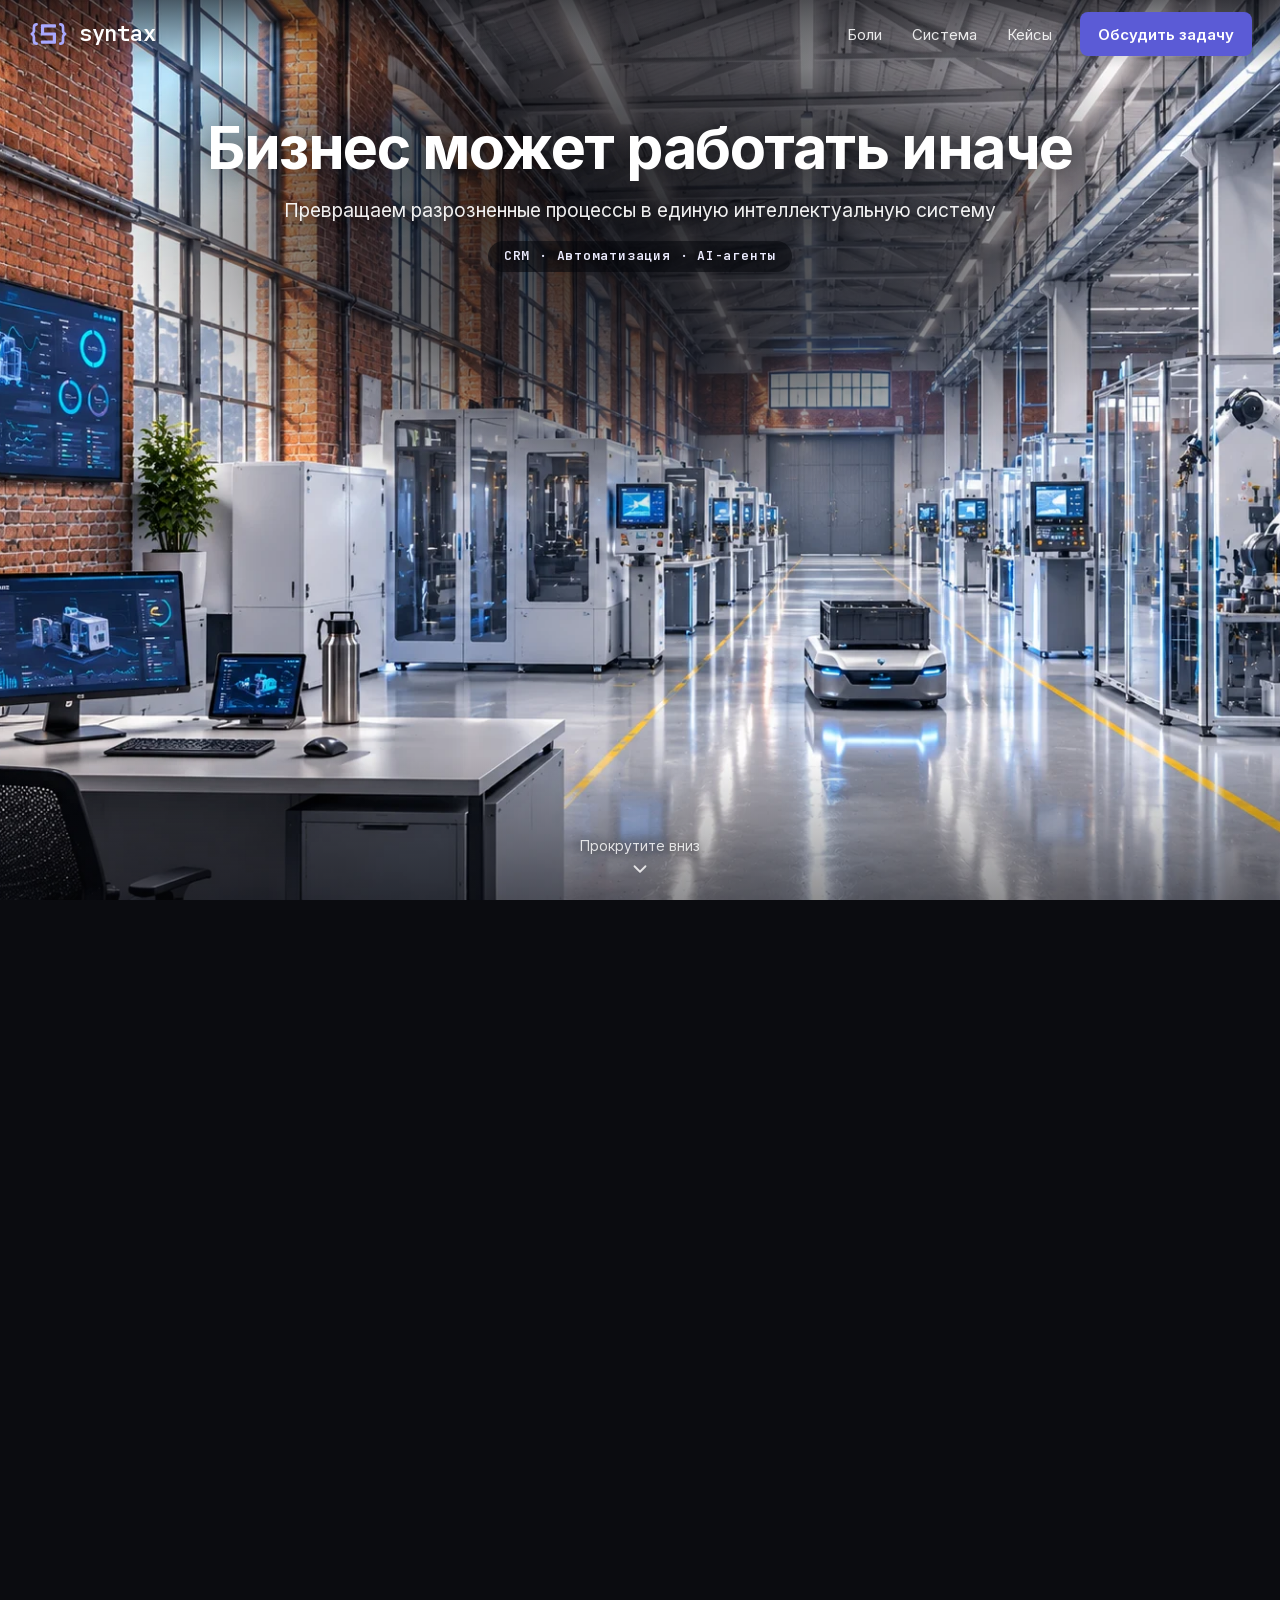
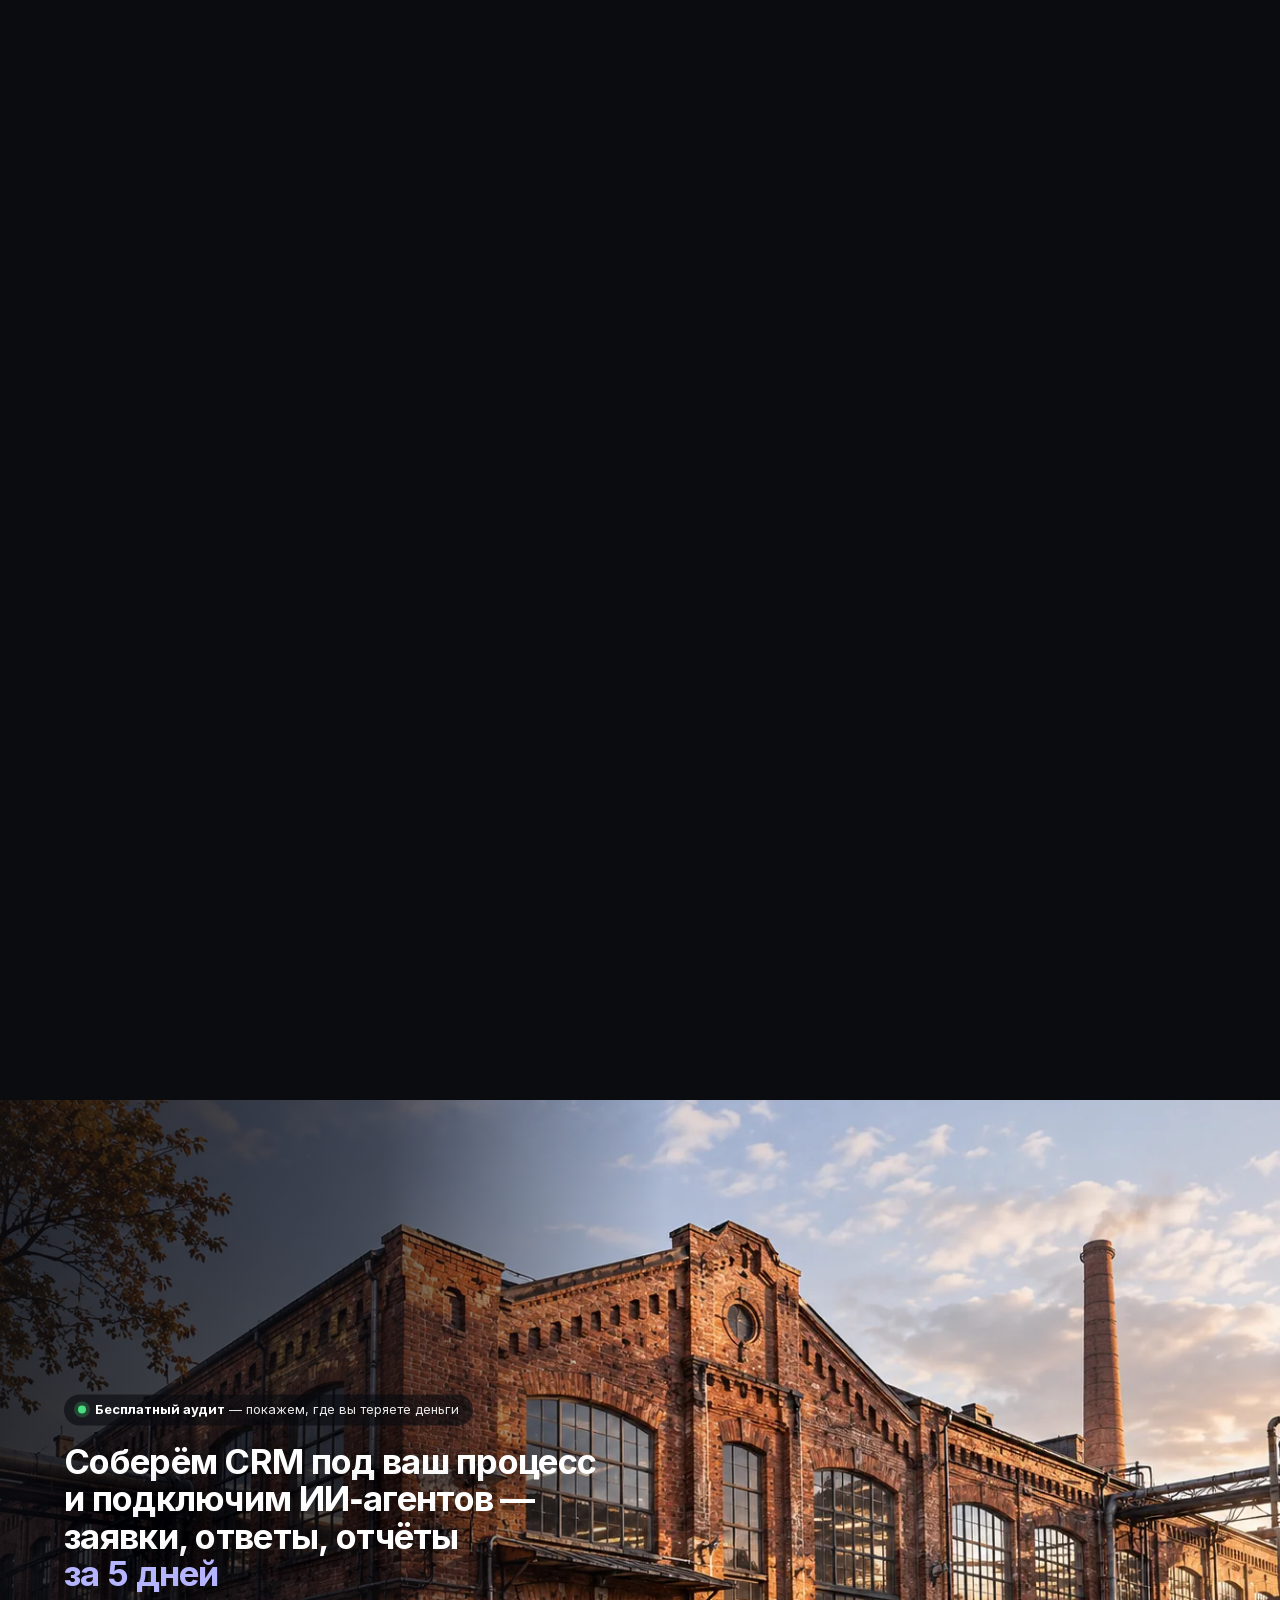
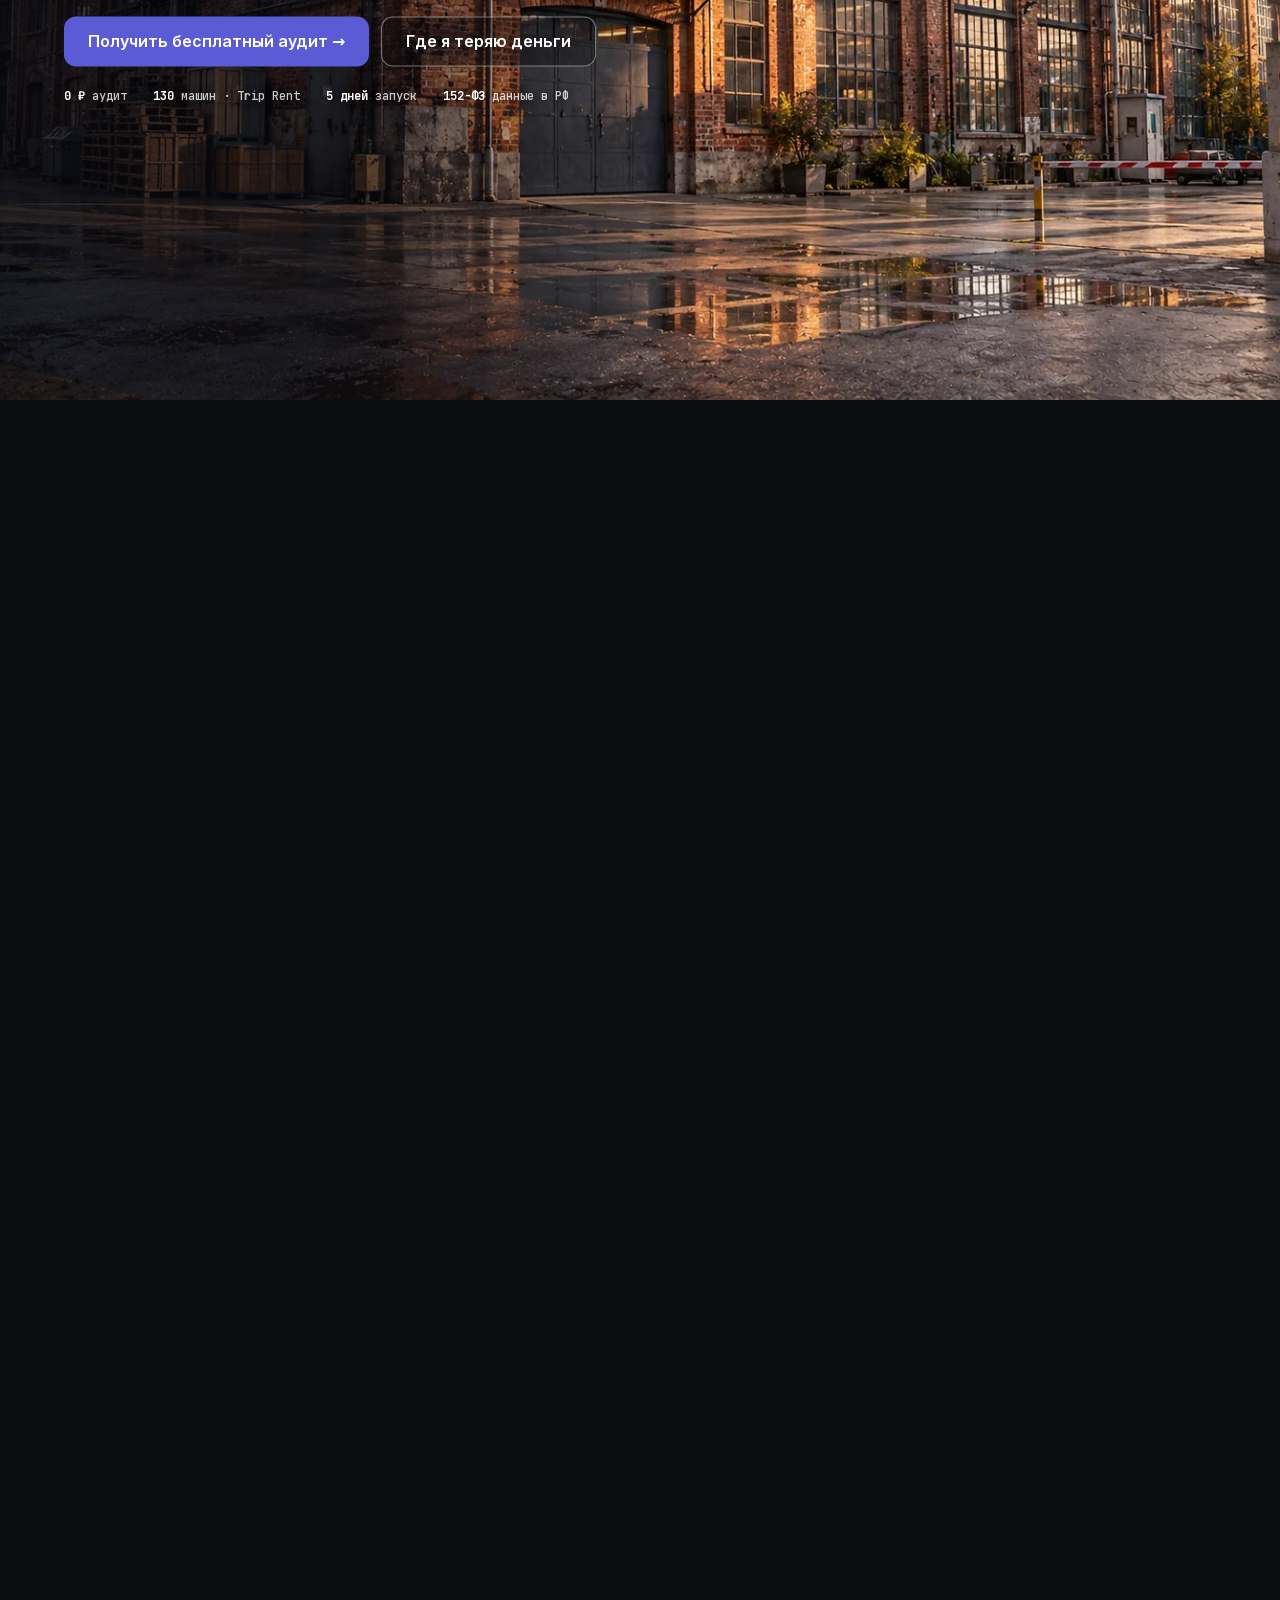
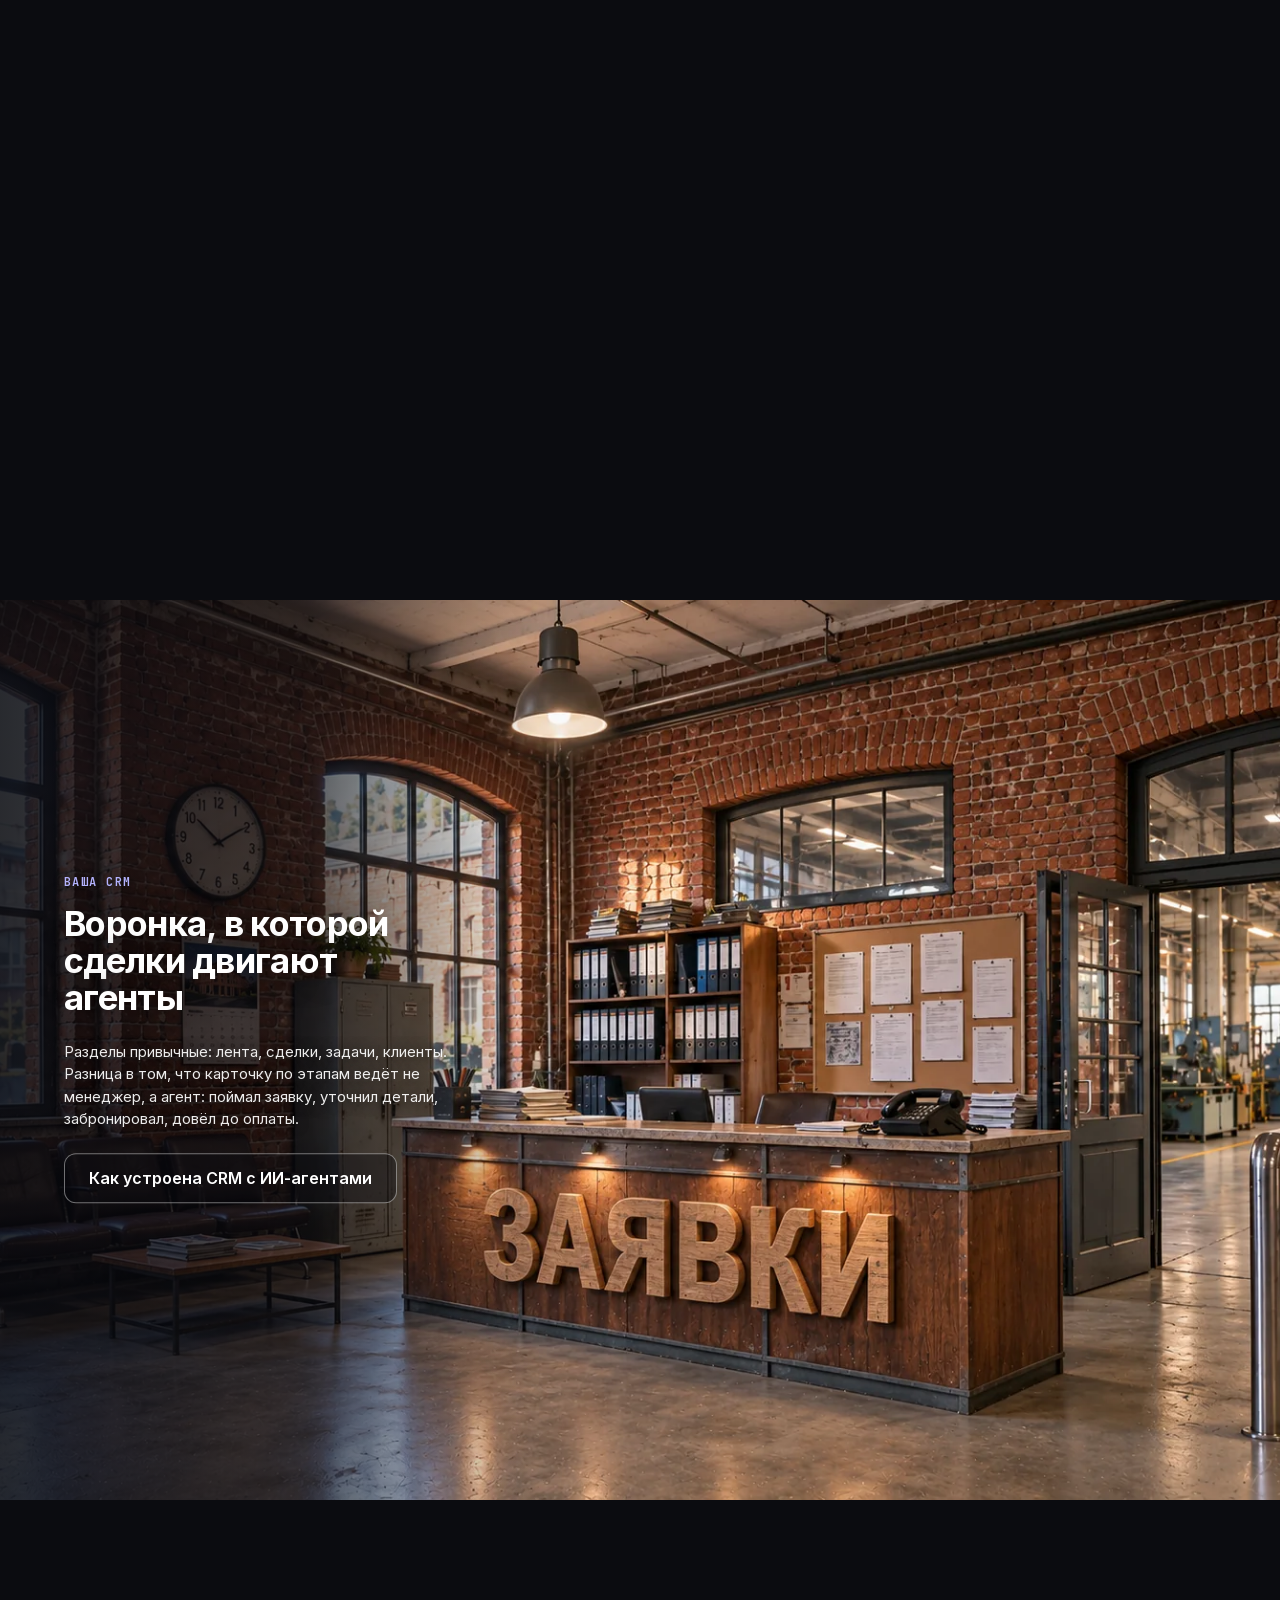
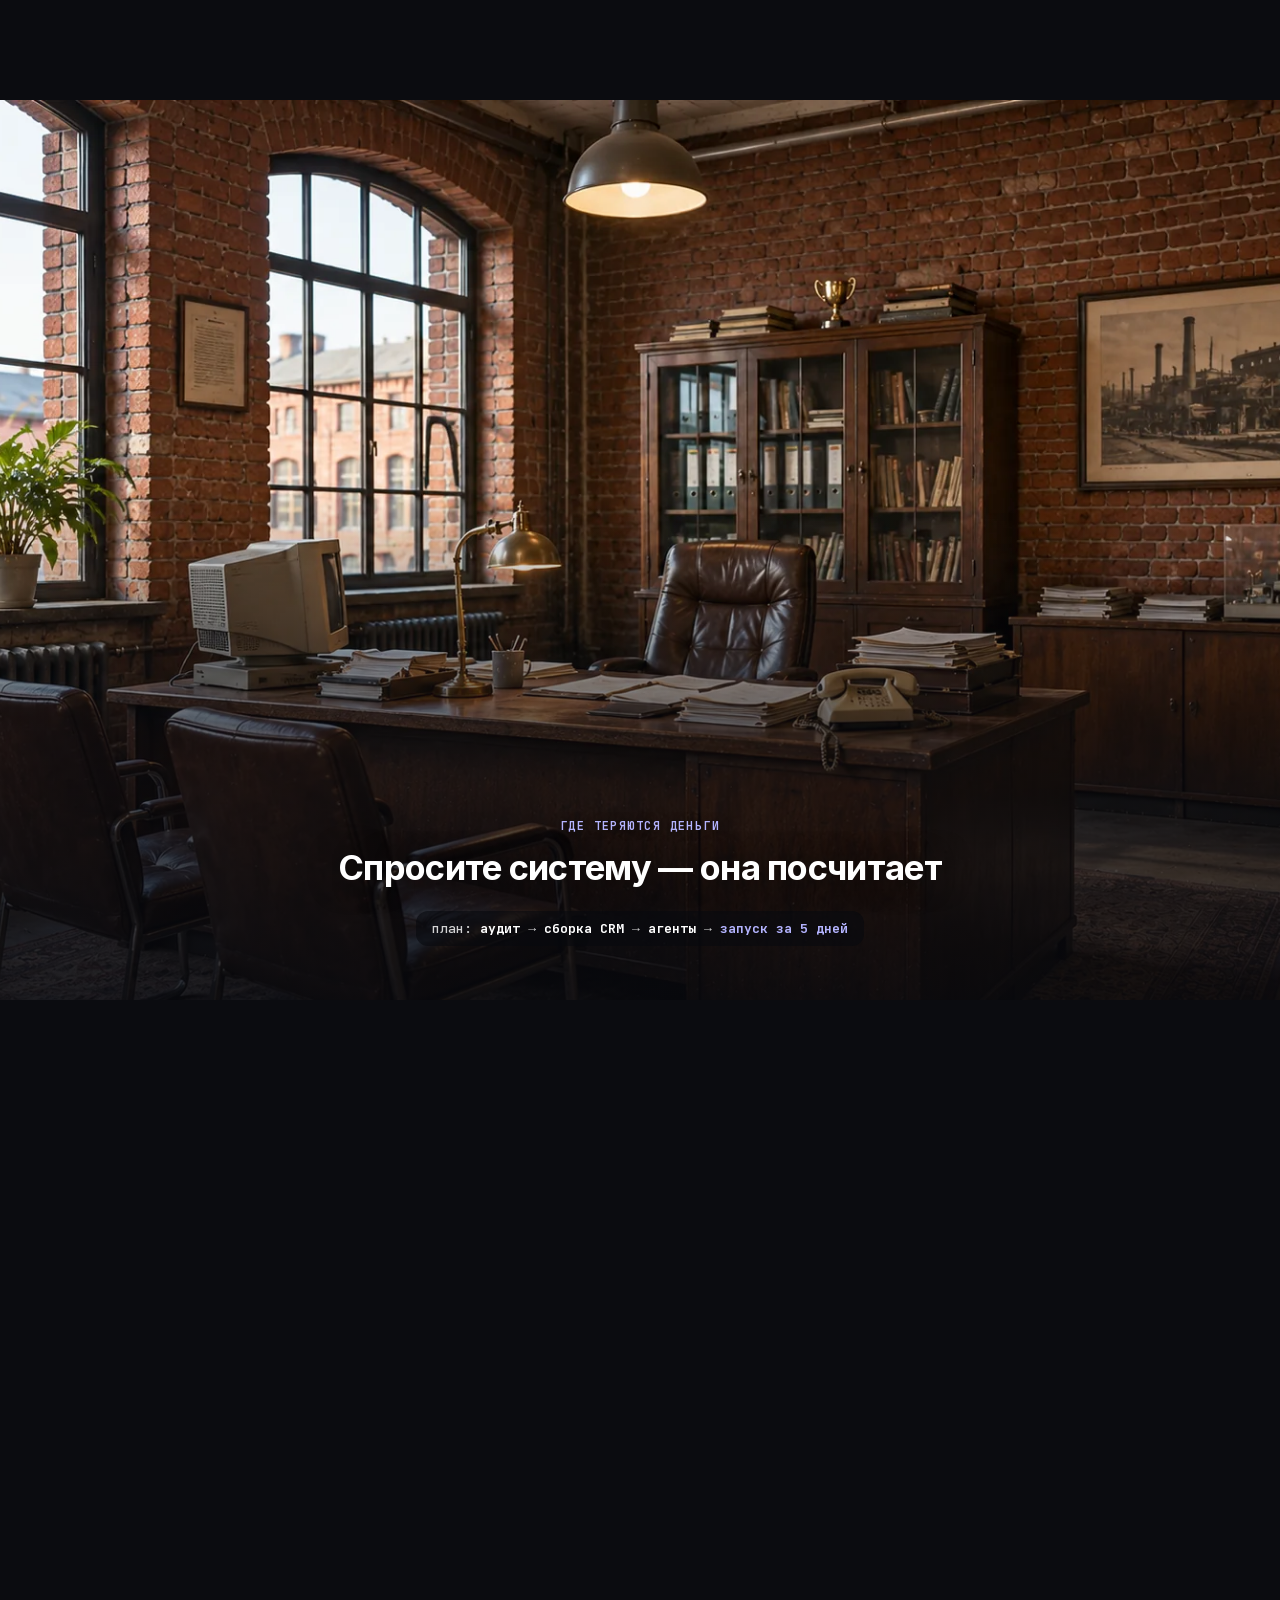
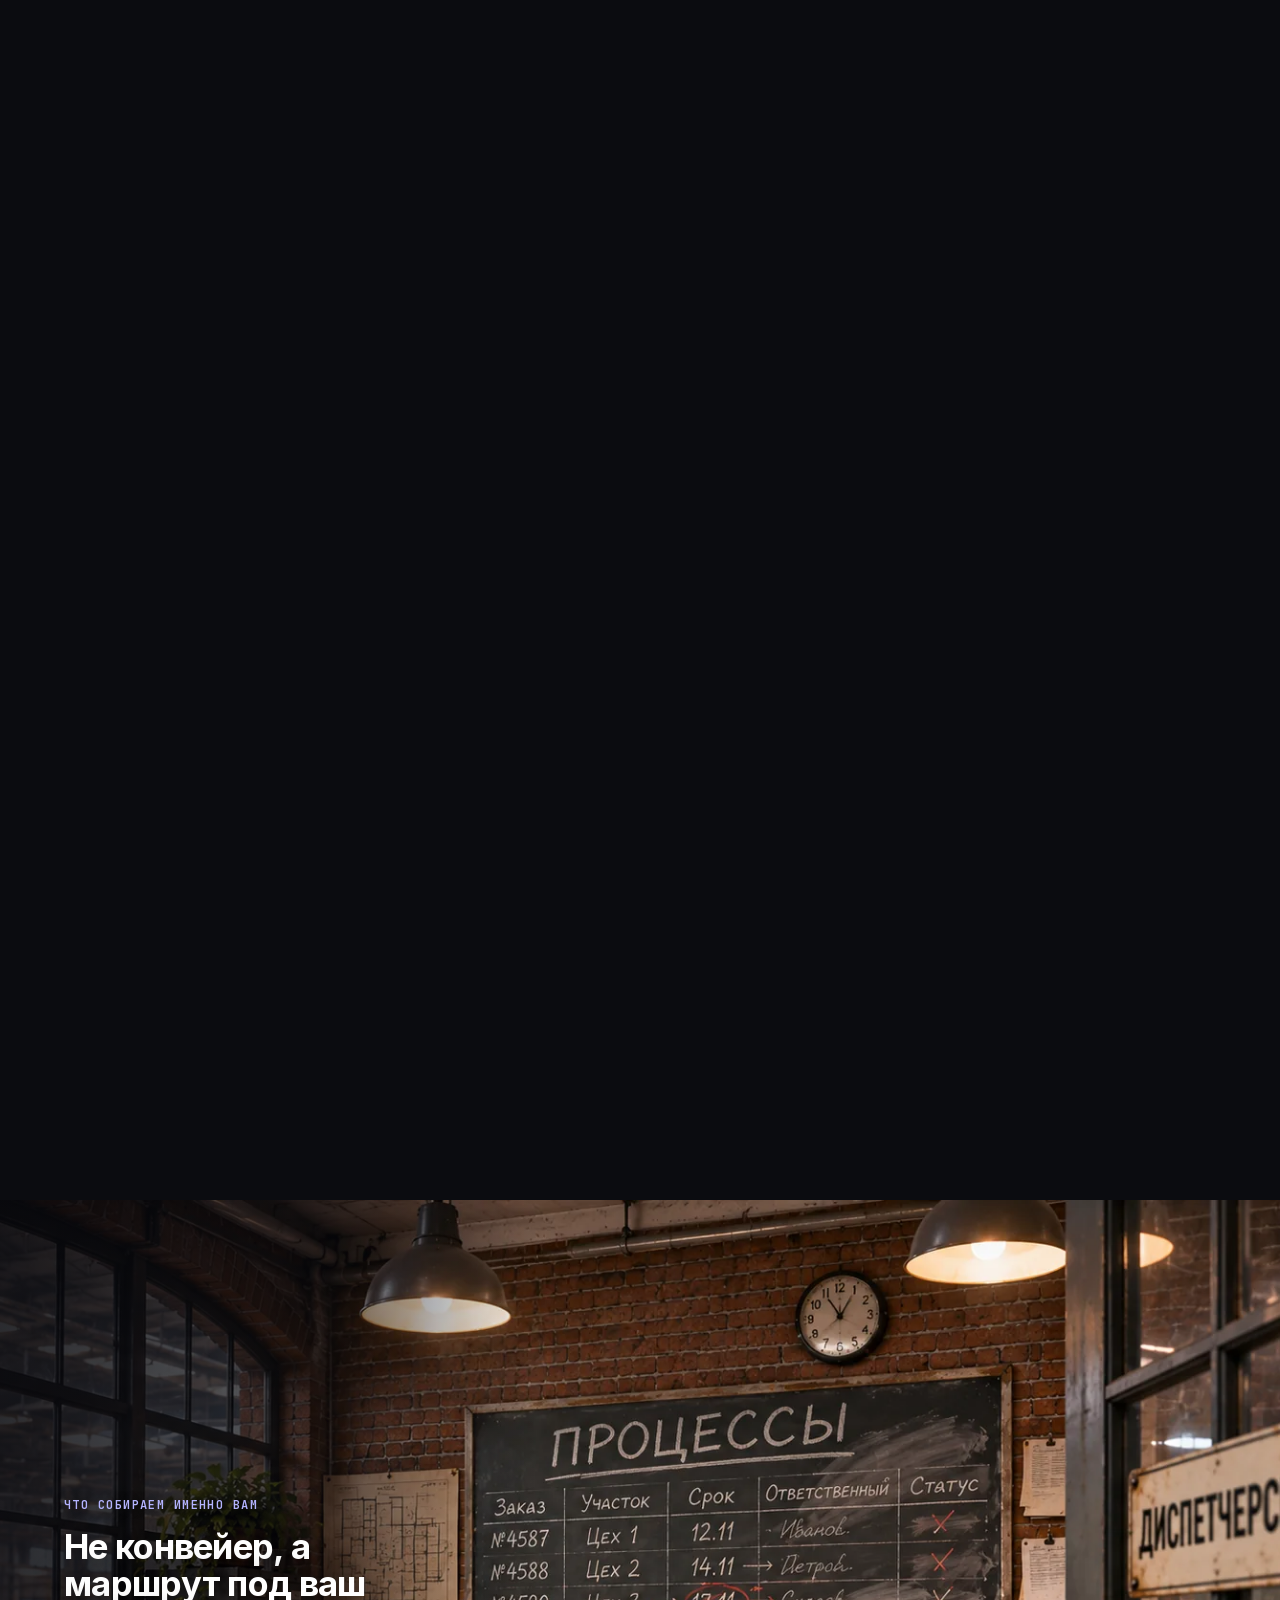
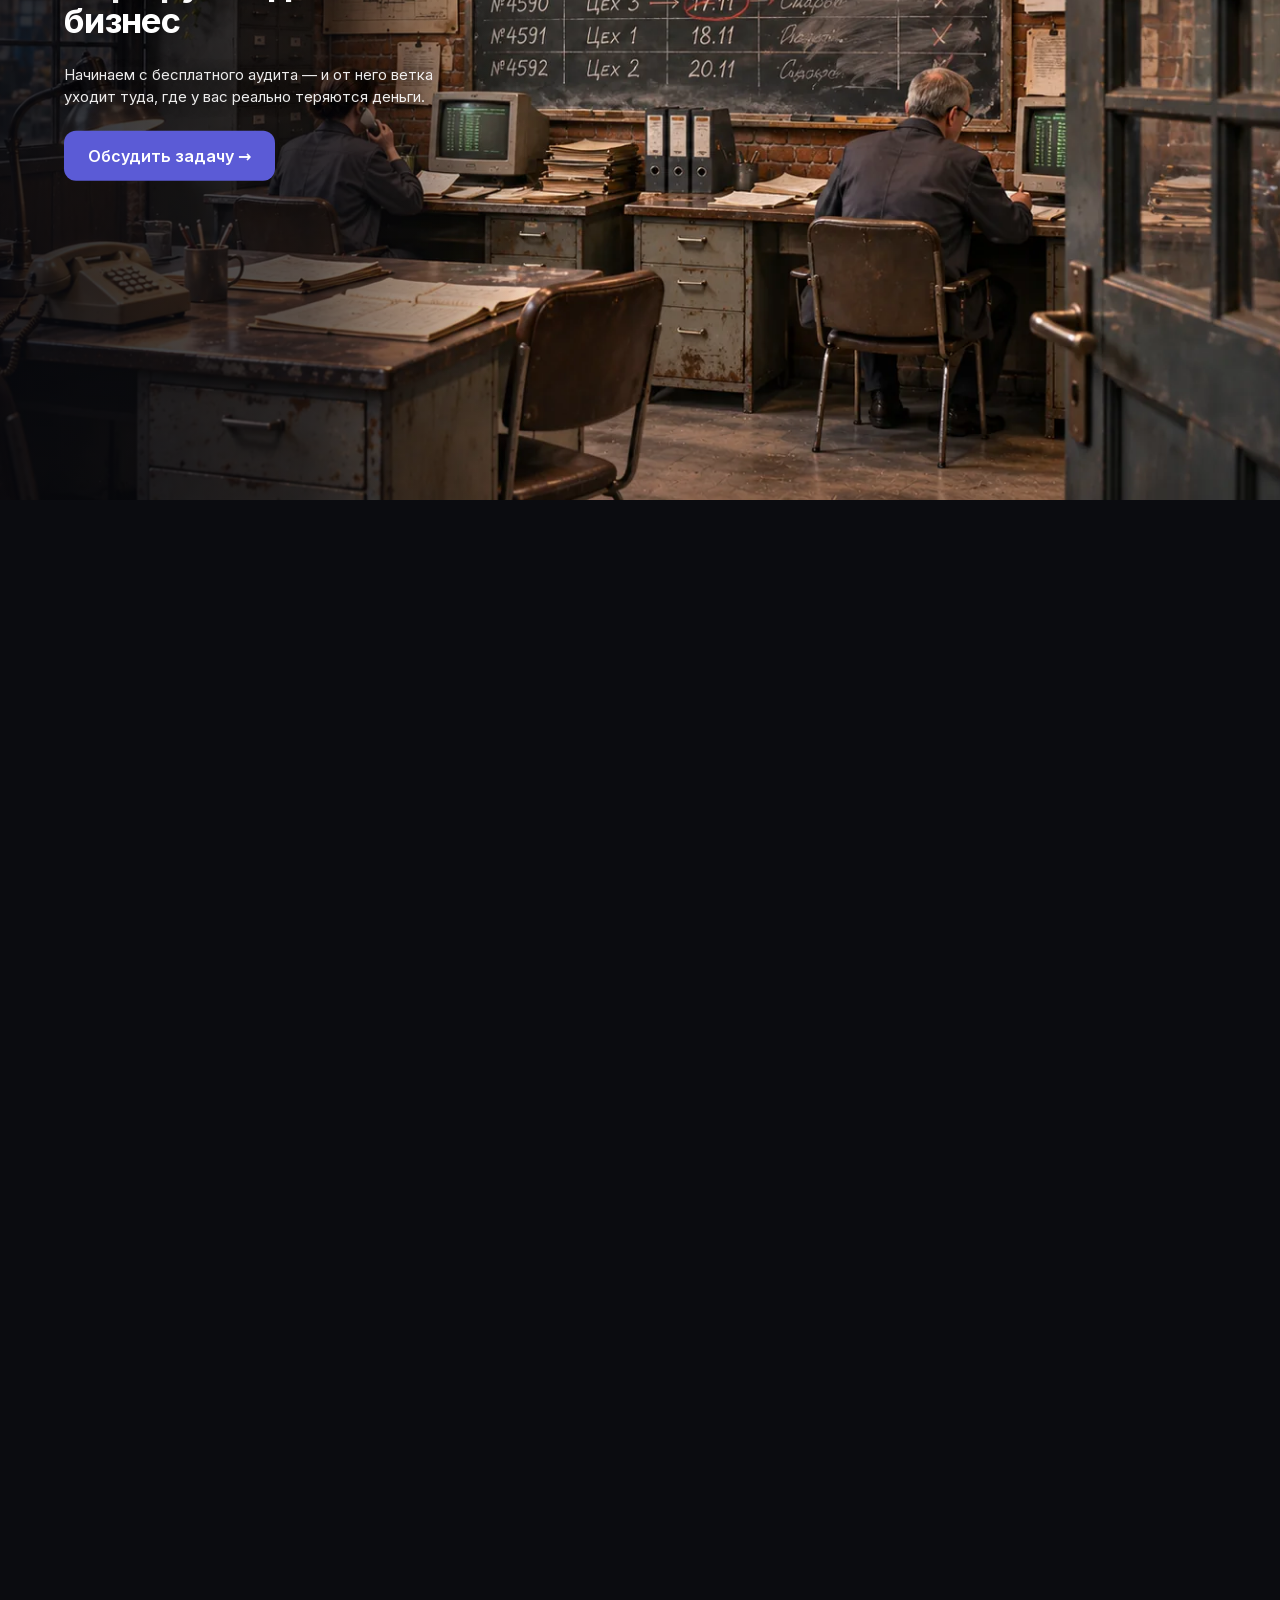
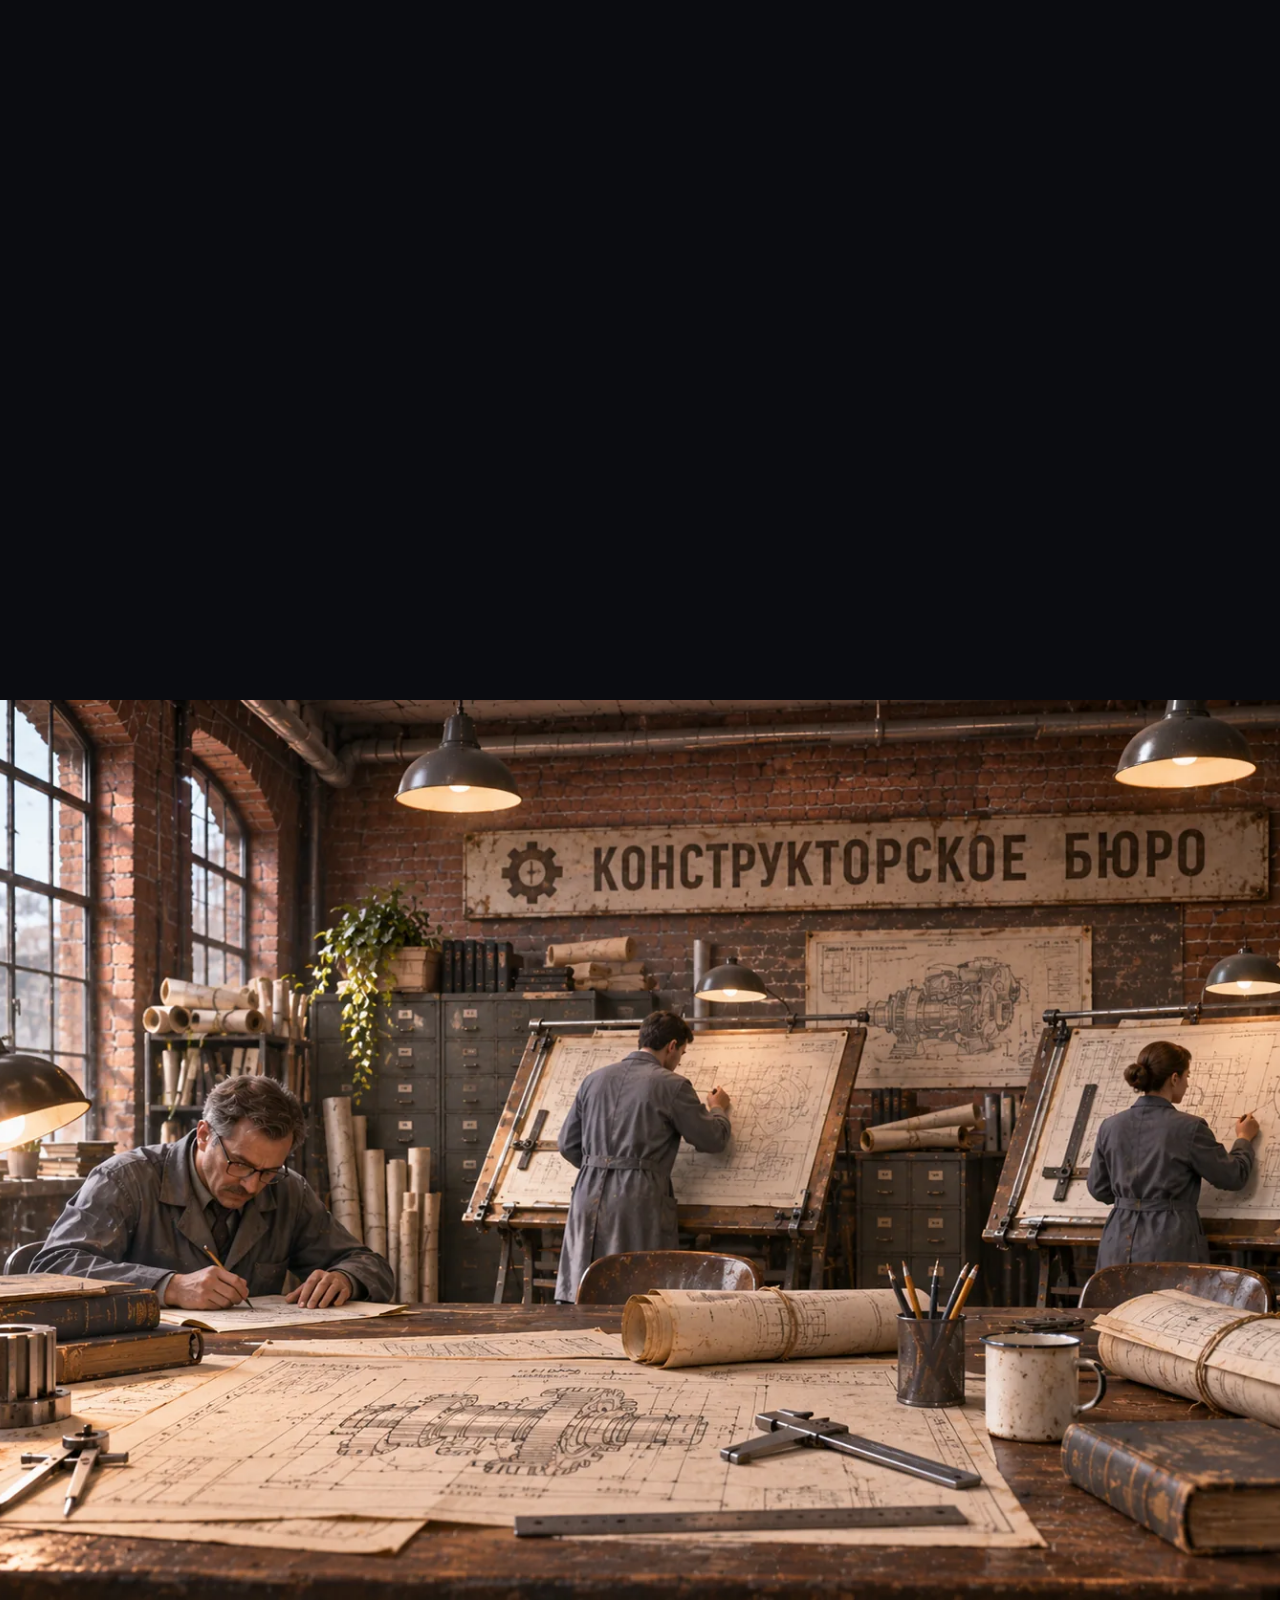
==== index.html @ 3e4dda12 "Прототип первого экрана — сборка 06.11.2026 23:48 Co-Authored-By: Claude Opus 5.5 <noreply@anthropic" ====
<!doctype html>
<html lang="ru">
<head>
<meta charset="utf-8">
<meta name="viewport" content="width=device-width, initial-scale=1">
<title>Прототип: шесть экранов фабрики — было и стало</title>
<meta name="robots" content="noindex, nofollow">
<link rel="preload" as="image" href="img/sceny/ceh/do.v1.webp" fetchpriority="high">
<link rel="stylesheet" href="css/fonts.css">
<link rel="stylesheet" href="css/scena.css?m=0611f">
</head>
<body>

<!-- Прототип первого экрана: сцена «было → стало». Локально, на сайт не выкладывается. 05.11.2026. -->
<section class="scena-sekciya" data-ekran="ceh" aria-label="Цех: было и стало">
  <div class="scena-okno">
    <img class="scena-do" src="img/sceny/ceh/do.v1.webp" width="1672" height="941" fetchpriority="high"
         alt="Старый кирпичный цех: доска с бумагами, стол мастера с журналами, станки, стеллажи с ящиками">
    <canvas class="scena-posle" aria-hidden="true"></canvas>
    <div class="scena-zatemnenie" aria-hidden="true"></div>

    <header class="scena-shapka">
      <a class="logo" href="https://syntax.help/" aria-label="syntax">
        <svg viewBox="0 0 76 52" fill="none" aria-hidden="true"><path d="M16 8 q-5 0 -5 6 l0 6 q0 4 -4 6 q4 2 4 6 l0 6 q0 6 5 6" stroke="currentColor" stroke-width="5" stroke-linecap="round" stroke-linejoin="round"/><path d="M60 8 q5 0 5 6 l0 6 q0 4 4 6 q-4 2 -4 6 l0 6 q0 6 -5 6" stroke="currentColor" stroke-width="5" stroke-linecap="round" stroke-linejoin="round"/><g fill="currentColor"><rect x="24" y="8" width="28" height="6" rx="1.6"/><rect x="24" y="12" width="6" height="15" rx="1.6"/><rect x="24" y="23" width="28" height="6" rx="1.6"/><rect x="46" y="27" width="6" height="15" rx="1.6"/><rect x="24" y="38" width="28" height="6" rx="1.6"/></g></svg>
        <span>syntax</span>
      </a>
      <nav class="menyu" aria-label="Разделы">
        <a href="https://syntax.help/#pains">Боли</a>
        <a href="https://syntax.help/#crm">Система</a>
        <a href="https://syntax.help/#cases">Кейсы</a>
        <a class="knopka" href="https://syntax.help/#lead-form">Обсудить задачу</a>
        <button type="button" id="nav-burger" aria-label="Меню" aria-expanded="false" aria-controls="nav-menu">
          <svg viewBox="0 0 24 24" fill="none" stroke="currentColor" stroke-width="2" stroke-linecap="round" aria-hidden="true"><line x1="3" y1="7" x2="21" y2="7"/><line x1="3" y1="12" x2="21" y2="12"/><line x1="3" y1="17" x2="21" y2="17"/></svg>
        </button>
      </nav>
      <div id="nav-menu" hidden>
        <a href="https://syntax.help/#pains">Боли</a>
        <a href="https://syntax.help/#crm">Система</a>
        <a href="https://syntax.help/#cases">Кейсы</a>
        <a href="https://syntax.help/faq">Вопросы и ответы</a>
      </div>
    </header>

    <div class="scena-tekst">
      <h1>Бизнес может работать иначе</h1>
      <p class="pod">Превращаем разрозненные процессы в единую интеллектуальную систему</p>
      <p class="stroka">CRM · Автоматизация · AI-агенты</p>
    </div>

    <div class="scena-kist-podskazka" aria-hidden="true">Проведите мышью по цеху</div>
    <div class="scena-prokrutka" aria-hidden="true">
      <span>Прокрутите вниз</span>
      <svg viewBox="0 0 24 24" fill="none" stroke="currentColor" stroke-width="2" stroke-linecap="round" stroke-linejoin="round"><path d="M6 9l6 6 6-6"/></svg>
    </div>
  </div>
</section>

<!-- Второй экран: фасад той же фабрики, оффер с главной syntax.help (плашка, заголовок, кнопки, цифры). 06.11.2026.
     Абзац главной «За вашим текстом — живая система…» не взят: он про анимацию консоли, её здесь нет. -->
<section class="scena-sekciya polozhenie fasad tekst-sleva" data-ekran="fasad" aria-label="Фасад: было и стало">
  <div class="scena-okno">
    <img class="scena-do" src="img/sceny/fasad/do.v1.webp" width="1672" height="941" loading="lazy" decoding="async"
         alt="Старое кирпичное здание фабрики: глухие ворота, поддоны с ящиками, шлагбаум у проходной">
    <canvas class="scena-posle" aria-hidden="true"></canvas>
    <div class="scena-zatemnenie" aria-hidden="true"></div>

    <div class="scena-tekst ofer">
      <p class="plashka"><span class="tochka" aria-hidden="true"></span><span><b>Бесплатный аудит</b> — покажем, где вы теряете деньги</span></p>
      <h2>Соберём CRM под ваш процесс и подключим ИИ‑агентов — заявки, ответы, отчёты <span class="akcent">за 5 дней</span></h2>
      <div class="knopki">
        <a class="k-glavnaya" href="https://syntax.help/#lead-form">Получить бесплатный аудит →</a>
        <a class="k-vtoraya" href="https://syntax.help/#pains">Где я теряю деньги</a>
      </div>
      <ul class="cifry">
        <li><b>0 ₽</b> аудит</li>
        <li><b>130</b> машин · Trip Rent</li>
        <li><b>5 дней</b> запуск</li>
        <li><b>152-ФЗ</b> данные в РФ</li>
      </ul>
    </div>
  </div>
</section>

<!-- Третий экран: приёмная той же фабрики — стойка «ЗАЯВКИ» → стойка syntax.help с роботом и экраном показателей. 06.11.2026.
     Текст — раздел главной «02 — Ваша CRM». Не взяты номер «02» (раздел 01 в этом прототипе идёт ниже, на экране кабинета)
     и фраза «Откройте сделку — увидите, что он думает»: она про живую CRM, которая на главной стоит ниже. -->
<section class="scena-sekciya polozhenie priyomnaya tekst-sleva" data-ekran="priyomnaya" aria-label="Приёмная: было и стало">
  <div class="scena-okno">
    <img class="scena-do" src="img/sceny/priyomnaya/do.v1.webp" width="1672" height="941" loading="lazy" decoding="async"
         alt="Приёмная в кирпичном цехе: деревянная стойка с вывеской «Заявки», доска с бумагами, стеллаж с папками, кресла, турникет">
    <canvas class="scena-posle" aria-hidden="true"></canvas>
    <div class="scena-zatemnenie" aria-hidden="true"></div>

    <div class="scena-tekst ofer">
      <p class="metka">Ваша CRM</p>
      <h2>Воронка, в которой сделки двигают агенты</h2>
      <p class="abzac">Разделы привычные: лента, сделки, задачи, клиенты. Разница в том, что карточку по этапам ведёт не менеджер, а агент: поймал заявку, уточнил детали, забронировал, довёл до оплаты.</p>
      <div class="knopki"><a class="k-vtoraya" href="https://syntax.help/crm-s-ii-agentami">Как устроена CRM с ИИ-агентами</a></div>
    </div>
  </div>
</section>

<!-- Четвёртый экран: кабинет руководителя — бумаги, дисковый телефон, монитор с лучевой трубкой → панель показателей, робот, голограмма завода. 06.11.2026.
     Текст — раздел главной «01 — Где теряются деньги»: заголовок и строка плана из его терминала.
     Не взята сумма «−113 000 ₽/нед» из итога терминала главной: из примерных болей рядом она не складывается, а без них читается как обещание. -->
<section class="scena-sekciya polozhenie kabinet tekst-snizu" data-ekran="kabinet" aria-label="Кабинет руководителя: было и стало">
  <div class="scena-okno">
    <img class="scena-do" src="img/sceny/kabinet/do.v1.webp" width="1672" height="941" loading="lazy" decoding="async"
         alt="Кабинет руководителя в кирпичном цехе: стол с бумагами, дисковый телефон, старый монитор, шкаф с папками, фотография завода">
    <canvas class="scena-posle" aria-hidden="true"></canvas>
    <div class="scena-zatemnenie" aria-hidden="true"></div>

    <div class="scena-tekst ofer">
      <p class="metka">Где теряются деньги</p>
      <h2>Спросите систему — она посчитает</h2>
      <p class="plan">план: <b>аудит</b> → <b>сборка CRM</b> → <b>агенты</b> → <b class="akcent">запуск за 5 дней</b></p>
    </div>
  </div>
</section>

<!-- Пятый экран: диспетчерская — доска «ПРОЦЕССЫ» мелом, диспетчеры за столами, мониторы с трубкой → экран процессов syntax.help, один оператор. 06.11.2026.
     Текст — раздел главной «04 — Что собираем именно вам» и кнопка формы заявки, которая на главной идёт сразу за ним.
     Не взята фраза «Каждая станция — рабочий этап, а не слайд»: она про схему маршрута, которой здесь нет. -->
<section class="scena-sekciya polozhenie dispetcherskaya tekst-sleva" data-ekran="dispetcherskaya" aria-label="Диспетчерская: было и стало">
  <div class="scena-okno">
    <img class="scena-do" src="img/sceny/dispetcherskaya/do.v1.webp" width="1672" height="941" loading="lazy" decoding="async"
         alt="Диспетчерская в кирпичном цехе: доска «Процессы» с заказами мелом, диспетчеры за столами, дисковый телефон, старые мониторы, табличка на двери">
    <canvas class="scena-posle" aria-hidden="true"></canvas>
    <div class="scena-zatemnenie" aria-hidden="true"></div>

    <div class="scena-tekst ofer">
      <p class="metka">Что собираем именно вам</p>
      <h2>Не конвейер, а маршрут под ваш бизнес</h2>
      <p class="abzac">Начинаем с бесплатного аудита — и от него ветка уходит туда, где у вас реально теряются деньги.</p>
      <div class="knopki"><a class="k-glavnaya" href="https://syntax.help/#lead-form">Обсудить задачу →</a></div>
    </div>
  </div>
</section>

<!-- Шестой экран: конструкторское бюро — кульманы, чертежи, вывеска → студия дизайна и разработки syntax.help. 06.11.2026.
     Своего текста пока нет: подходящего раздела на главной не осталось; текст и формы Александр обсуждает с ChatGPT. -->
<section class="scena-sekciya byuro" data-ekran="byuro" aria-label="Конструкторское бюро: было и стало">
  <div class="scena-okno">
    <img class="scena-do" src="img/sceny/byuro/do.v1.webp" width="1672" height="941" loading="lazy" decoding="async"
         alt="Конструкторское бюро в кирпичном цехе: кульманы с чертежами, инженеры, стол с калькой и инструментами, вывеска «Конструкторское бюро»">
    <canvas class="scena-posle" aria-hidden="true"></canvas>
  </div>
</section>

<section class="dalshe">
  <div>
    <h2>Дальше — следующие экраны</h2>
    <p>Здесь будут следующие сцены того же здания. Какая картинка на каком экране и с каким текстом — выбираем после генерации пар.</p>
  </div>
</section>

<aside class="panel" hidden aria-label="Панель сравнения">
  <div class="p-ryad"><b>Вариант</b>
    <button data-var="a" title="Кисть с ореолом, и картинка растёт сама">A</button><button data-var="b" title="Только кисть: без роста и без ореола">B</button><button data-var="c" title="Мышь ничего не делает, открывает только прокрутка">C</button>
    <button id="p-snachala" title="Наверх, всё открытое стирается, счётчики и рост — заново (R)">Сначала</button>
  </div>
  <div class="p-opis" id="p-opis"></div>
  <div id="p-a">
    <div class="p-zag">Картинка растёт сама и ореол (A)</div>
    <div class="p-ryad" title="Готовые значения для «рост длится». Нажатие сразу начинает показ сначала"><button data-zag="medlenno">медленно · 60 с</button><button data-zag="sredne">средне · 35 с</button><button data-zag="bystro">быстро · 18 с</button></div>
    <label title="Сколько секунд ждать после того, как экран встал целиком (на телефоне — когда видно 60% экрана), прежде чем картинка начнёт расти сама. Отсчёт у каждого экрана свой">рост начнётся через <input type="range" id="p-zaderzhka" min="0" max="10" step="0.5" value="5"><span id="p-zaderzhka-z"></span></label>
    <label title="Сколько секунд картинка растёт от начала до предела. «Рост начнётся через» и паузы сюда не входят">рост длится <input type="range" id="p-dlit" min="8" max="120" step="1" value="35"><span id="p-dlit-z"></span></label>
    <label title="Как рост начинается. 0% — изменения видно сразу, к концу рост замедляется. 100% — медленный старт и медленный конец, как было до 06.11">разгон <input type="range" id="p-razgon" min="0" max="100" step="10" value="0"><span id="p-razgon-z"></span></label>
    <label title="До какой точки картинка дорастает сама. Это не доля картинки — сколько картинки откроется, написано строкой ниже">предел роста <input type="range" id="p-predel" min="20" max="95" step="5" value="60"><span id="p-predel-z"></span></label>
    <div class="p-pod" id="p-predel-dolya"></div>
    <label title="Начавшийся рост не останавливается никогда. Галочка только откладывает начало: пока мышь двигается над картинкой, рост не стартует"><input type="checkbox" id="p-pauza"> не начинать рост, пока двигается мышь</label>
    <label title="Через сколько секунд после остановки мыши рост начнётся. Только до начала роста и только с галочкой выше">начать после мыши через <input type="range" id="p-vozobn" min="0.5" max="5" step="0.5" value="1.5"><span id="p-vozobn-z"></span></label>
    <label title="Пятно вокруг курсора, где «после» видно, пока курсор там. Ушёл — пятно гаснет. Число — радиус в точках картинки, рядом — в пикселях вашего экрана">ореол у курсора <input type="range" id="p-oreol" min="0" max="300" step="10" value="150"><span id="p-oreol-z"></span></label>
  </div>
  <div class="p-zag">Общее</div>
  <label title="Пока экран въезжает, кисть, ореол и прокрутка ничего не открывают — видно «до» целиком. Отсчёт — с момента, когда экран встал целиком. Только компьютер: на телефоне кисти нет, а экран не залипает">кисть и прокрутка через <input type="range" id="p-otkrytie" min="0" max="2" step="0.1" value="0.5"><span id="p-otkrytie-z"></span></label>
  <label title="Выключено: при прокрутке вверх открытое остаётся. Включено: закрывается обратно. Мазки кисти не стираются никогда"><input type="checkbox" id="p-otkat"> при прокрутке вверх закрывать открытое</label>
  <label title="Заголовки и затемнение под ними на всех экранах. Снять — посмотреть картинки чистыми"><input type="checkbox" id="p-tekst" checked> текст на экранах (T)</label>
  <label title="Где на фасаде стоит оффер с кнопками. Затемнение переезжает вместе с текстом. На телефоне текст всегда сверху">текст на фасаде <select id="p-fasad-tekst" data-tekst="fasad"><option value="sleva">слева</option><option value="sprava">справа</option><option value="sverhu">сверху</option><option value="snizu">снизу</option></select></label>
  <label title="Где в приёмной стоит текст про CRM. Затемнение переезжает вместе с текстом. На телефоне текст всегда сверху">текст в приёмной <select id="p-priyomnaya-tekst" data-tekst="priyomnaya"><option value="sleva">слева</option><option value="sprava">справа</option><option value="sverhu">сверху</option><option value="snizu">снизу</option></select></label>
  <label title="Где в кабинете стоит текст «Спросите систему». Затемнение переезжает вместе с текстом. На телефоне текст всегда сверху">текст в кабинете <select id="p-kabinet-tekst" data-tekst="kabinet"><option value="sleva">слева</option><option value="sprava">справа</option><option value="sverhu">сверху</option><option value="snizu" selected>снизу</option></select></label>
  <label title="Где в диспетчерской стоит текст с кнопкой. Затемнение переезжает вместе с текстом. На телефоне текст всегда сверху">текст в диспетчерской <select id="p-dispetcherskaya-tekst" data-tekst="dispetcherskaya"><option value="sleva">слева</option><option value="sprava">справа</option><option value="sverhu">сверху</option><option value="snizu">снизу</option></select></label>
  <label title="Надпись внизу цеха. Только в вариантах A и B и только при мыши"><input type="checkbox" id="p-podskazka"> подсказка «проведите мышью»</label>
  <label title="Кнопки становятся 1/2/3 в случайном порядке — показывать человеку, не называя вариант. Каждое включение перемешивает заново"><input type="checkbox" id="p-slepoj"> слепой режим — варианты под номерами</label>
  <div class="p-ryad"><button id="p-raskryt" hidden>Раскрыть номера</button><span id="p-rasklad"></span></div>
  <div class="p-ryad"><button id="p-migat" title="Каждые 0,6 с вся картинка меняется: до ↔ после. Видно, совпадают ли предметы по месту. Ещё нажатие — выключить">Мигание до/после</button></div>
  <div class="p-zag">Показ — экран, который сейчас на виду</div>
  <pre id="p-cifry" title="s — прокрутка (0 — начало экрана, 1 — конец). t — рост сам по себе. e — сколько открыто на самом деле: прокрутка и рост вместе"></pre>
  <button id="p-kopir" title="Строка: цифры показа по всем экранам и настройки">Скопировать итог показа</button>
  <div class="p-klav">1/2/3 — вариант · R — сначала · P — панель · T — текст. Наведите мышь на строку — появится пояснение</div>
</aside>

<script src="js/vendor/gsap.min.js"></script>
<script src="js/vendor/ScrollTrigger.min.js"></script>
<script src="js/scena/scena.js?m=0611f"></script>
<script src="js/scena/zapusk.js?m=0611f"></script>
</body>
</html>
---- css/fonts.css ----
/* Шрифты лежат рядом с сайтом, а не на fonts.gstatic.com.
   Причина — в брейне: «Ретро 21.09.2026 — вёрстку сайту рисует чужой CDN».
   Inter и JetBrains Mono вариативные: один файл на набор символов покрывает все
   начертания, поэтому face объявлен диапазоном весов, а не по одному на вес.
   Диапазон весов объявлен полным (Inter 100–900, JetBrains Mono 100–800):
   у вариативного шрифта это бесплатно, а при заужённом диапазоне браузер молча
   обрезает вес — страницы, просившие 900, получали 800 и текст был уже.
   Наборы только cyrillic, cyrillic-ext, latin, latin-ext — греческий и вьетнамский
   сайту не нужны. Собрано 21.09.2026 из fonts.googleapis.com/css2 */

/* cyrillic-ext */
@font-face {
  font-family: 'Inter';
  font-style: normal;
  font-weight: 100 900;
  font-display: swap;
  src: url('../fonts/inter-cyrillic-ext.woff2') format('woff2');
  unicode-range: U+0460-052F, U+1C80-1C8A, U+20B4, U+2DE0-2DFF, U+A640-A69F, U+FE2E-FE2F;
}

/* cyrillic */
@font-face {
  font-family: 'Inter';
  font-style: normal;
  font-weight: 100 900;
  font-display: swap;
  src: url('../fonts/inter-cyrillic.woff2') format('woff2');
  unicode-range: U+0301, U+0400-045F, U+0490-0491, U+04B0-04B1, U+2116;
}

/* latin-ext */
@font-face {
  font-family: 'Inter';
  font-style: normal;
  font-weight: 100 900;
  font-display: swap;
  src: url('../fonts/inter-latin-ext.woff2') format('woff2');
  unicode-range: U+0100-02BA, U+02BD-02C5, U+02C7-02CC, U+02CE-02D7, U+02DD-02FF, U+0304, U+0308, U+0329, U+1D00-1DBF, U+1E00-1E9F, U+1EF2-1EFF, U+2020, U+20A0-20AB, U+20AD-20C0, U+2113, U+2C60-2C7F, U+A720-A7FF;
}

/* latin */
@font-face {
  font-family: 'Inter';
  font-style: normal;
  font-weight: 100 900;
  font-display: swap;
  src: url('../fonts/inter-latin.woff2') format('woff2');
  unicode-range: U+0000-00FF, U+0131, U+0152-0153, U+02BB-02BC, U+02C6, U+02DA, U+02DC, U+0304, U+0308, U+0329, U+2000-206F, U+20AC, U+2122, U+2191, U+2193, U+2212, U+2215, U+FEFF, U+FFFD;
}

/* cyrillic-ext */
@font-face {
  font-family: 'JetBrains Mono';
  font-style: normal;
  font-weight: 100 800;
  font-display: swap;
  src: url('../fonts/jetbrains-mono-cyrillic-ext.woff2') format('woff2');
  unicode-range: U+0460-052F, U+1C80-1C8A, U+20B4, U+2DE0-2DFF, U+A640-A69F, U+FE2E-FE2F;
}

/* cyrillic */
@font-face {
  font-family: 'JetBrains Mono';
  font-style: normal;
  font-weight: 100 800;
  font-display: swap;
  src: url('../fonts/jetbrains-mono-cyrillic.woff2') format('woff2');
  unicode-range: U+0301, U+0400-045F, U+0490-0491, U+04B0-04B1, U+2116;
}

/* latin-ext */
@font-face {
  font-family: 'JetBrains Mono';
  font-style: normal;
  font-weight: 100 800;
  font-display: swap;
  src: url('../fonts/jetbrains-mono-latin-ext.woff2') format('woff2');
  unicode-range: U+0100-02BA, U+02BD-02C5, U+02C7-02CC, U+02CE-02D7, U+02DD-02FF, U+0304, U+0308, U+0329, U+1D00-1DBF, U+1E00-1E9F, U+1EF2-1EFF, U+2020, U+20A0-20AB, U+20AD-20C0, U+2113, U+2C60-2C7F, U+A720-A7FF;
}

/* latin */
@font-face {
  font-family: 'JetBrains Mono';
  font-style: normal;
  font-weight: 100 800;
  font-display: swap;
  src: url('../fonts/jetbrains-mono-latin.woff2') format('woff2');
  unicode-range: U+0000-00FF, U+0131, U+0152-0153, U+02BB-02BC, U+02C6, U+02DA, U+02DC, U+0304, U+0308, U+0329, U+2000-206F, U+20AC, U+2122, U+2191, U+2193, U+2212, U+2215, U+FEFF, U+FFFD;
}
---- css/scena.css ----
/* Сцена «было → стало» — стили прототипа. Отдельный файл: общий syntax.css (Tailwind) не трогаем. */
*,*::before,*::after{box-sizing:border-box}
html,body{margin:0;background:#0b0c10;color:#ececf2;font-family:Inter,system-ui,sans-serif;-webkit-font-smoothing:antialiased}

/* Сцена: на компьютере — 3 экрана прокрутки с залипающим окном; на телефоне — обычный экран без залипания. */
.scena-sekciya{position:relative;height:100vh;height:100svh;background:#0b0c10}
@media (hover:hover) and (pointer:fine){.scena-sekciya{height:300vh;height:300svh}}
.scena-okno{position:sticky;top:0;height:100vh;height:100svh;overflow:hidden;touch-action:pan-y}
.scena-do,.scena-posle{position:absolute;inset:0;width:100%;height:100%;display:block}
.scena-do{object-fit:cover}
.scena-posle{pointer-events:none}

/* Затемнение под текстом — одинаковое на «до» и «после», в трансформации не участвует. */
.scena-zatemnenie{position:absolute;inset:0;z-index:2;pointer-events:none;
  background:
    radial-gradient(ellipse 54% 42% at 50% 25%, rgba(8,9,14,.84), rgba(8,9,14,.62) 42%, rgba(8,9,14,0) 78%),
    linear-gradient(to top, rgba(8,9,14,.45), rgba(8,9,14,0) 16%)}

/* Шапка */
.scena-shapka{position:absolute;left:0;right:0;top:0;z-index:4;display:flex;align-items:center;justify-content:space-between;
  padding:12px 28px;background:linear-gradient(to bottom, rgba(8,9,14,.62), rgba(8,9,14,0))}
.logo{display:flex;align-items:center;gap:10px;color:#fff;text-decoration:none;min-height:44px}
.logo svg{height:28px;color:#a9a9ff}
.logo span{font:600 22px/1 "JetBrains Mono",ui-monospace,monospace;letter-spacing:-.01em}
.menyu{display:flex;align-items:center;gap:6px}
.menyu a{color:rgba(255,255,255,.88);text-decoration:none;font-size:15px;padding:0 12px;min-height:44px;display:flex;align-items:center;border-radius:8px}
.menyu a:hover{color:#fff;background:rgba(255,255,255,.08)}
.menyu a.knopka{background:#5B5BD6;color:#fff;font-weight:600;margin-left:10px;padding:0 18px}
.menyu a.knopka:hover{background:#4c4cc4}
#nav-burger{display:none;width:44px;height:44px;margin-left:8px;padding:10px;border:1px solid rgba(255,255,255,.25);border-radius:10px;background:rgba(8,9,14,.4);color:#fff;cursor:pointer}
#nav-burger svg{width:100%;height:100%}
#nav-menu{position:absolute;top:66px;right:16px;min-width:220px;padding:6px;border-radius:12px;background:rgba(14,15,22,.96);box-shadow:0 8px 32px rgba(0,0,0,.5)}
#nav-menu[hidden]{display:none}
#nav-menu a{display:flex;align-items:center;min-height:44px;padding:0 14px;color:#fff;text-decoration:none;border-radius:8px;font-size:16px}
#nav-menu a:hover{background:rgba(255,255,255,.08)}

/* Главный текст — сверху по центру, над кровлей: доска, стол, станки и торец остаются открытыми. */
.scena-tekst{position:absolute;z-index:3;left:50%;top:clamp(92px,13vh,150px);transform:translateX(-50%);
  width:min(920px,90vw);text-align:center;pointer-events:none}
.scena-tekst h1{margin:0 0 .32em;color:#fff;font-weight:700;font-size:clamp(34px,4.6vw,76px);line-height:1.04;letter-spacing:-.025em;
  text-shadow:0 2px 30px rgba(0,0,0,.55)}
.scena-tekst .pod{margin:0 auto .9em;max-width:740px;color:rgba(255,255,255,.93);font-size:clamp(17px,1.5vw,24px);line-height:1.4;
  text-shadow:0 1px 16px rgba(0,0,0,.65)}
.scena-tekst .stroka{display:inline-block;margin:0;padding:7px 16px;border-radius:999px;background:rgba(8,9,14,.58);
  color:#ececff;font:600 clamp(13px,1vw,16px)/1.3 "JetBrains Mono",ui-monospace,monospace;letter-spacing:.06em;
  text-shadow:0 1px 12px rgba(0,0,0,.7)}
.bez-teksta .scena-tekst,.bez-teksta .scena-zatemnenie{display:none}

/* Подсказки */
.scena-prokrutka{position:absolute;z-index:3;left:50%;bottom:20px;transform:translateX(-50%);display:flex;flex-direction:column;align-items:center;gap:4px;
  color:rgba(255,255,255,.82);font-size:14px;pointer-events:none;transition:opacity .4s;text-shadow:0 1px 10px rgba(0,0,0,.7)}
.scena-prokrutka svg{width:22px;height:22px;animation:vniz 1.8s ease-in-out infinite}
.scena-prokrutka.skryta{opacity:0}
@keyframes vniz{0%,100%{transform:translateY(0)}50%{transform:translateY(5px)}}
.scena-kist-podskazka{display:none;position:absolute;z-index:3;left:50%;bottom:76px;transform:translateX(-50%);padding:9px 16px;border-radius:999px;
  background:rgba(8,9,14,.62);color:#fff;font-size:14px;pointer-events:none}
.s-podskazkoj.s-kistyu.posle-gotovo .scena-kist-podskazka{display:block}
@media (prefers-reduced-motion:reduce){.scena-prokrutka svg{animation:none}}

/* Телефон */
@media (max-width:767px){
  .scena-shapka{padding:10px 16px}
  .menyu a:not(.knopka){display:none}
  #nav-burger{display:block}
  .menyu a.knopka{margin-left:0;padding:0 14px;font-size:14px}
  .logo span{font-size:19px}
  .logo svg{height:24px}
  .scena-tekst{top:84px;width:calc(100vw - 32px)}
  .scena-tekst h1{font-size:clamp(30px,8.6vw,40px)}
  .scena-tekst .pod{font-size:16px}
  .scena-zatemnenie{background:
    linear-gradient(to bottom, rgba(8,9,14,.74) 0%, rgba(8,9,14,.55) 32%, rgba(8,9,14,0) 58%),
    linear-gradient(to top, rgba(8,9,14,.45), rgba(8,9,14,0) 16%)}
}

/* Экраны с текстом сбоку (фасад, приёмная, кабинет — класс polozhenie). Положение текста выбирается на панели: слева / справа / сверху / снизу.
   Затемнение переезжает вместе с текстом; кнопки кликаются, остальной текст пропускает кисть. */
.polozhenie .scena-tekst.ofer{left:auto;right:auto;top:auto;bottom:auto;transform:none;width:min(700px,42vw);text-align:left}
.ofer .plashka{display:inline-flex;align-items:center;gap:9px;margin:0 0 18px;padding:7px 14px;border-radius:999px;background:rgba(8,9,14,.6);
  color:rgba(255,255,255,.9);font-size:clamp(13px,.95vw,15px);line-height:1.3;text-shadow:none}
.ofer .plashka b{color:#fff}
.ofer .tochka{flex:none;width:8px;height:8px;border-radius:50%;background:#4ade80;box-shadow:0 0 0 4px rgba(74,222,128,.22)}
.ofer h2{margin:0 0 .7em;color:#fff;font-weight:700;font-size:clamp(28px,2.7vw,48px);line-height:1.08;letter-spacing:-.02em;text-shadow:0 2px 30px rgba(0,0,0,.6)}
.ofer .akcent{color:#b4b4ff;white-space:nowrap}
.ofer .knopki{display:flex;flex-wrap:wrap;gap:12px;margin:0 0 22px}
.ofer .knopki a{pointer-events:auto;display:inline-flex;align-items:center;min-height:50px;padding:0 24px;border-radius:12px;
  font-weight:600;font-size:16px;text-decoration:none;transition:background .2s,border-color .2s}
.ofer .k-glavnaya{background:#5B5BD6;color:#fff}
.ofer .k-glavnaya:hover{background:#4c4cc4}
.ofer .k-vtoraya{color:#fff;border:1px solid rgba(255,255,255,.42);background:rgba(8,9,14,.38)}
.ofer .k-vtoraya:hover{border-color:rgba(255,255,255,.75)}
.ofer .knopki a:focus-visible{outline:2px solid #fff;outline-offset:3px}
.ofer .cifry{display:flex;flex-wrap:wrap;gap:8px 26px;margin:0;padding:0;list-style:none;
  font:500 clamp(12px,.85vw,14px)/1.4 "JetBrains Mono",ui-monospace,monospace;color:rgba(255,255,255,.78);text-shadow:0 1px 10px rgba(0,0,0,.7)}
.ofer .cifry b{color:#fff;font-weight:700}

.polozhenie.tekst-sleva .scena-tekst.ofer{left:clamp(24px,5vw,96px);top:50%;transform:translateY(-50%)}
.polozhenie.tekst-sprava .scena-tekst.ofer{right:clamp(24px,5vw,96px);top:50%;transform:translateY(-50%)}
.polozhenie.tekst-sverhu .scena-tekst.ofer{left:50%;top:clamp(40px,8vh,96px);transform:translateX(-50%);width:min(940px,88vw);text-align:center}
.polozhenie.tekst-snizu .scena-tekst.ofer{left:50%;bottom:clamp(28px,6vh,64px);transform:translateX(-50%);width:min(1040px,90vw);text-align:center}
.polozhenie.tekst-sverhu .ofer .knopki,.polozhenie.tekst-snizu .ofer .knopki,
.polozhenie.tekst-sverhu .ofer .cifry,.polozhenie.tekst-snizu .ofer .cifry{justify-content:center}

.polozhenie.tekst-sleva .scena-zatemnenie{background:linear-gradient(to right, rgba(8,9,14,.84) 0%, rgba(8,9,14,.62) 30%, rgba(8,9,14,0) 52%)}
.polozhenie.tekst-sprava .scena-zatemnenie{background:linear-gradient(to left, rgba(8,9,14,.84) 0%, rgba(8,9,14,.62) 30%, rgba(8,9,14,0) 52%)}
.polozhenie.tekst-sverhu .scena-zatemnenie{background:radial-gradient(ellipse 58% 48% at 50% 24%, rgba(8,9,14,.84), rgba(8,9,14,.6) 45%, rgba(8,9,14,0) 80%)}
.polozhenie.tekst-snizu .scena-zatemnenie{background:linear-gradient(to top, rgba(8,9,14,.86) 0%, rgba(8,9,14,.62) 30%, rgba(8,9,14,0) 56%)}

@media (max-width:767px){
  .scena-sekciya.polozhenie .scena-tekst.ofer{left:16px;right:16px;top:20px;bottom:auto;transform:none;width:auto;text-align:left}
  .scena-sekciya.polozhenie .ofer .knopki,.scena-sekciya.polozhenie .ofer .cifry{justify-content:flex-start}
  .ofer h2{font-size:clamp(24px,7vw,32px)}
  .ofer .plashka{margin-bottom:12px}
  .ofer .knopki{gap:8px;margin-bottom:14px}
  .ofer .knopki a{min-height:46px;padding:0 16px;font-size:15px}
  .ofer .cifry{gap:4px 16px;font-size:12px}
  .scena-sekciya.polozhenie .scena-zatemnenie{background:
    linear-gradient(to bottom, rgba(8,9,14,.8) 0%, rgba(8,9,14,.62) 42%, rgba(8,9,14,0) 70%)}
}

/* Приёмная, кабинет, диспетчерская (06.11): середина картинки — стойка, робот, экраны, поэтому текст уже, а затемнение короче, чем на фасаде. */
.priyomnaya .scena-tekst.ofer,.kabinet .scena-tekst.ofer,.dispetcherskaya .scena-tekst.ofer{width:min(560px,31vw)}
.ofer .metka{margin:0 0 14px;color:#b4b4ff;font:600 clamp(12px,.9vw,14px)/1.3 "JetBrains Mono",ui-monospace,monospace;letter-spacing:.12em;
  text-transform:uppercase;text-shadow:0 1px 10px rgba(0,0,0,.75)}
.ofer .abzac{margin:0 0 22px;color:rgba(255,255,255,.92);font-size:clamp(15px,1.1vw,19px);line-height:1.5;text-shadow:0 1px 14px rgba(0,0,0,.75)}
.ofer .plan{display:inline-block;margin:0;padding:8px 16px;border-radius:12px;background:rgba(8,9,14,.6);color:rgba(255,255,255,.82);
  font:500 clamp(13px,.95vw,16px)/1.5 "JetBrains Mono",ui-monospace,monospace}
.ofer .plan b{color:#fff;font-weight:700}
.ofer .plan .akcent{color:#b4b4ff}
.priyomnaya.tekst-sleva .scena-zatemnenie,.kabinet.tekst-sleva .scena-zatemnenie,.dispetcherskaya.tekst-sleva .scena-zatemnenie{background:linear-gradient(to right, rgba(8,9,14,.86) 0%, rgba(8,9,14,.66) 24%, rgba(8,9,14,0) 42%)}
.priyomnaya.tekst-sprava .scena-zatemnenie,.kabinet.tekst-sprava .scena-zatemnenie,.dispetcherskaya.tekst-sprava .scena-zatemnenie{background:linear-gradient(to left, rgba(8,9,14,.86) 0%, rgba(8,9,14,.66) 24%, rgba(8,9,14,0) 42%)}
@media (max-width:767px){
  .ofer .abzac{font-size:15px;margin-bottom:14px}
  .ofer .plan{font-size:12px;padding:6px 12px}
}

/* Следующий экран — заглушка, чтобы было куда прокручивать */
.dalshe{min-height:100vh;padding:96px 24px;background:#0b0c10}
.dalshe div{max-width:760px;margin:0 auto}
.dalshe h2{font-size:clamp(26px,3vw,40px);margin:0 0 .5em;color:#fff}
.dalshe p{font-size:18px;line-height:1.55;color:#b9b9c6;margin:0 0 1em}

/* Панель сравнения (P) */
.panel{position:fixed;top:76px;right:16px;z-index:50;width:344px;max-height:calc(100vh - 96px);overflow:auto;padding:14px;border-radius:12px;
  background:rgba(14,15,22,.94);color:#e7e7ee;font-size:13px;line-height:1.4;box-shadow:0 8px 40px rgba(0,0,0,.5)}
.panel[hidden]{display:none}
.panel button{font:inherit;color:#fff;background:#2a2b38;border:1px solid #3b3c4c;border-radius:7px;padding:6px 10px;cursor:pointer;min-height:32px}
.panel button.on{background:#5B5BD6;border-color:#5B5BD6}
.panel label{display:flex;align-items:center;gap:8px;margin:6px 0}
.panel input[type=range]{flex:1;min-width:0}
.p-ryad{display:flex;flex-wrap:wrap;align-items:center;gap:6px;margin:6px 0}
.p-zag{margin:12px 0 4px;color:#a9a9ff;font-weight:600}
.p-opis{color:#b9b9c6;margin:4px 0 6px}
.panel pre{margin:6px 0;white-space:pre-wrap;font:12px/1.45 "JetBrains Mono",ui-monospace,monospace;color:#cfd0dc;background:#0c0d13;border-radius:7px;padding:8px}
.p-klav{margin-top:8px;color:#8b8c9c;font-size:12px}
.p-pod{margin:-2px 0 8px;color:#8b8c9c;font-size:12px;line-height:1.35}
.panel select{font:inherit;color:#fff;background:#2a2b38;border:1px solid #3b3c4c;border-radius:7px;padding:4px 6px;min-height:30px}
.panel label[title],.panel .p-ryad[title]{cursor:help}
.panel label span{white-space:nowrap}
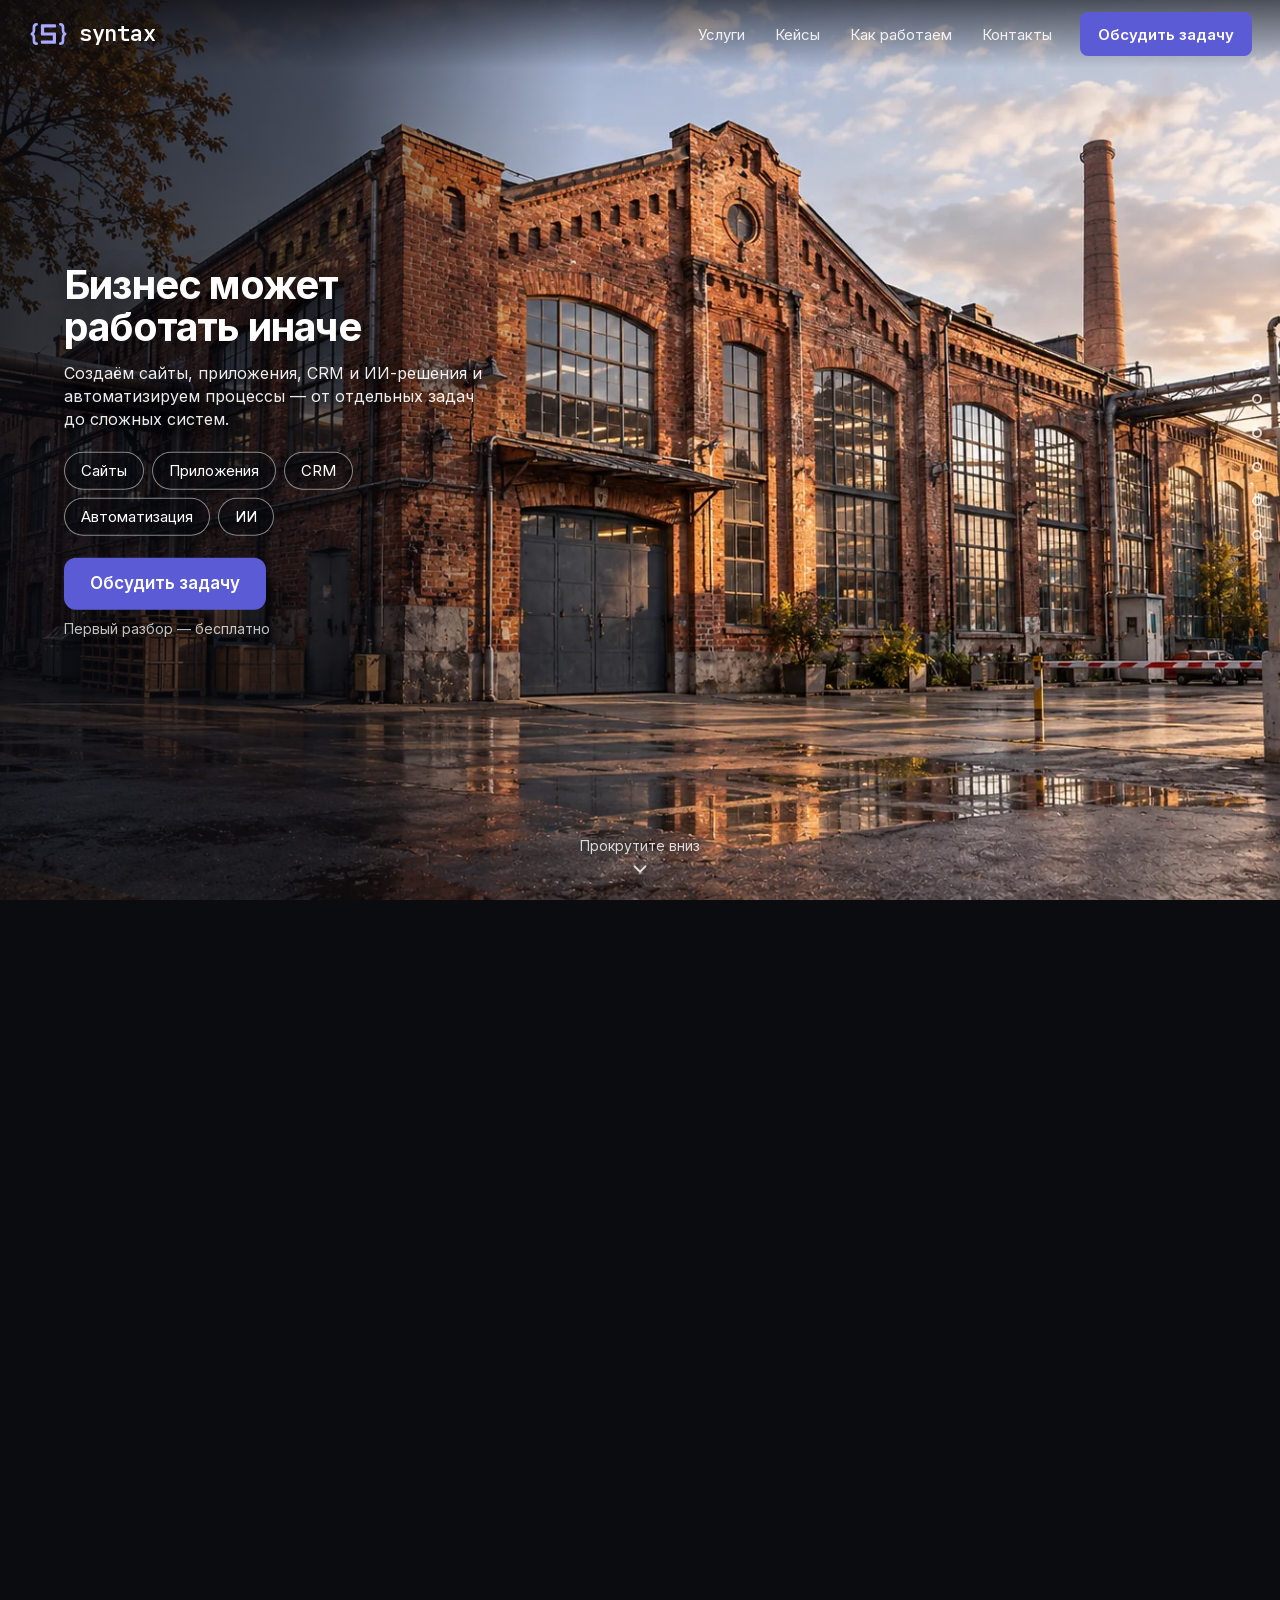
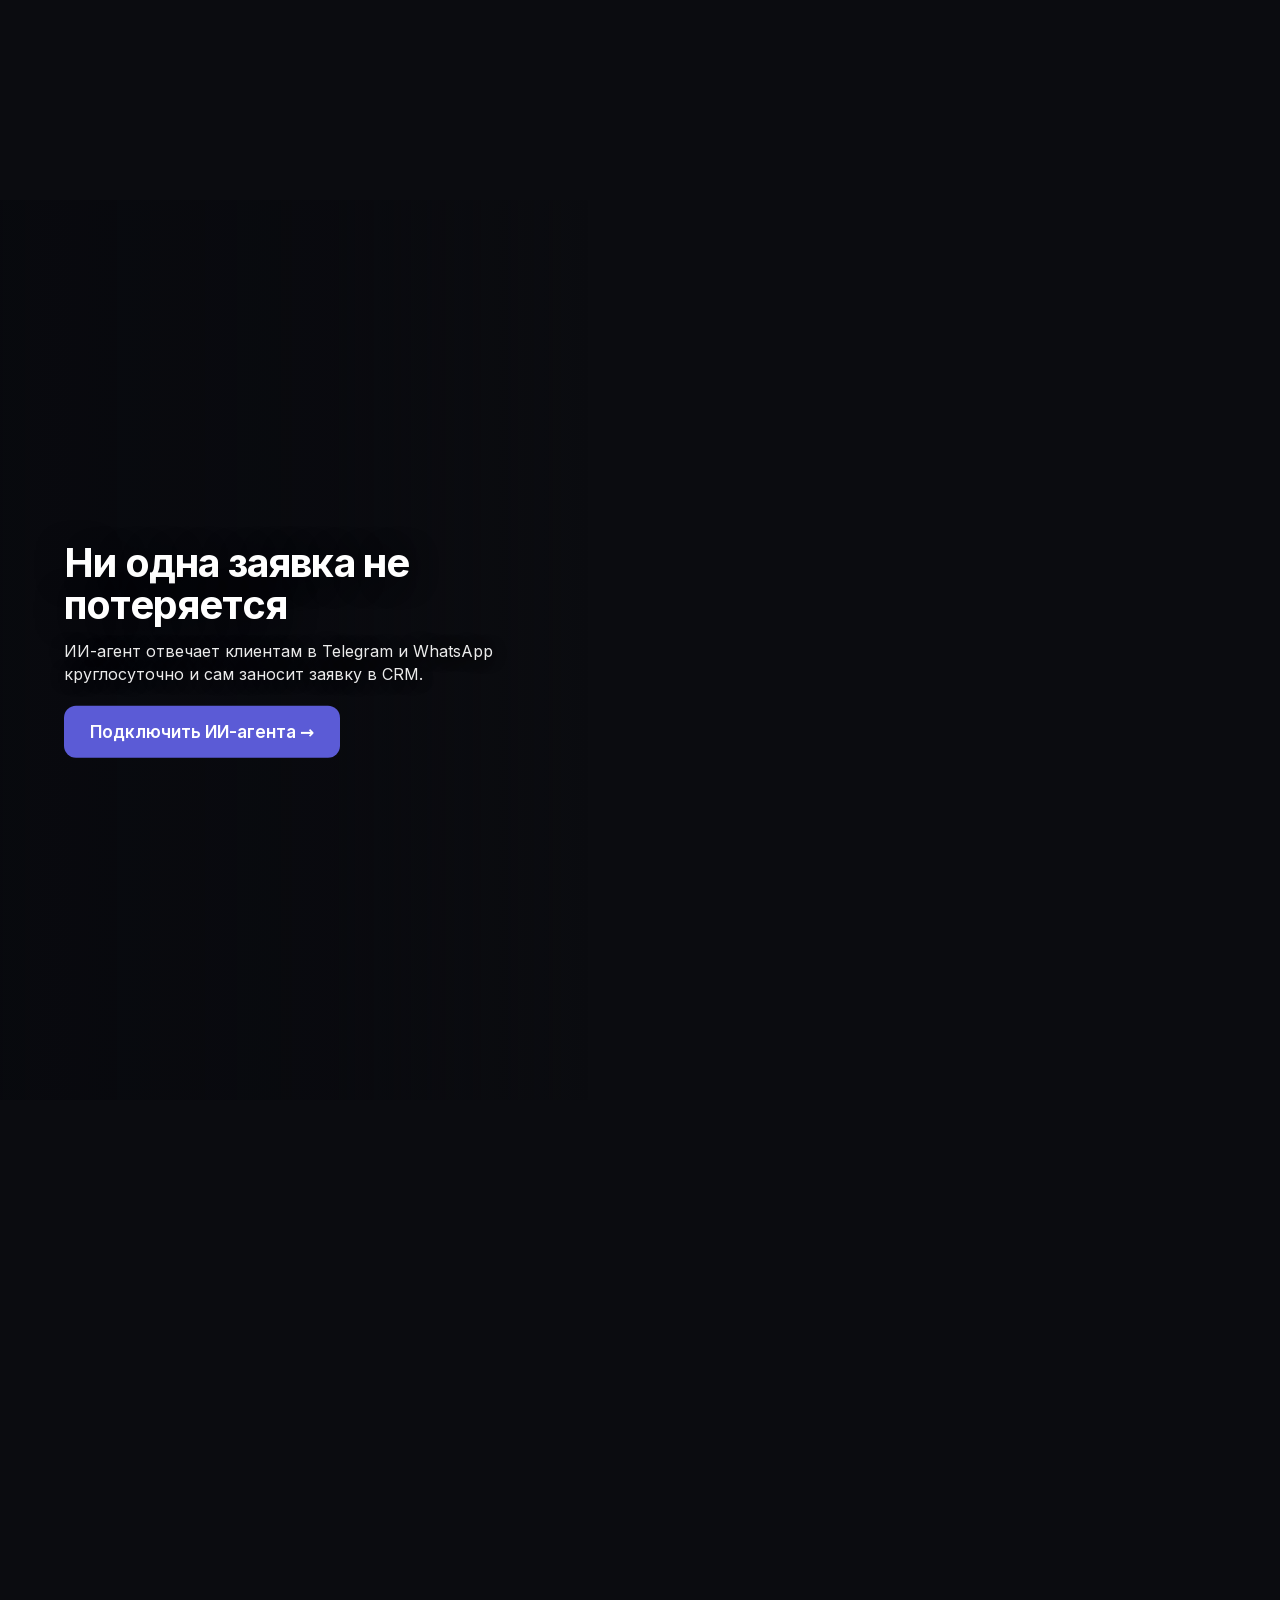
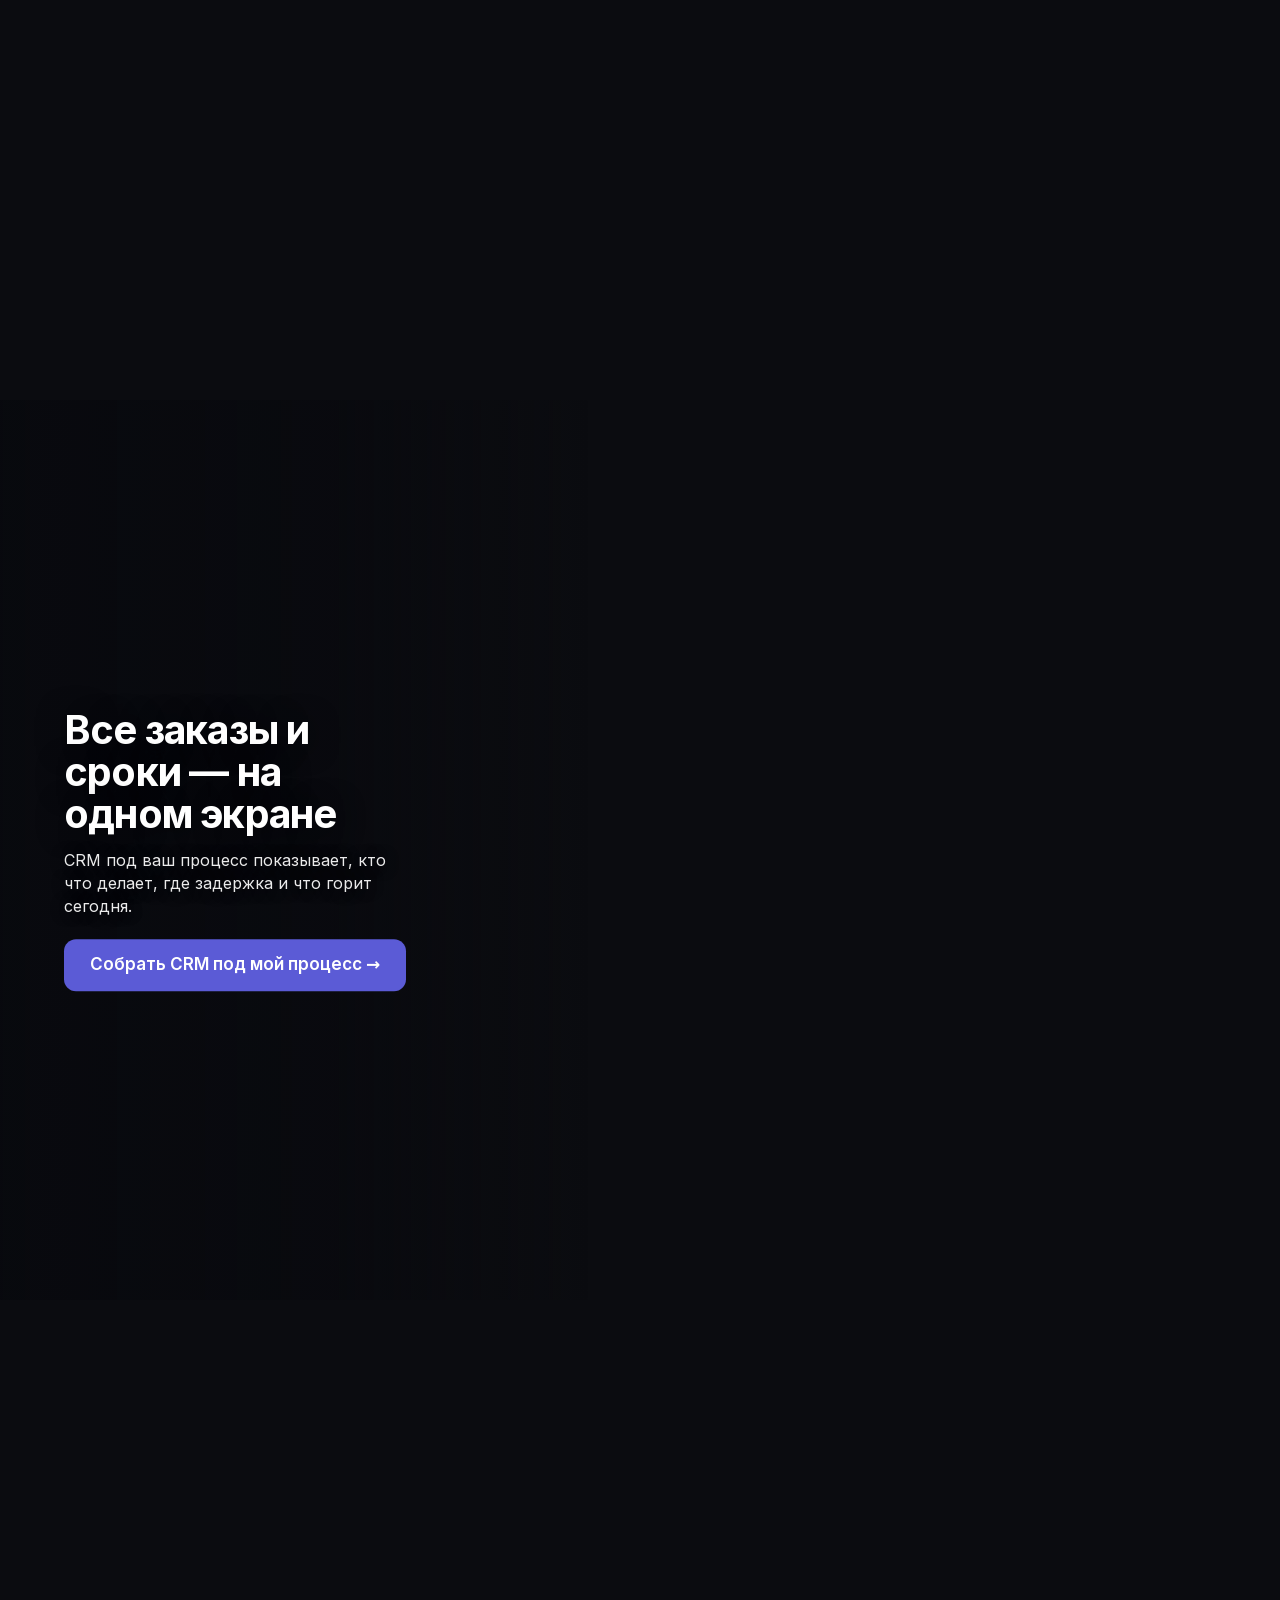
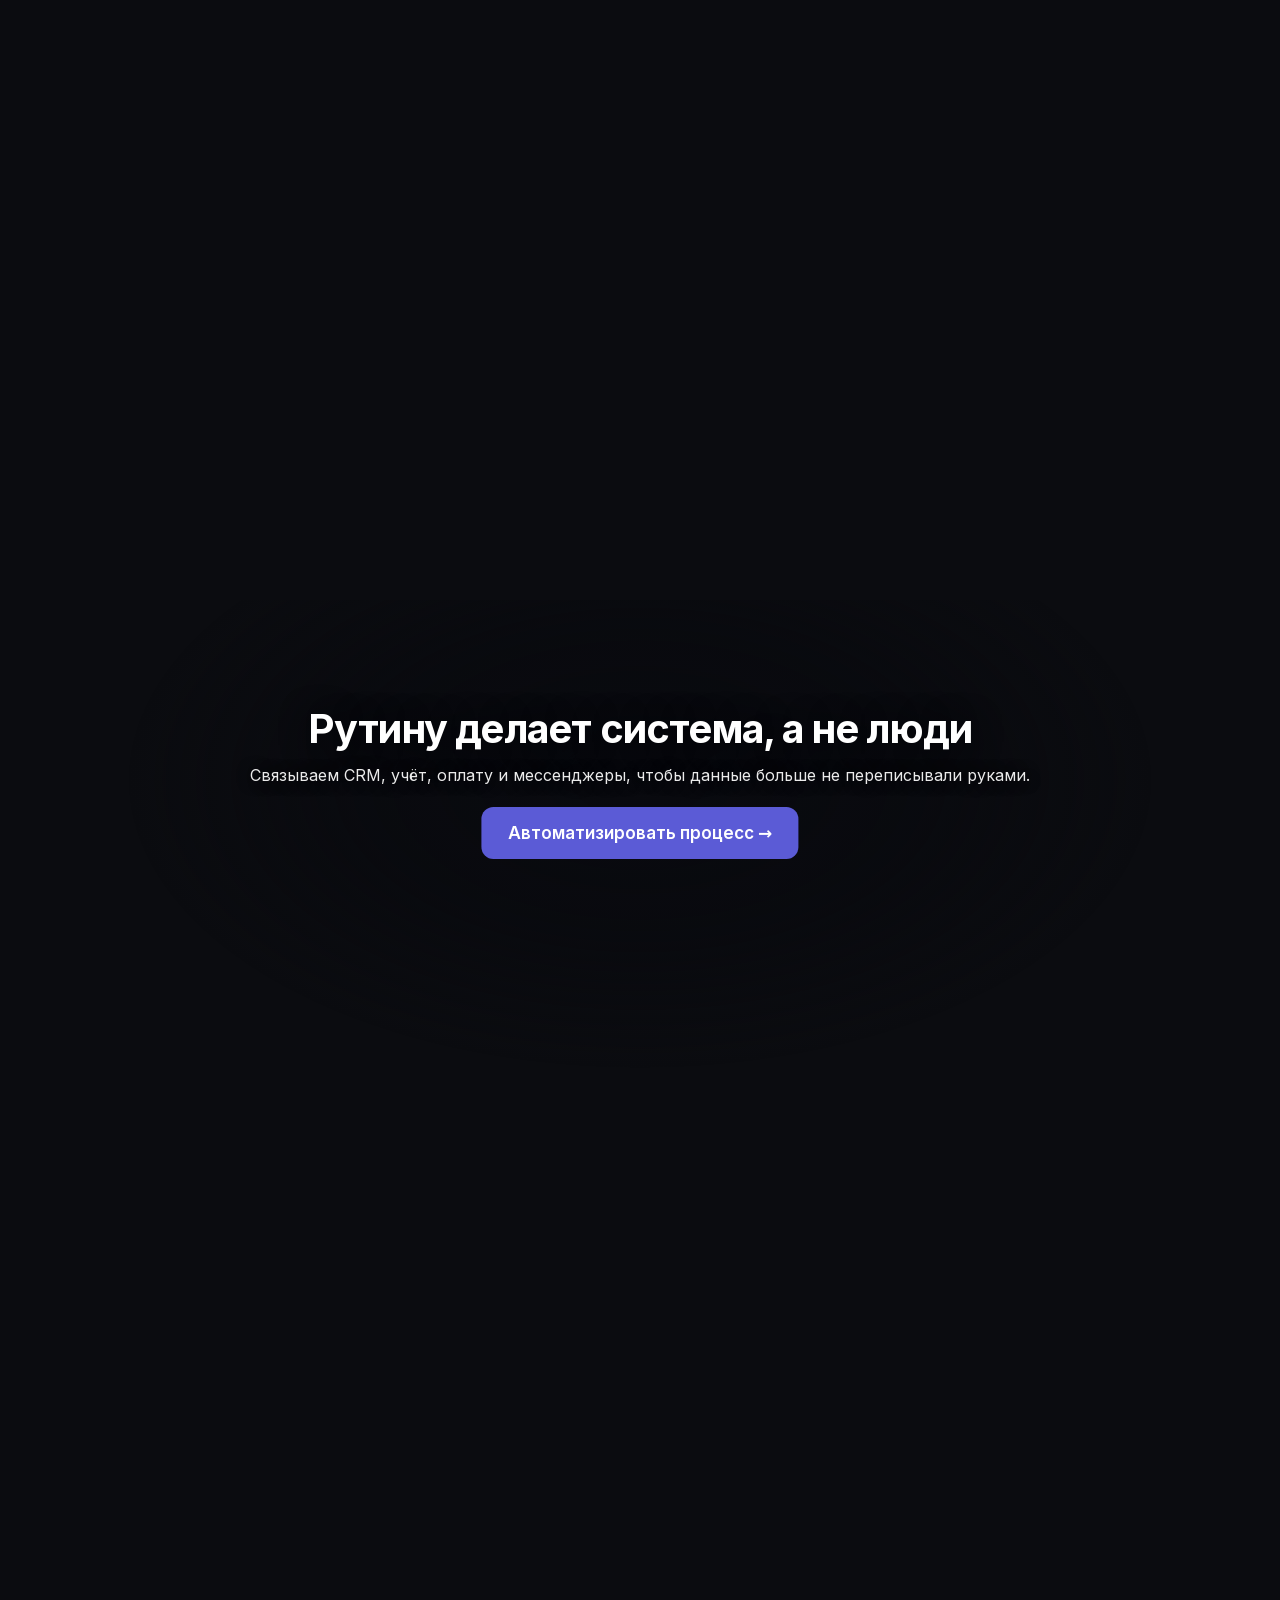
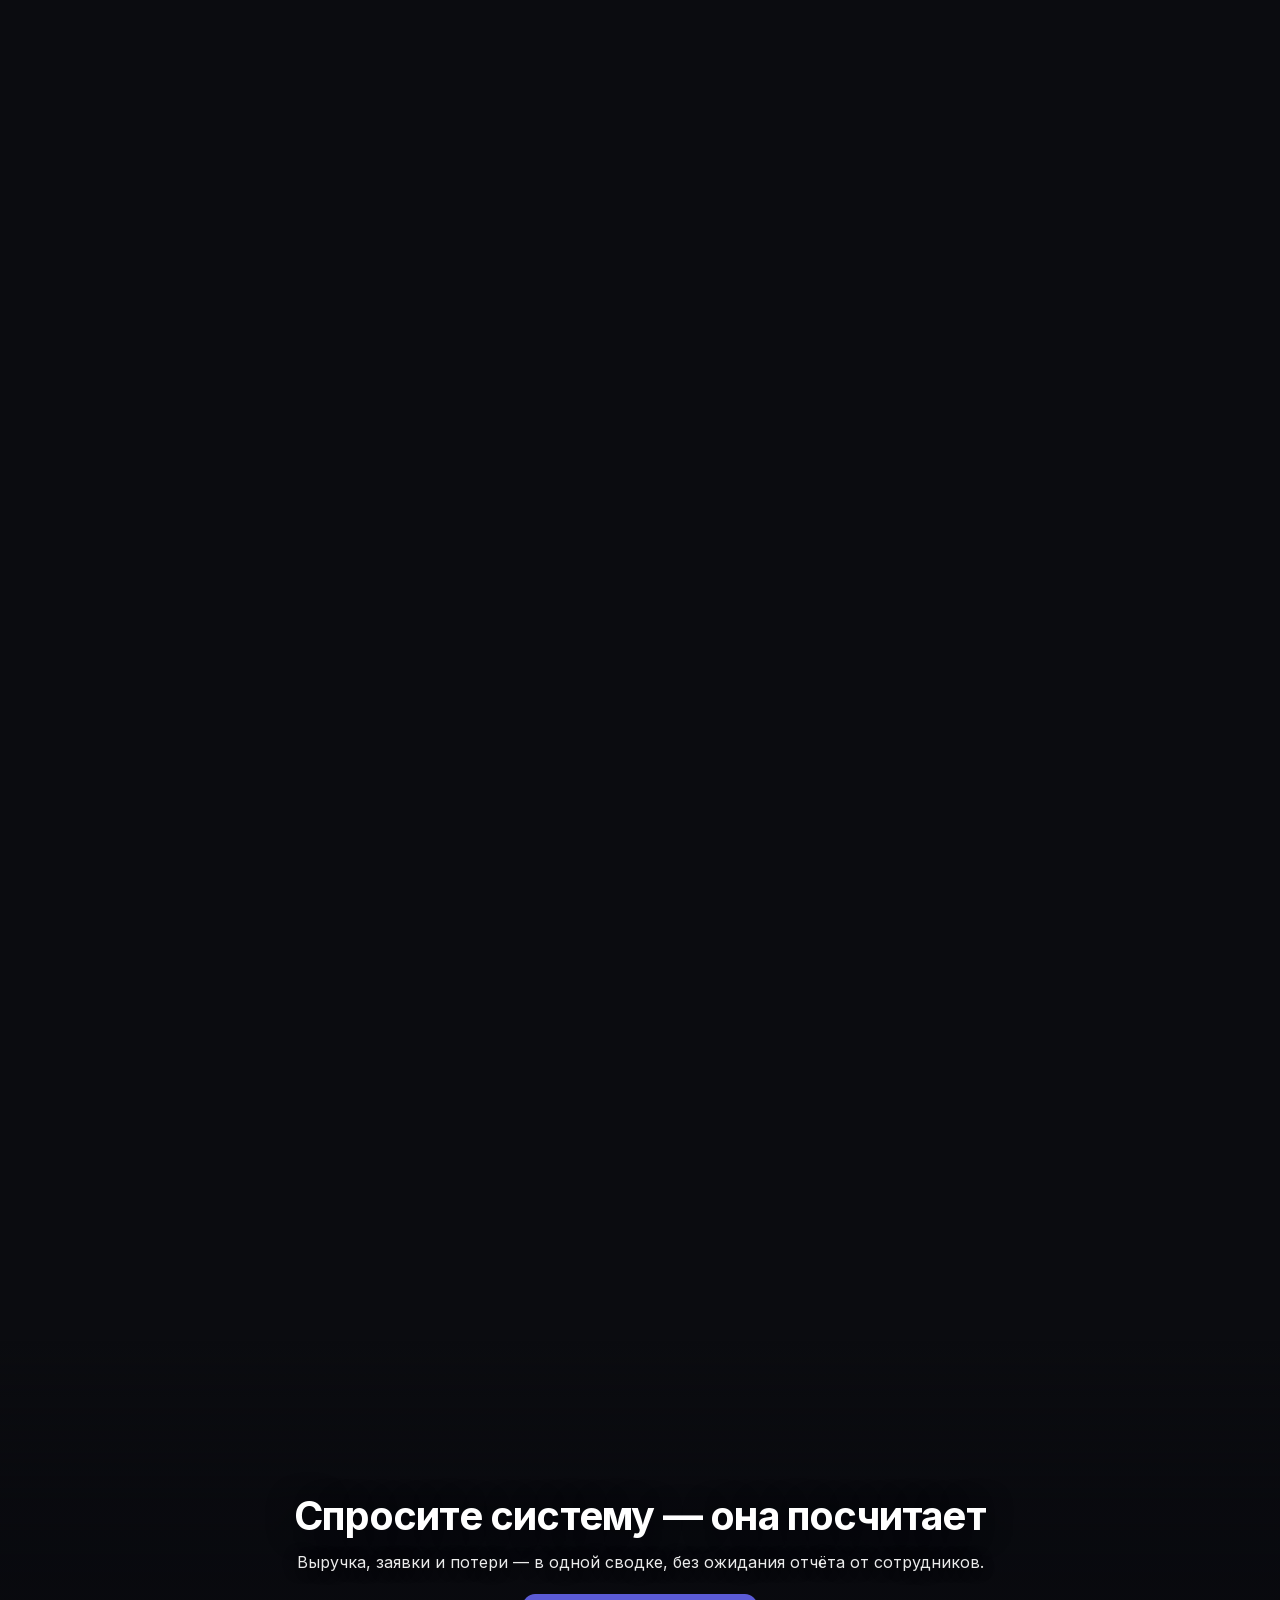
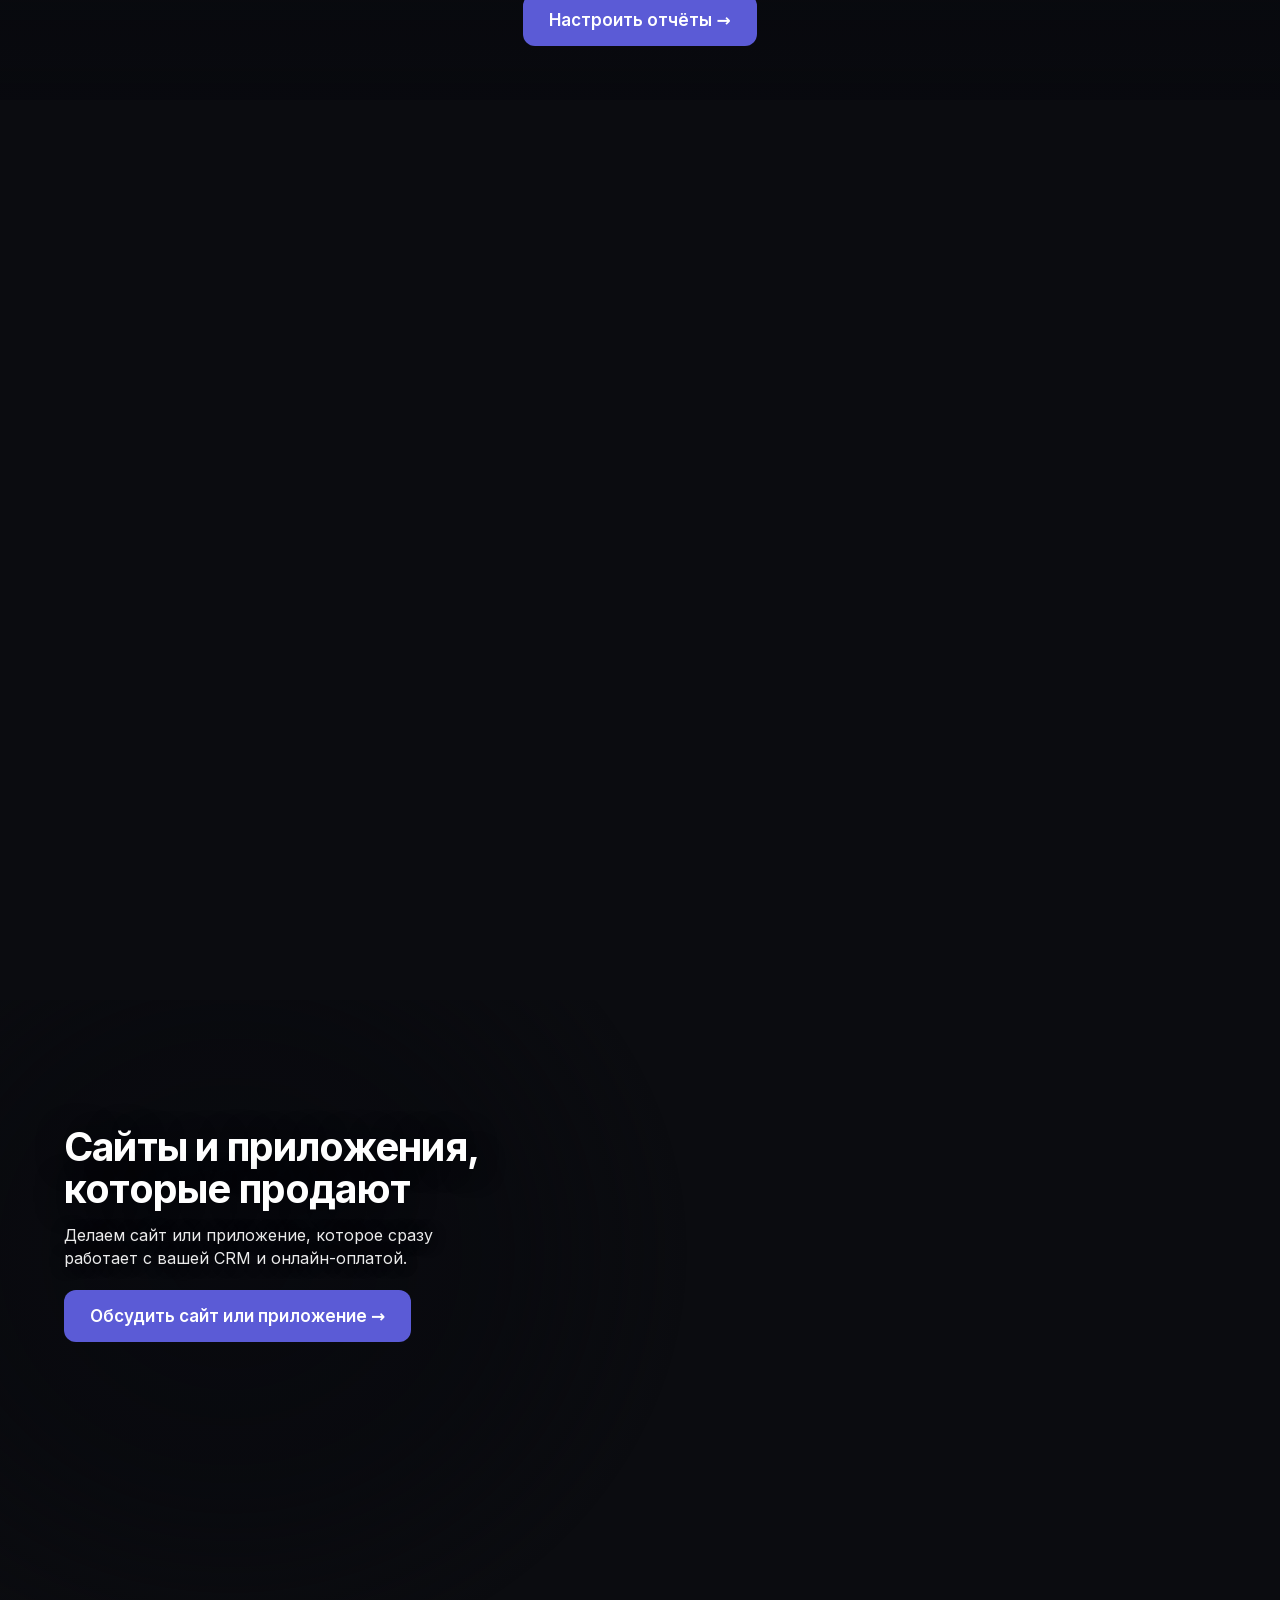
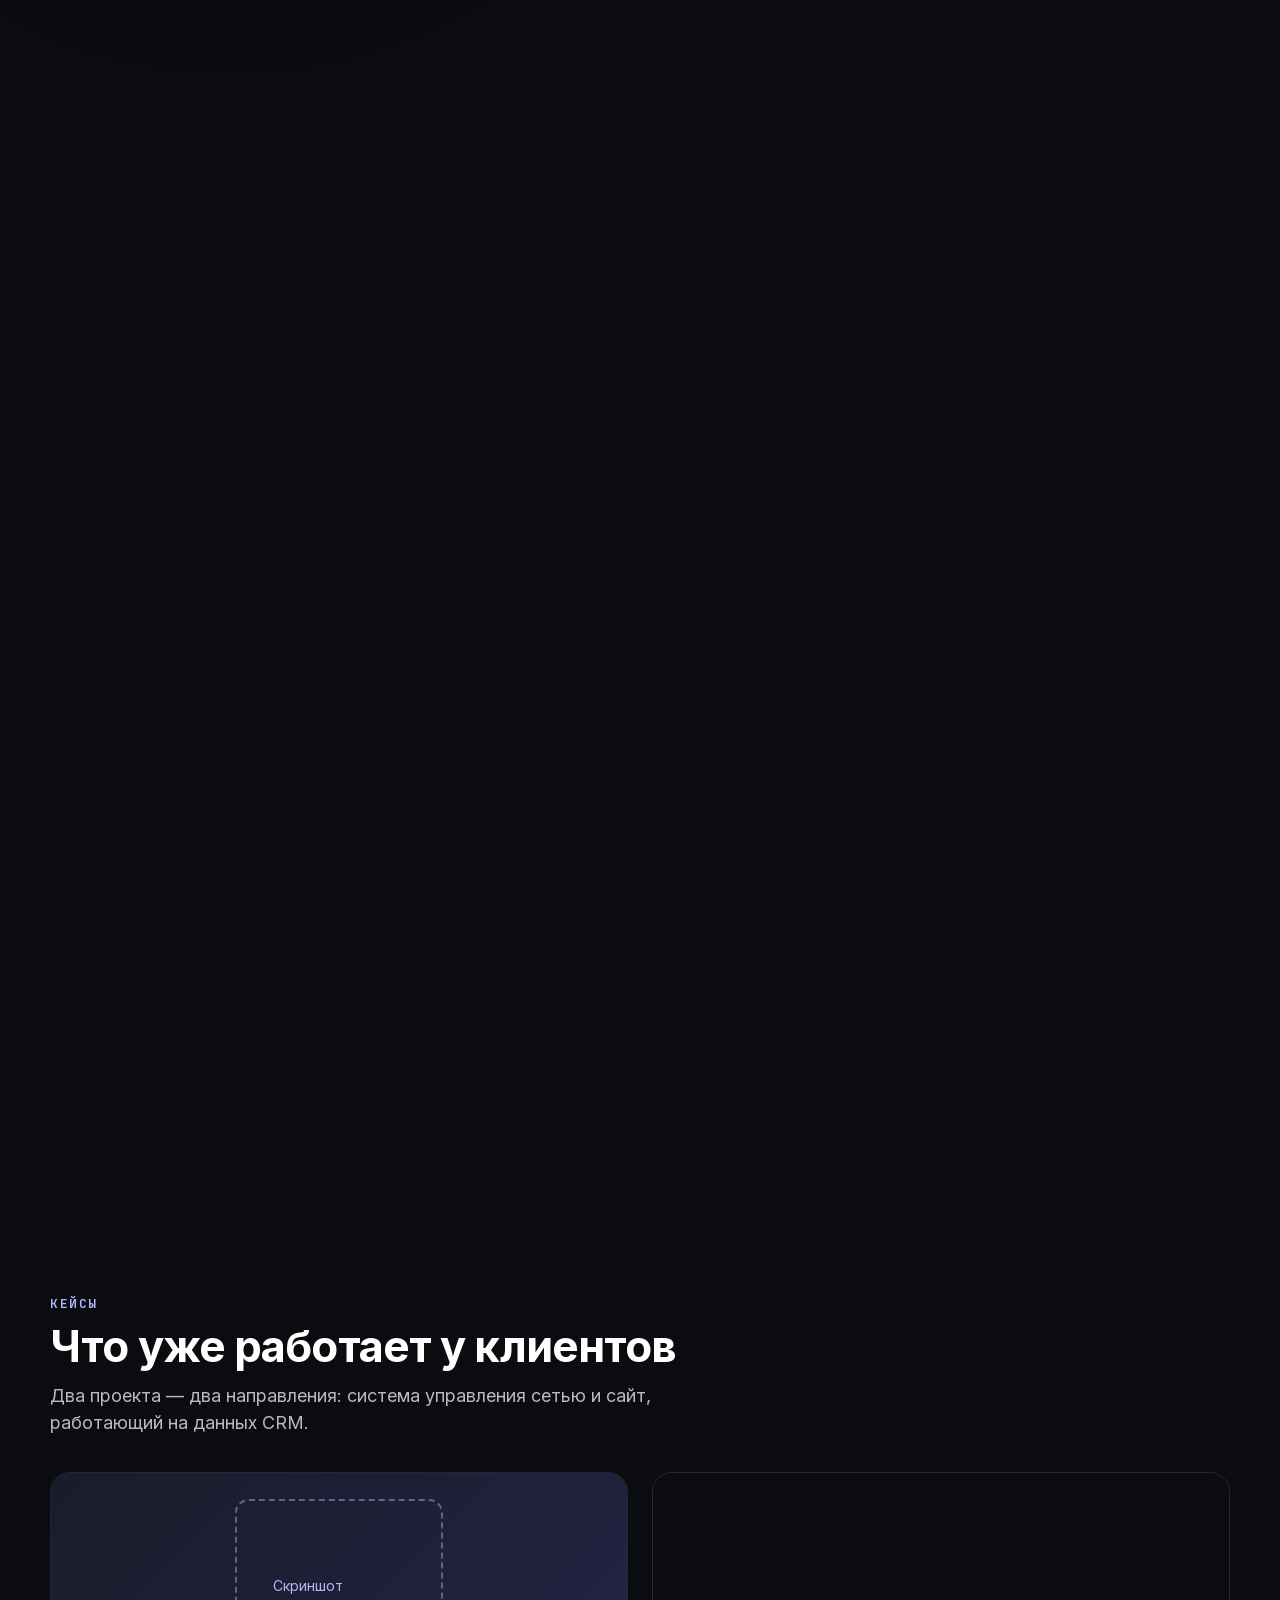
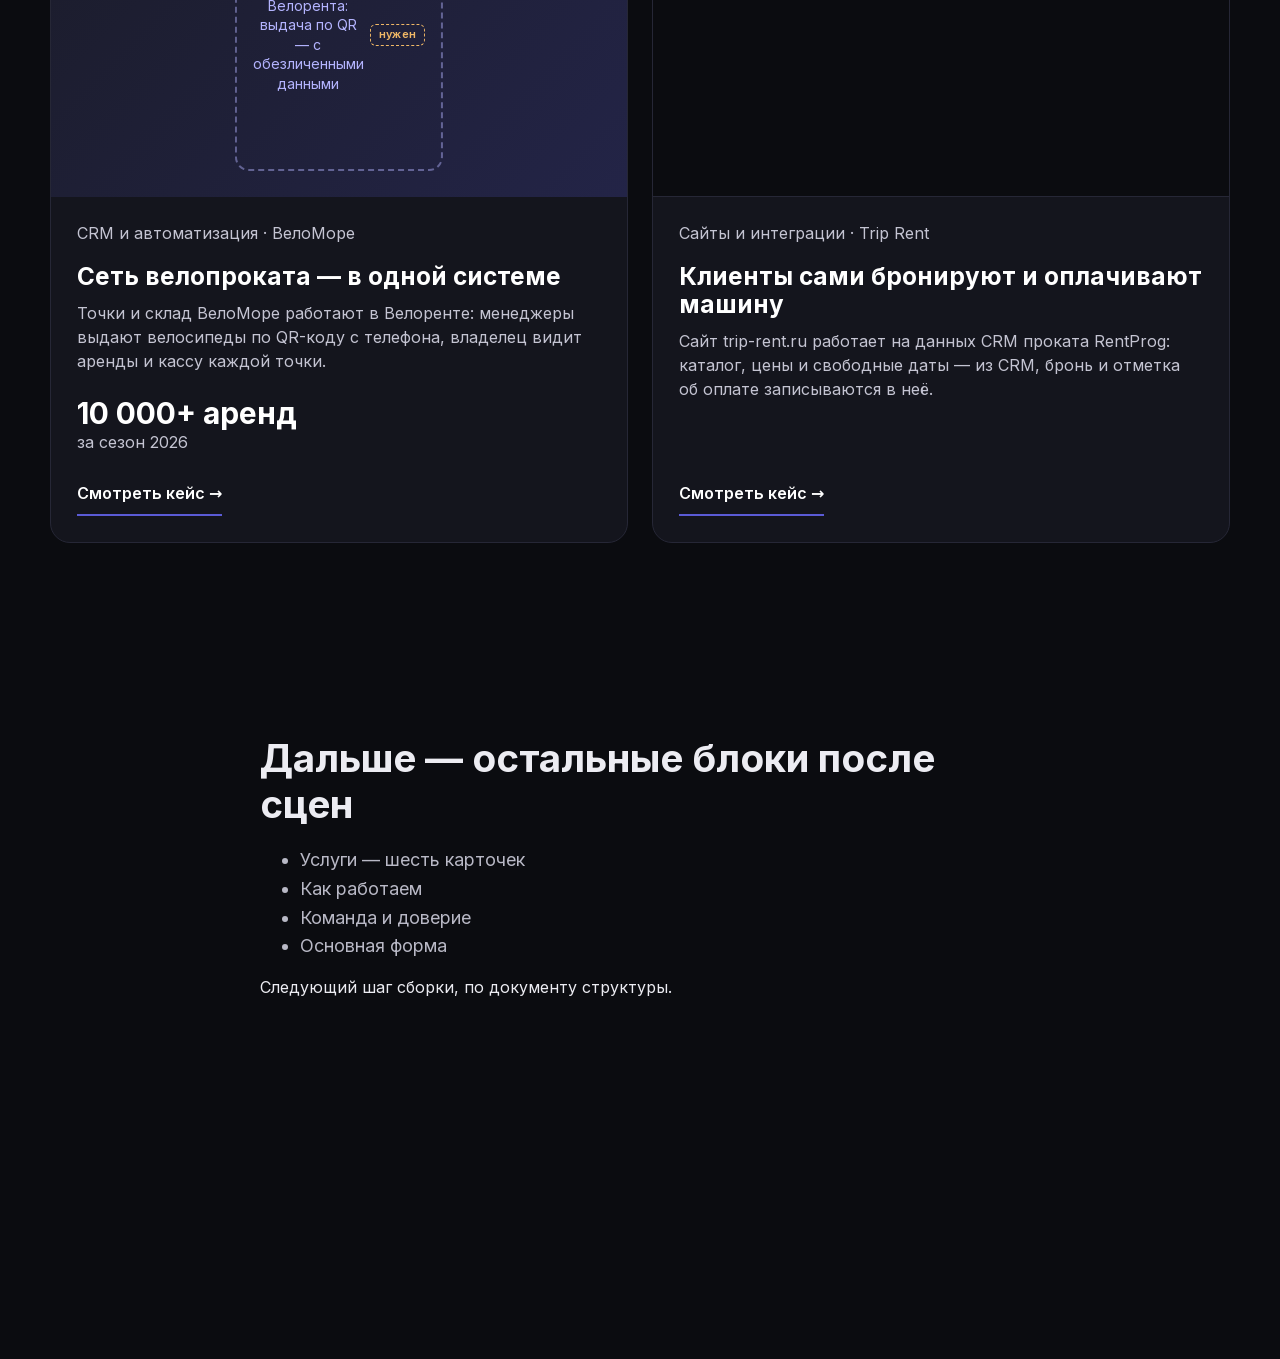
==== commit 50e55f85: "Прототип нового сайта — сборка 07.11.2026 01:05 Co-Authored-By: Claude Opus 5.5 <noreply@anthropic.c" ====
--- a/index.html
+++ b/index.html
@@ -2,52 +2,72 @@
 <html lang="ru">
 <head>
 <meta charset="utf-8">
-<meta name="viewport" content="width=device-width, initial-scale=1">
-<title>Прототип: шесть экранов фабрики — было и стало</title>
+<meta name="viewport" content="width=device-width, initial-scale=1, viewport-fit=cover">
+<title>Прототип v2: новая структура сайта SYNTAX</title>
 <meta name="robots" content="noindex, nofollow">
-<link rel="preload" as="image" href="img/sceny/ceh/do.v1.webp" fetchpriority="high">
+<link rel="preload" as="image" href="img/sceny/fasad/do.v1.webp" media="(orientation: landscape)" fetchpriority="high">
+<link rel="preload" as="image" href="img/sceny/fasad/mobil-do.v1.webp" media="(orientation: portrait)" fetchpriority="high">
 <link rel="stylesheet" href="css/fonts.css">
-<link rel="stylesheet" href="css/scena.css?m=0611f">
+<link rel="stylesheet" href="css/scena.css?m=0711a">
+<link rel="stylesheet" href="css/scena-v2.css?m=0711c">
+<link rel="stylesheet" href="css/kejsy-v2.css?m=0711f">
 </head>
 <body>
 
-<!-- Прототип первого экрана: сцена «было → стало». Локально, на сайт не выкладывается. 05.11.2026. -->
-<section class="scena-sekciya" data-ekran="ceh" aria-label="Цех: было и стало">
-  <div class="scena-okno">
-    <img class="scena-do" src="img/sceny/ceh/do.v1.webp" width="1672" height="941" fetchpriority="high"
-         alt="Старый кирпичный цех: доска с бумагами, стол мастера с журналами, станки, стеллажи с ящиками">
-    <canvas class="scena-posle" aria-hidden="true"></canvas>
-    <div class="scena-zatemnenie" aria-hidden="true"></div>
-
-    <header class="scena-shapka">
-      <a class="logo" href="https://syntax.help/" aria-label="syntax">
+<header class="scena-shapka v2-shapka">
+  <a class="logo" href="https://syntax.help/" aria-label="syntax">
         <svg viewBox="0 0 76 52" fill="none" aria-hidden="true"><path d="M16 8 q-5 0 -5 6 l0 6 q0 4 -4 6 q4 2 4 6 l0 6 q0 6 5 6" stroke="currentColor" stroke-width="5" stroke-linecap="round" stroke-linejoin="round"/><path d="M60 8 q5 0 5 6 l0 6 q0 4 4 6 q-4 2 -4 6 l0 6 q0 6 -5 6" stroke="currentColor" stroke-width="5" stroke-linecap="round" stroke-linejoin="round"/><g fill="currentColor"><rect x="24" y="8" width="28" height="6" rx="1.6"/><rect x="24" y="12" width="6" height="15" rx="1.6"/><rect x="24" y="23" width="28" height="6" rx="1.6"/><rect x="46" y="27" width="6" height="15" rx="1.6"/><rect x="24" y="38" width="28" height="6" rx="1.6"/></g></svg>
         <span>syntax</span>
       </a>
-      <nav class="menyu" aria-label="Разделы">
-        <a href="https://syntax.help/#pains">Боли</a>
-        <a href="https://syntax.help/#crm">Система</a>
-        <a href="https://syntax.help/#cases">Кейсы</a>
-        <a class="knopka" href="https://syntax.help/#lead-form">Обсудить задачу</a>
-        <button type="button" id="nav-burger" aria-label="Меню" aria-expanded="false" aria-controls="nav-menu">
-          <svg viewBox="0 0 24 24" fill="none" stroke="currentColor" stroke-width="2" stroke-linecap="round" aria-hidden="true"><line x1="3" y1="7" x2="21" y2="7"/><line x1="3" y1="12" x2="21" y2="12"/><line x1="3" y1="17" x2="21" y2="17"/></svg>
-        </button>
-      </nav>
-      <div id="nav-menu" hidden>
-        <a href="https://syntax.help/#pains">Боли</a>
-        <a href="https://syntax.help/#crm">Система</a>
-        <a href="https://syntax.help/#cases">Кейсы</a>
-        <a href="https://syntax.help/faq">Вопросы и ответы</a>
-      </div>
-    </header>
-
-    <div class="scena-tekst">
+  <nav class="menyu" aria-label="Разделы">
+    <a href="#dalshe">Услуги</a>
+    <a href="#kejsy">Кейсы</a>
+    <a href="https://syntax.help/kak-rabotaet">Как работаем</a>
+    <a href="#dalshe">Контакты</a>
+    <a class="knopka" href="#" data-usluga="audit">Обсудить задачу</a>
+    <button type="button" id="nav-burger" aria-label="Меню" aria-expanded="false" aria-controls="nav-menu">
+      <svg viewBox="0 0 24 24" fill="none" stroke="currentColor" stroke-width="2" stroke-linecap="round" aria-hidden="true"><line x1="3" y1="7" x2="21" y2="7"/><line x1="3" y1="12" x2="21" y2="12"/><line x1="3" y1="17" x2="21" y2="17"/></svg>
+    </button>
+  </nav>
+  <div id="nav-menu" hidden>
+    <a href="#dalshe">Услуги</a>
+    <a href="#kejsy">Кейсы</a>
+    <a href="https://syntax.help/kak-rabotaet">Как работаем</a>
+    <a href="#dalshe">Контакты</a>
+  </div>
+</header>
+
+<nav class="v2-tochki" aria-label="Сцены">
+  <a href="#scena-fasad" data-k="fasad"><span>Фасад</span><i></i></a>
+  <a href="#scena-priyomnaya" data-k="priyomnaya"><span>Приёмная</span><i></i></a>
+  <a href="#scena-dispetcherskaya" data-k="dispetcherskaya"><span>Диспетчерская</span><i></i></a>
+  <a href="#scena-ceh" data-k="ceh"><span>Цех</span><i></i></a>
+  <a href="#scena-kabinet" data-k="kabinet"><span>Кабинет руководителя</span><i></i></a>
+  <a href="#scena-byuro" data-k="byuro"><span>Конструкторское бюро</span><i></i></a>
+</nav>
+
+<section class="scena-sekciya v2 fasad t-sleva" id="scena-fasad" data-ekran="fasad" aria-label="Фасад: было и стало">
+  <div class="scena-okno">
+    <picture>
+      <source media="(orientation: portrait)" srcset="img/sceny/fasad/mobil-do.v1.webp" width="941" height="1672">
+      <img class="scena-do" src="img/sceny/fasad/do.v1.webp" width="1672" height="941" fetchpriority="high"
+           alt="Старое кирпичное здание фабрики: глухие ворота, поддоны с ящиками, шлагбаум у проходной">
+    </picture>
+    <canvas class="scena-posle" aria-hidden="true"></canvas>
+    <div class="scena-zatemnenie" aria-hidden="true"></div>
+    <div class="v2-tekst">
       <h1>Бизнес может работать иначе</h1>
-      <p class="pod">Превращаем разрозненные процессы в единую интеллектуальную систему</p>
-      <p class="stroka">CRM · Автоматизация · AI-агенты</p>
-    </div>
-
-    <div class="scena-kist-podskazka" aria-hidden="true">Проведите мышью по цеху</div>
+      <p class="v2-pod">Создаём сайты, приложения, CRM и ИИ-решения и автоматизируем процессы — от отдельных задач до сложных систем.</p>
+      <ul class="v2-napr" aria-label="Направления">
+        <li><a href="#scena-byuro">Сайты</a></li>
+        <li><a href="#scena-byuro">Приложения</a></li>
+        <li><a href="#scena-dispetcherskaya">CRM</a></li>
+        <li><a href="#scena-ceh">Автоматизация</a></li>
+        <li><a href="#scena-priyomnaya">ИИ</a></li>
+      </ul>
+      <button type="button" class="v2-knopka" data-usluga="audit">Обсудить задачу</button>
+      <p class="v2-mel">Первый разбор — бесплатно</p>
+    </div>
     <div class="scena-prokrutka" aria-hidden="true">
       <span>Прокрутите вниз</span>
       <svg viewBox="0 0 24 24" fill="none" stroke="currentColor" stroke-width="2" stroke-linecap="round" stroke-linejoin="round"><path d="M6 9l6 6 6-6"/></svg>
@@ -55,104 +75,145 @@
   </div>
 </section>
 
-<!-- Второй экран: фасад той же фабрики, оффер с главной syntax.help (плашка, заголовок, кнопки, цифры). 06.11.2026.
-     Абзац главной «За вашим текстом — живая система…» не взят: он про анимацию консоли, её здесь нет. -->
-<section class="scena-sekciya polozhenie fasad tekst-sleva" data-ekran="fasad" aria-label="Фасад: было и стало">
-  <div class="scena-okno">
-    <img class="scena-do" src="img/sceny/fasad/do.v1.webp" width="1672" height="941" loading="lazy" decoding="async"
-         alt="Старое кирпичное здание фабрики: глухие ворота, поддоны с ящиками, шлагбаум у проходной">
-    <canvas class="scena-posle" aria-hidden="true"></canvas>
-    <div class="scena-zatemnenie" aria-hidden="true"></div>
-
-    <div class="scena-tekst ofer">
-      <p class="plashka"><span class="tochka" aria-hidden="true"></span><span><b>Бесплатный аудит</b> — покажем, где вы теряете деньги</span></p>
-      <h2>Соберём CRM под ваш процесс и подключим ИИ‑агентов — заявки, ответы, отчёты <span class="akcent">за 5 дней</span></h2>
-      <div class="knopki">
-        <a class="k-glavnaya" href="https://syntax.help/#lead-form">Получить бесплатный аудит →</a>
-        <a class="k-vtoraya" href="https://syntax.help/#pains">Где я теряю деньги</a>
-      </div>
-      <ul class="cifry">
-        <li><b>0 ₽</b> аудит</li>
-        <li><b>130</b> машин · Trip Rent</li>
-        <li><b>5 дней</b> запуск</li>
-        <li><b>152-ФЗ</b> данные в РФ</li>
-      </ul>
-    </div>
-  </div>
-</section>
-
-<!-- Третий экран: приёмная той же фабрики — стойка «ЗАЯВКИ» → стойка syntax.help с роботом и экраном показателей. 06.11.2026.
-     Текст — раздел главной «02 — Ваша CRM». Не взяты номер «02» (раздел 01 в этом прототипе идёт ниже, на экране кабинета)
-     и фраза «Откройте сделку — увидите, что он думает»: она про живую CRM, которая на главной стоит ниже. -->
-<section class="scena-sekciya polozhenie priyomnaya tekst-sleva" data-ekran="priyomnaya" aria-label="Приёмная: было и стало">
-  <div class="scena-okno">
-    <img class="scena-do" src="img/sceny/priyomnaya/do.v1.webp" width="1672" height="941" loading="lazy" decoding="async"
-         alt="Приёмная в кирпичном цехе: деревянная стойка с вывеской «Заявки», доска с бумагами, стеллаж с папками, кресла, турникет">
-    <canvas class="scena-posle" aria-hidden="true"></canvas>
-    <div class="scena-zatemnenie" aria-hidden="true"></div>
-
-    <div class="scena-tekst ofer">
-      <p class="metka">Ваша CRM</p>
-      <h2>Воронка, в которой сделки двигают агенты</h2>
-      <p class="abzac">Разделы привычные: лента, сделки, задачи, клиенты. Разница в том, что карточку по этапам ведёт не менеджер, а агент: поймал заявку, уточнил детали, забронировал, довёл до оплаты.</p>
-      <div class="knopki"><a class="k-vtoraya" href="https://syntax.help/crm-s-ii-agentami">Как устроена CRM с ИИ-агентами</a></div>
-    </div>
-  </div>
-</section>
-
-<!-- Четвёртый экран: кабинет руководителя — бумаги, дисковый телефон, монитор с лучевой трубкой → панель показателей, робот, голограмма завода. 06.11.2026.
-     Текст — раздел главной «01 — Где теряются деньги»: заголовок и строка плана из его терминала.
-     Не взята сумма «−113 000 ₽/нед» из итога терминала главной: из примерных болей рядом она не складывается, а без них читается как обещание. -->
-<section class="scena-sekciya polozhenie kabinet tekst-snizu" data-ekran="kabinet" aria-label="Кабинет руководителя: было и стало">
-  <div class="scena-okno">
-    <img class="scena-do" src="img/sceny/kabinet/do.v1.webp" width="1672" height="941" loading="lazy" decoding="async"
-         alt="Кабинет руководителя в кирпичном цехе: стол с бумагами, дисковый телефон, старый монитор, шкаф с папками, фотография завода">
-    <canvas class="scena-posle" aria-hidden="true"></canvas>
-    <div class="scena-zatemnenie" aria-hidden="true"></div>
-
-    <div class="scena-tekst ofer">
-      <p class="metka">Где теряются деньги</p>
+<section class="scena-sekciya v2 priyomnaya t-sleva" id="scena-priyomnaya" data-ekran="priyomnaya" aria-label="Приёмная: было и стало">
+  <div class="scena-okno">
+    <picture>
+      <source media="(orientation: portrait)" srcset="img/sceny/priyomnaya/mobil-do.v1.webp" width="941" height="1672">
+      <img class="scena-do" src="img/sceny/priyomnaya/do.v1.webp" width="1672" height="941" loading="lazy" decoding="async" alt="Приёмная в кирпичном цехе: деревянная стойка с вывеской «Заявки», доска с бумагами, стеллаж с папками, кресла, турникет">
+    </picture>
+    <canvas class="scena-posle" aria-hidden="true"></canvas>
+    <div class="scena-zatemnenie" aria-hidden="true"></div>
+    <div class="v2-tekst">
+      <h2>Ни одна заявка не потеряется</h2>
+      <p class="v2-pod">ИИ-агент отвечает клиентам в Telegram и WhatsApp круглосуточно и сам заносит заявку в CRM.</p>
+      <button type="button" class="v2-knopka" data-usluga="agent">Подключить ИИ-агента →</button>
+    </div>
+  </div>
+</section>
+<section class="scena-sekciya v2 dispetcherskaya t-sleva uzko" id="scena-dispetcherskaya" data-ekran="dispetcherskaya" aria-label="Диспетчерская: было и стало">
+  <div class="scena-okno">
+    <picture>
+      <source media="(orientation: portrait)" srcset="img/sceny/dispetcherskaya/mobil-do.v1.webp" width="941" height="1672">
+      <img class="scena-do" src="img/sceny/dispetcherskaya/do.v1.webp" width="1672" height="941" loading="lazy" decoding="async" alt="Диспетчерская в кирпичном цехе: доска «Процессы» с заказами мелом, диспетчеры за столами, дисковый телефон, старые мониторы, табличка на двери">
+    </picture>
+    <canvas class="scena-posle" aria-hidden="true"></canvas>
+    <div class="scena-zatemnenie" aria-hidden="true"></div>
+    <div class="v2-tekst">
+      <h2>Все заказы и сроки — на одном экране</h2>
+      <p class="v2-pod">CRM под ваш процесс показывает, кто что делает, где задержка и что горит сегодня.</p>
+      <button type="button" class="v2-knopka" data-usluga="crm">Собрать CRM под мой процесс →</button>
+    </div>
+  </div>
+</section>
+<section class="scena-sekciya v2 ceh t-sverhu" id="scena-ceh" data-ekran="ceh" aria-label="Цех: было и стало">
+  <div class="scena-okno">
+    <picture>
+      <source media="(orientation: portrait)" srcset="img/sceny/ceh/mobil-do.v1.webp" width="941" height="1672">
+      <img class="scena-do" src="img/sceny/ceh/do.v1.webp" width="1672" height="941" loading="lazy" decoding="async" alt="Старый кирпичный цех: доска с бумагами, стол мастера с журналами, станки, стеллажи с ящиками">
+    </picture>
+    <canvas class="scena-posle" aria-hidden="true"></canvas>
+    <div class="scena-zatemnenie" aria-hidden="true"></div>
+    <div class="v2-tekst">
+      <h2>Рутину делает система, а не люди</h2>
+      <p class="v2-pod">Связываем CRM, учёт, оплату и мессенджеры, чтобы данные больше не переписывали руками.</p>
+      <button type="button" class="v2-knopka" data-usluga="avtomat">Автоматизировать процесс →</button>
+    </div>
+  </div>
+</section>
+<section class="scena-sekciya v2 kabinet t-snizu" id="scena-kabinet" data-ekran="kabinet" aria-label="Кабинет руководителя: было и стало">
+  <div class="scena-okno">
+    <picture>
+      <source media="(orientation: portrait)" srcset="img/sceny/kabinet/mobil-do.v1.webp" width="941" height="1672">
+      <img class="scena-do" src="img/sceny/kabinet/do.v1.webp" width="1672" height="941" loading="lazy" decoding="async" alt="Кабинет руководителя в кирпичном цехе: стол с бумагами, дисковый телефон, старый монитор, шкаф с папками, фотография завода">
+    </picture>
+    <canvas class="scena-posle" aria-hidden="true"></canvas>
+    <div class="scena-zatemnenie" aria-hidden="true"></div>
+    <div class="v2-tekst">
       <h2>Спросите систему — она посчитает</h2>
-      <p class="plan">план: <b>аудит</b> → <b>сборка CRM</b> → <b>агенты</b> → <b class="akcent">запуск за 5 дней</b></p>
-    </div>
-  </div>
-</section>
-
-<!-- Пятый экран: диспетчерская — доска «ПРОЦЕССЫ» мелом, диспетчеры за столами, мониторы с трубкой → экран процессов syntax.help, один оператор. 06.11.2026.
-     Текст — раздел главной «04 — Что собираем именно вам» и кнопка формы заявки, которая на главной идёт сразу за ним.
-     Не взята фраза «Каждая станция — рабочий этап, а не слайд»: она про схему маршрута, которой здесь нет. -->
-<section class="scena-sekciya polozhenie dispetcherskaya tekst-sleva" data-ekran="dispetcherskaya" aria-label="Диспетчерская: было и стало">
-  <div class="scena-okno">
-    <img class="scena-do" src="img/sceny/dispetcherskaya/do.v1.webp" width="1672" height="941" loading="lazy" decoding="async"
-         alt="Диспетчерская в кирпичном цехе: доска «Процессы» с заказами мелом, диспетчеры за столами, дисковый телефон, старые мониторы, табличка на двери">
-    <canvas class="scena-posle" aria-hidden="true"></canvas>
-    <div class="scena-zatemnenie" aria-hidden="true"></div>
-
-    <div class="scena-tekst ofer">
-      <p class="metka">Что собираем именно вам</p>
-      <h2>Не конвейер, а маршрут под ваш бизнес</h2>
-      <p class="abzac">Начинаем с бесплатного аудита — и от него ветка уходит туда, где у вас реально теряются деньги.</p>
-      <div class="knopki"><a class="k-glavnaya" href="https://syntax.help/#lead-form">Обсудить задачу →</a></div>
-    </div>
-  </div>
-</section>
-
-<!-- Шестой экран: конструкторское бюро — кульманы, чертежи, вывеска → студия дизайна и разработки syntax.help. 06.11.2026.
-     Своего текста пока нет: подходящего раздела на главной не осталось; текст и формы Александр обсуждает с ChatGPT. -->
-<section class="scena-sekciya byuro" data-ekran="byuro" aria-label="Конструкторское бюро: было и стало">
-  <div class="scena-okno">
-    <img class="scena-do" src="img/sceny/byuro/do.v1.webp" width="1672" height="941" loading="lazy" decoding="async"
-         alt="Конструкторское бюро в кирпичном цехе: кульманы с чертежами, инженеры, стол с калькой и инструментами, вывеска «Конструкторское бюро»">
-    <canvas class="scena-posle" aria-hidden="true"></canvas>
-  </div>
-</section>
-
-<section class="dalshe">
+      <p class="v2-pod">Выручка, заявки и потери — в одной сводке, без ожидания отчёта от сотрудников.</p>
+      <button type="button" class="v2-knopka" data-usluga="analitika">Настроить отчёты →</button>
+    </div>
+  </div>
+</section>
+<section class="scena-sekciya v2 byuro t-sleva-verh" id="scena-byuro" data-ekran="byuro" aria-label="Конструкторское бюро: было и стало">
+  <div class="scena-okno">
+    <picture>
+      <source media="(orientation: portrait)" srcset="img/sceny/byuro/mobil-do.v1.webp" width="941" height="1672">
+      <img class="scena-do" src="img/sceny/byuro/do.v1.webp" width="1672" height="941" loading="lazy" decoding="async" alt="Конструкторское бюро в кирпичном цехе: кульманы с чертежами, инженеры, стол с калькой и инструментами, вывеска «Конструкторское бюро»">
+    </picture>
+    <canvas class="scena-posle" aria-hidden="true"></canvas>
+    <div class="scena-zatemnenie" aria-hidden="true"></div>
+    <div class="v2-tekst">
+      <h2>Сайты и приложения, которые продают</h2>
+      <p class="v2-pod">Делаем сайт или приложение, которое сразу работает с вашей CRM и онлайн-оплатой.</p>
+      <button type="button" class="v2-knopka" data-usluga="sayt">Обсудить сайт или приложение →</button>
+    </div>
+  </div>
+</section>
+
+<section class="k2" id="kejsy" aria-labelledby="kejsy-z">
+  <div class="k2-in">
+    <p class="k2-metka">Кейсы</p>
+    <h2 id="kejsy-z">Что уже работает у клиентов</h2>
+    <p class="k2-pod">Два проекта — два направления: система управления сетью и сайт, работающий на данных CRM.</p>
+    <div class="k2-karty">
+      <article class="k2-karta">
+        <div class="k2-kartinka"><div class="k2-ramka tel">Скриншот Велорента: выдача по QR — с обезличенными данными <span class="soglasovat">нужен</span></div></div>
+        <div class="k2-telo">
+          <p class="k2-napr">CRM и автоматизация · ВелоМоре</p>
+          <h3>Сеть велопроката — в одной системе</h3>
+          <p>Точки и склад ВелоМоре работают в Велоренте: менеджеры выдают велосипеды по QR-коду с телефона, владелец видит аренды и кассу каждой точки.</p>
+          <p class="k2-cifra"><b>10 000+ аренд</b>за сезон 2026</p>
+          <a class="k2-ssylka" href="kejs-velomore.html">Смотреть кейс →</a>
+        </div>
+      </article>
+      <article class="k2-karta">
+        <div class="k2-kartinka"><img class="k2-snimok" src="img/kejsy-v2/trip-rent-mashina.jpg" alt="Страница машины на trip-rent.ru: фото, выбор дат, места получения и стоимость" loading="lazy" width="2560" height="1440"></div>
+        <div class="k2-telo">
+          <p class="k2-napr">Сайты и интеграции · Trip Rent</p>
+          <h3>Клиенты сами бронируют и оплачивают машину</h3>
+          <p>Сайт trip-rent.ru работает на данных CRM проката RentProg: каталог, цены и свободные даты — из CRM, бронь и отметка об оплате записываются в неё.</p>
+          <a class="k2-ssylka" href="kejs-trip-rent.html">Смотреть кейс →</a>
+        </div>
+      </article>
+    </div>
+  </div>
+</section>
+
+<section class="v2-dalshe" id="dalshe">
   <div>
-    <h2>Дальше — следующие экраны</h2>
-    <p>Здесь будут следующие сцены того же здания. Какая картинка на каком экране и с каким текстом — выбираем после генерации пар.</p>
-  </div>
-</section>
+    <h2>Дальше — остальные блоки после сцен</h2>
+    <ul><li>Услуги — шесть карточек</li><li>Как работаем</li><li>Команда и доверие</li><li>Основная форма</li></ul>
+    <p>Следующий шаг сборки, по документу структуры.</p>
+  </div>
+</section>
+
+<div class="v2-forma-fon" hidden>
+  <form class="v2-forma" role="dialog" aria-modal="true" aria-labelledby="v2-forma-z" novalidate>
+    <button type="button" class="v2-zakryt" aria-label="Закрыть">×</button>
+    <div class="v2-polya">
+      <p class="z" id="v2-forma-z">Обсудим задачу</p>
+      <p class="u" id="v2-forma-u">Услуга выбрана по кнопке — можно поменять</p>
+      <label>Ваше имя<input name="name" required autocomplete="name"></label>
+      <label>Telegram или телефон<input name="contact" required autocomplete="tel"></label>
+      <label>Что нужно<select name="usluga" id="v2-usluga">
+        <option value="audit">Не знаю, с чего начать — нужен аудит</option>
+        <option value="agent">ИИ-агент: заявки и ответы клиентам</option>
+        <option value="crm">CRM под процесс</option>
+        <option value="avtomat">Автоматизация и интеграции</option>
+        <option value="analitika">Аналитика и отчёты</option>
+        <option value="sayt">Сайт или приложение</option>
+      </select></label>
+      <input type="hidden" name="scena" id="v2-scena">
+      <button type="submit" class="v2-knopka">Отправить заявку</button>
+      <p class="m">152-ФЗ · данные не передаём третьим лицам · <a href="https://t.me/syntax_ai_agency" target="_blank" rel="noopener">или напишите в Telegram →</a></p>
+    </div>
+    <div class="v2-spasibo" hidden>
+      <p class="z">Спасибо! Заявка отправлена</p>
+      <p class="m">Это прототип: заявка никуда не ушла.</p>
+    </div>
+  </form>
+</div>
 
 <aside class="panel" hidden aria-label="Панель сравнения">
   <div class="p-ryad"><b>Вариант</b>
@@ -176,10 +237,6 @@
   <label title="Пока экран въезжает, кисть, ореол и прокрутка ничего не открывают — видно «до» целиком. Отсчёт — с момента, когда экран встал целиком. Только компьютер: на телефоне кисти нет, а экран не залипает">кисть и прокрутка через <input type="range" id="p-otkrytie" min="0" max="2" step="0.1" value="0.5"><span id="p-otkrytie-z"></span></label>
   <label title="Выключено: при прокрутке вверх открытое остаётся. Включено: закрывается обратно. Мазки кисти не стираются никогда"><input type="checkbox" id="p-otkat"> при прокрутке вверх закрывать открытое</label>
   <label title="Заголовки и затемнение под ними на всех экранах. Снять — посмотреть картинки чистыми"><input type="checkbox" id="p-tekst" checked> текст на экранах (T)</label>
-  <label title="Где на фасаде стоит оффер с кнопками. Затемнение переезжает вместе с текстом. На телефоне текст всегда сверху">текст на фасаде <select id="p-fasad-tekst" data-tekst="fasad"><option value="sleva">слева</option><option value="sprava">справа</option><option value="sverhu">сверху</option><option value="snizu">снизу</option></select></label>
-  <label title="Где в приёмной стоит текст про CRM. Затемнение переезжает вместе с текстом. На телефоне текст всегда сверху">текст в приёмной <select id="p-priyomnaya-tekst" data-tekst="priyomnaya"><option value="sleva">слева</option><option value="sprava">справа</option><option value="sverhu">сверху</option><option value="snizu">снизу</option></select></label>
-  <label title="Где в кабинете стоит текст «Спросите систему». Затемнение переезжает вместе с текстом. На телефоне текст всегда сверху">текст в кабинете <select id="p-kabinet-tekst" data-tekst="kabinet"><option value="sleva">слева</option><option value="sprava">справа</option><option value="sverhu">сверху</option><option value="snizu" selected>снизу</option></select></label>
-  <label title="Где в диспетчерской стоит текст с кнопкой. Затемнение переезжает вместе с текстом. На телефоне текст всегда сверху">текст в диспетчерской <select id="p-dispetcherskaya-tekst" data-tekst="dispetcherskaya"><option value="sleva">слева</option><option value="sprava">справа</option><option value="sverhu">сверху</option><option value="snizu">снизу</option></select></label>
   <label title="Надпись внизу цеха. Только в вариантах A и B и только при мыши"><input type="checkbox" id="p-podskazka"> подсказка «проведите мышью»</label>
   <label title="Кнопки становятся 1/2/3 в случайном порядке — показывать человеку, не называя вариант. Каждое включение перемешивает заново"><input type="checkbox" id="p-slepoj"> слепой режим — варианты под номерами</label>
   <div class="p-ryad"><button id="p-raskryt" hidden>Раскрыть номера</button><span id="p-rasklad"></span></div>
@@ -192,7 +249,8 @@
 
 <script src="js/vendor/gsap.min.js"></script>
 <script src="js/vendor/ScrollTrigger.min.js"></script>
-<script src="js/scena/scena.js?m=0611f"></script>
-<script src="js/scena/zapusk.js?m=0611f"></script>
+<script src="js/scena/scena.js?m=0711a"></script>
+<script src="js/scena/zapusk-v2.js?m=0711d"></script>
+<script src="js/scena/v2-dop.js?m=0711a"></script>
 </body>
 </html>
--- a/css/scena-v2.css
+++ b/css/scena-v2.css
@@ -0,0 +1,89 @@
+/* Прототип v2 — новая структура (документ sayt-syntax-struktura-06-11.html, принят 06.11). Поверх scena.css, его не меняет.
+   Сцена: заголовок, одно предложение, одна кнопка. Компьютер — место текста у каждой сцены своё; телефон — всё внизу. 07.11.2026. */
+html{scroll-behavior:smooth}
+@media (prefers-reduced-motion:reduce){html{scroll-behavior:auto}}
+
+/* Сцена залипает: компьютер — на одну высоту окна (решение 2); телефон — на полторы (07.11: «сначала менялась картинка,
+   потом двигалась до следующего экрана, останавливалась — небольшой скролл без смены и опять смена») */
+.scena-sekciya.v2{height:250vh;height:250svh}
+@media (hover:hover) and (pointer:fine){.scena-sekciya.v2{height:200vh;height:200svh}}
+
+/* Шапка держится сверху на всех сценах */
+.scena-shapka.v2-shapka{position:fixed;z-index:30}
+
+/* Точки-переходы к сценам (решение 2) */
+.v2-tochki{position:fixed;right:18px;top:50%;transform:translateY(-50%);z-index:25;display:flex;flex-direction:column;gap:6px}
+.v2-tochki a{display:flex;align-items:center;justify-content:flex-end;gap:10px;min-height:28px;color:#fff;text-decoration:none;font-size:13px}
+.v2-tochki a span{opacity:0;transition:opacity .2s;background:rgba(8,9,14,.7);padding:3px 8px;border-radius:6px}
+.v2-tochki a:hover span,.v2-tochki a:focus-visible span{opacity:1}
+.v2-tochki a i{width:10px;height:10px;border-radius:50%;border:2px solid rgba(255,255,255,.8);background:transparent;flex:none}
+.v2-tochki a.on i{background:#fff}
+
+/* Текст сцены */
+.v2-tekst{position:absolute;z-index:3;width:min(560px,34vw);pointer-events:none;color:#fff}
+.v2-tekst h1,.v2-tekst h2{margin:0 0 .35em;font-weight:700;font-size:clamp(30px,3.1vw,56px);line-height:1.06;letter-spacing:-.02em;text-shadow:0 2px 28px rgba(0,0,0,.6)}
+.v2-tekst .v2-pod{margin:0 0 20px;color:rgba(255,255,255,.92);font-size:clamp(16px,1.2vw,20px);line-height:1.45;text-shadow:0 1px 14px rgba(0,0,0,.75)}
+.v2-knopka{pointer-events:auto;display:inline-flex;align-items:center;min-height:52px;padding:0 26px;border:0;border-radius:12px;background:#5B5BD6;color:#fff;
+  font:600 17px/1 Inter,system-ui,sans-serif;cursor:pointer;transition:background .2s}
+.v2-knopka:hover{background:#4c4cc4}
+.v2-knopka:focus-visible,.v2-napr a:focus-visible{outline:2px solid #fff;outline-offset:3px}
+.v2-mel{margin:10px 0 0;color:rgba(255,255,255,.75);font-size:14px;text-shadow:0 1px 10px rgba(0,0,0,.8)}
+.v2-napr{display:flex;flex-wrap:wrap;gap:8px;margin:0 0 22px;padding:0;list-style:none}
+.v2-napr a{pointer-events:auto;display:inline-flex;align-items:center;min-height:38px;padding:0 16px;border:1px solid rgba(255,255,255,.5);border-radius:999px;
+  background:rgba(8,9,14,.45);color:#fff;text-decoration:none;font-size:15px;transition:border-color .2s,background .2s}
+.v2-napr a:hover{border-color:#fff;background:rgba(91,91,214,.5)}
+
+/* Места текста на компьютере и затемнение под ним */
+.v2.t-sleva .v2-tekst{left:clamp(24px,5vw,96px);top:50%;transform:translateY(-50%)}
+.v2.t-sleva-verh .v2-tekst{left:clamp(24px,5vw,96px);top:clamp(96px,14vh,150px)}
+.v2.t-sverhu .v2-tekst{left:50%;top:clamp(90px,12vh,140px);transform:translateX(-50%);width:min(820px,64vw);text-align:center}
+.v2.t-snizu .v2-tekst{left:50%;bottom:clamp(28px,6vh,64px);transform:translateX(-50%);width:min(900px,70vw);text-align:center}
+.v2.uzko .v2-tekst{width:min(500px,27vw)}
+.v2.t-sleva .scena-zatemnenie{background:linear-gradient(to right, rgba(8,9,14,.84) 0%, rgba(8,9,14,.6) 26%, rgba(8,9,14,0) 46%)}
+.v2.t-sleva-verh .scena-zatemnenie{background:radial-gradient(ellipse 42% 55% at 18% 28%, rgba(8,9,14,.82), rgba(8,9,14,.55) 50%, rgba(8,9,14,0) 85%)}
+.v2.t-sverhu .scena-zatemnenie{background:radial-gradient(ellipse 50% 40% at 50% 20%, rgba(8,9,14,.82), rgba(8,9,14,.55) 45%, rgba(8,9,14,0) 80%)}
+.v2.t-snizu .scena-zatemnenie{background:linear-gradient(to top, rgba(8,9,14,.86) 0%, rgba(8,9,14,.6) 22%, rgba(8,9,14,0) 40%)}
+
+/* Телефон: всё внизу — заголовок и кнопка во всю ширину; пояснение скрыто. На фасаде ещё направления (листаются вбок) */
+@media (max-width:767px){
+  .v2-tochki{display:none}
+  .v2 .v2-tekst,.v2.t-sleva .v2-tekst,.v2.t-sleva-verh .v2-tekst,.v2.t-sverhu .v2-tekst,.v2.t-snizu .v2-tekst,.v2.uzko .v2-tekst{
+    left:16px;right:16px;top:auto;bottom:calc(18px + env(safe-area-inset-bottom));transform:none;width:auto;text-align:left}
+  .v2-tekst h1,.v2-tekst h2{font-size:clamp(28px,8vw,36px)}
+  .v2-tekst .v2-pod{display:none}
+  .v2-knopka{display:flex;justify-content:center;width:100%;min-height:52px}
+  .v2-mel{text-align:center}
+  .v2-napr{flex-wrap:nowrap;overflow-x:auto;margin:0 -16px 14px;padding:0 16px;scrollbar-width:none}
+  .v2-napr::-webkit-scrollbar{display:none}
+  .v2-napr a{white-space:nowrap}
+  .v2 .scena-zatemnenie,.v2.t-sleva .scena-zatemnenie,.v2.t-sleva-verh .scena-zatemnenie,.v2.t-sverhu .scena-zatemnenie,.v2.t-snizu .scena-zatemnenie{
+    background:linear-gradient(to top, rgba(8,9,14,.88) 0%, rgba(8,9,14,.66) 22%, rgba(8,9,14,0) 36%)}
+  .v2.fasad .scena-zatemnenie{background:linear-gradient(to top, rgba(8,9,14,.9) 0%, rgba(8,9,14,.7) 30%, rgba(8,9,14,0) 46%)}
+  .v2 .scena-prokrutka{display:none}
+}
+
+/* Короткая форма: компьютер — окно справа; телефон — выезжает снизу */
+.v2-forma-fon{position:fixed;inset:0;z-index:60;background:rgba(5,6,10,.55);display:flex;justify-content:flex-end;align-items:center;padding:24px}
+.v2-forma-fon[hidden]{display:none}
+.v2-forma{position:relative;width:min(420px,100%);background:#14151d;color:#fff;border-radius:16px;padding:24px;box-shadow:0 20px 60px rgba(0,0,0,.6)}
+.v2-forma .z{margin:0 0 4px;font-size:22px;font-weight:700}
+.v2-forma .u{margin:0 0 16px;color:#b4b4ff;font-size:14px}
+.v2-forma label{display:block;margin:0 0 12px;font-size:14px;color:#c8c8d6}
+.v2-forma input,.v2-forma select{display:block;width:100%;margin-top:6px;min-height:48px;padding:0 12px;border:1px solid #3b3c4c;border-radius:10px;background:#1c1d27;color:#fff;font:16px Inter,system-ui,sans-serif}
+.v2-forma input:focus,.v2-forma select:focus{outline:2px solid #5B5BD6;border-color:#5B5BD6}
+.v2-forma .v2-knopka{width:100%;justify-content:center;margin-top:6px}
+.v2-forma .m{margin:12px 0 0;font-size:12px;color:#9a9ab0}
+.v2-forma .m a{color:#b4b4ff}
+.v2-zakryt{position:absolute;top:10px;right:10px;width:44px;height:44px;border:0;border-radius:10px;background:transparent;color:#fff;font-size:26px;cursor:pointer}
+.v2-zakryt:hover{background:rgba(255,255,255,.08)}
+.v2-spasibo{padding:30px 0 10px;text-align:center}
+@media (max-width:767px){
+  .v2-forma-fon{align-items:flex-end;justify-content:center;padding:0}
+  .v2-forma{width:100%;border-radius:18px 18px 0 0;padding:22px 16px calc(22px + env(safe-area-inset-bottom))}
+}
+
+/* Что дальше — заглушка блоков после сцен */
+.v2-dalshe{min-height:80vh;padding:96px 24px;background:#0b0c10;color:#ececf2}
+.v2-dalshe div{max-width:760px;margin:0 auto}
+.v2-dalshe h2{font-size:clamp(26px,3vw,40px);margin:0 0 .5em}
+.v2-dalshe li{font-size:18px;line-height:1.6;color:#b9b9c6}
--- a/css/kejsy-v2.css
+++ b/css/kejsy-v2.css
@@ -0,0 +1,74 @@
+/* Кейсы v2: блок на главной после сцен и страницы кейсов. Тёмная гамма сцен, фиолетовый SYNTAX. 07.11.2026.
+   .soglasovat — метка прототипа: данные ждут подтверждения. Перед выкладкой убрать вместе с тем, что не подтвердили. */
+.k2{background:#0b0c10;color:#ececf2;padding:96px 24px}
+.k2-in{max-width:1180px;margin:0 auto}
+.k2-metka{margin:0 0 10px;color:#b4b4ff;font:600 13px/1.3 "JetBrains Mono",ui-monospace,monospace;letter-spacing:.12em;text-transform:uppercase}
+.k2 h2{margin:0 0 12px;font-size:clamp(30px,3.4vw,52px);line-height:1.08;letter-spacing:-.02em;color:#fff}
+.k2-pod{margin:0 0 36px;max-width:680px;color:#b9b9c6;font-size:18px;line-height:1.5}
+.k2-karty{display:grid;grid-template-columns:1fr 1fr;gap:24px}
+.k2-karta{display:flex;flex-direction:column;background:#14151d;border:1px solid #262736;border-radius:20px;overflow:hidden;transition:border-color .2s,transform .2s}
+.k2-karta:hover{border-color:#5B5BD6;transform:translateY(-2px)}
+.k2-kartinka{position:relative;aspect-ratio:16/9;background:linear-gradient(135deg,#1b1c2a,#232447);display:flex;align-items:center;justify-content:center}
+.k2-telo{display:flex;flex-direction:column;flex:1;padding:24px 26px 26px}
+.k2-napr{margin:0 0 10px;color:#b4b4ff;font-size:14px}
+.k2-karta h3{margin:0 0 10px;color:#fff;font-size:clamp(22px,1.9vw,30px);line-height:1.15}
+.k2-karta p{margin:0 0 18px;color:#c4c4d2;font-size:16px;line-height:1.5}
+.k2-cifra{margin:auto 0 18px;padding-top:6px;font-size:15px;color:#c4c4d2}
+.k2-cifra b{display:block;color:#fff;font-size:30px;line-height:1.1}
+.k2-ssylka{align-self:flex-start;margin-top:auto;display:inline-flex;align-items:center;min-height:44px;color:#fff;font-weight:600;text-decoration:none;border-bottom:2px solid #5B5BD6}
+.k2-ssylka:hover{color:#b4b4ff}
+.k2-cifra+.k2-ssylka{margin-top:0}
+
+/* Заглушка скриншота: рамка устройства с подписью, что сюда встанет */
+.k2-ramka{width:86%;height:78%;border:2px dashed rgba(180,180,255,.45);border-radius:14px;display:flex;align-items:center;justify-content:center;
+  padding:16px;text-align:center;color:#b4b4ff;font-size:14px;line-height:1.4}
+.k2-ramka.tel{position:absolute;top:8%;bottom:8%;left:50%;transform:translateX(-50%);width:auto;height:auto;aspect-ratio:9/18}
+
+/* Снимок экрана на месте заглушки (07.11): широкий — на всю рамку от верха, телефонный — по центру в рамке телефона */
+.k2-kartinka:has(.k2-snimok){background:#0b0c10;overflow:hidden}
+.k2-karta .k2-kartinka:has(.k2-snimok){border-bottom:1px solid #262736}
+.k2-snimok{position:absolute;inset:0;display:block;width:100%;height:100%;object-fit:cover;object-position:top center}
+.k2-snimok.tel{inset:auto;top:6%;left:50%;transform:translateX(-50%);width:auto;height:88%;border:3px solid #2c2d44;border-radius:18px}
+
+.soglasovat{display:inline-block;margin-left:6px;padding:1px 8px;border:1px dashed #f0b866;border-radius:6px;color:#f0b866;font:600 11px/1.6 Inter,system-ui,sans-serif;
+  letter-spacing:.02em;vertical-align:middle;white-space:nowrap}
+
+/* Страница кейса */
+.k2-stranica{background:#0b0c10;color:#ececf2;min-height:100vh}
+.k2-geroj{padding:140px 24px 64px;background:radial-gradient(ellipse 70% 60% at 30% 0%,rgba(91,91,214,.28),rgba(11,12,16,0) 70%)}
+.k2-geroj h1{margin:0 0 16px;max-width:900px;font-size:clamp(34px,4.4vw,64px);line-height:1.05;letter-spacing:-.025em;color:#fff}
+.k2-geroj .k2-pod{font-size:20px;margin-bottom:28px}
+.k2-fakty{display:flex;flex-wrap:wrap;gap:10px 28px;margin:0;padding:0;list-style:none;color:#c4c4d2;font-size:15px}
+.k2-fakty b{color:#fff}
+.k2-razdel{padding:56px 24px;border-top:1px solid #1e1f2b}
+.k2-razdel h2{font-size:clamp(26px,2.6vw,38px)}
+.k2-dve{display:grid;grid-template-columns:1fr 1fr;gap:24px}
+.k2-spisok{margin:0;padding:0;list-style:none;display:grid;grid-template-columns:1fr 1fr;gap:14px}
+.k2-spisok li{background:#14151d;border:1px solid #262736;border-radius:14px;padding:18px 20px;font-size:16px;line-height:1.45;color:#d6d6e2}
+.k2-spisok li b{display:block;margin-bottom:4px;color:#fff;font-size:17px}
+.k2-rezultaty{margin:0;padding:0;list-style:none;display:grid;grid-template-columns:repeat(3,1fr);gap:14px}
+.k2-rezultaty li{background:linear-gradient(160deg,#1a1b2b,#14151d);border:1px solid #2c2d44;border-radius:14px;padding:20px;font-size:16px;line-height:1.45;color:#d6d6e2}
+.k2-rezultaty li b{display:block;margin-bottom:6px;color:#fff;font-size:20px;line-height:1.2}
+.k2-otzyv{margin:0;background:#14151d;border-left:4px solid #5B5BD6;border-radius:0 16px 16px 0;padding:28px 32px}
+.k2-otzyv p{margin:0 0 14px;font-size:clamp(17px,1.3vw,20px);line-height:1.6;color:#ececf2}
+.k2-otzyv footer{margin-top:18px;color:#b4b4ff;font-size:15px}
+.k2-skriny{display:grid;grid-template-columns:repeat(3,1fr);gap:16px}
+.k2-skriny figure{margin:0}
+.k2-skriny .k2-kartinka{border-radius:14px;border:1px solid #262736}
+/* Раскладка снимков «широкий сверху, под ним широкий и телефон одной высоты»: 2fr + 1fr, у телефона рамка 8:9 = половина от 16:9 */
+.k2-skriny.kompozit{grid-template-columns:2fr 1fr;gap:24px 16px}
+.k2-skriny.kompozit .shiroko{grid-column:1/-1}
+.k2-skriny.kompozit .k2-kartinka:has(.tel){aspect-ratio:8/9}
+.k2-skriny figcaption{margin-top:8px;color:#9a9ab0;font-size:14px}
+.k2-prizyv{padding:64px 24px 96px;text-align:center}
+.k2-prizyv h2{margin-bottom:18px}
+.k2-nazad{display:inline-block;margin-bottom:18px;color:#b4b4ff;text-decoration:none;font-size:15px}
+
+@media (max-width:860px){
+  .k2{padding:64px 16px}
+  .k2-karty,.k2-dve,.k2-spisok,.k2-rezultaty,.k2-skriny,.k2-skriny.kompozit{grid-template-columns:1fr}
+  .k2-geroj{padding:112px 16px 44px}
+  .k2-razdel{padding:40px 16px}
+  .k2-otzyv{padding:22px 20px}
+  .k2-prizyv .v2-knopka{width:100%;justify-content:center}
+}
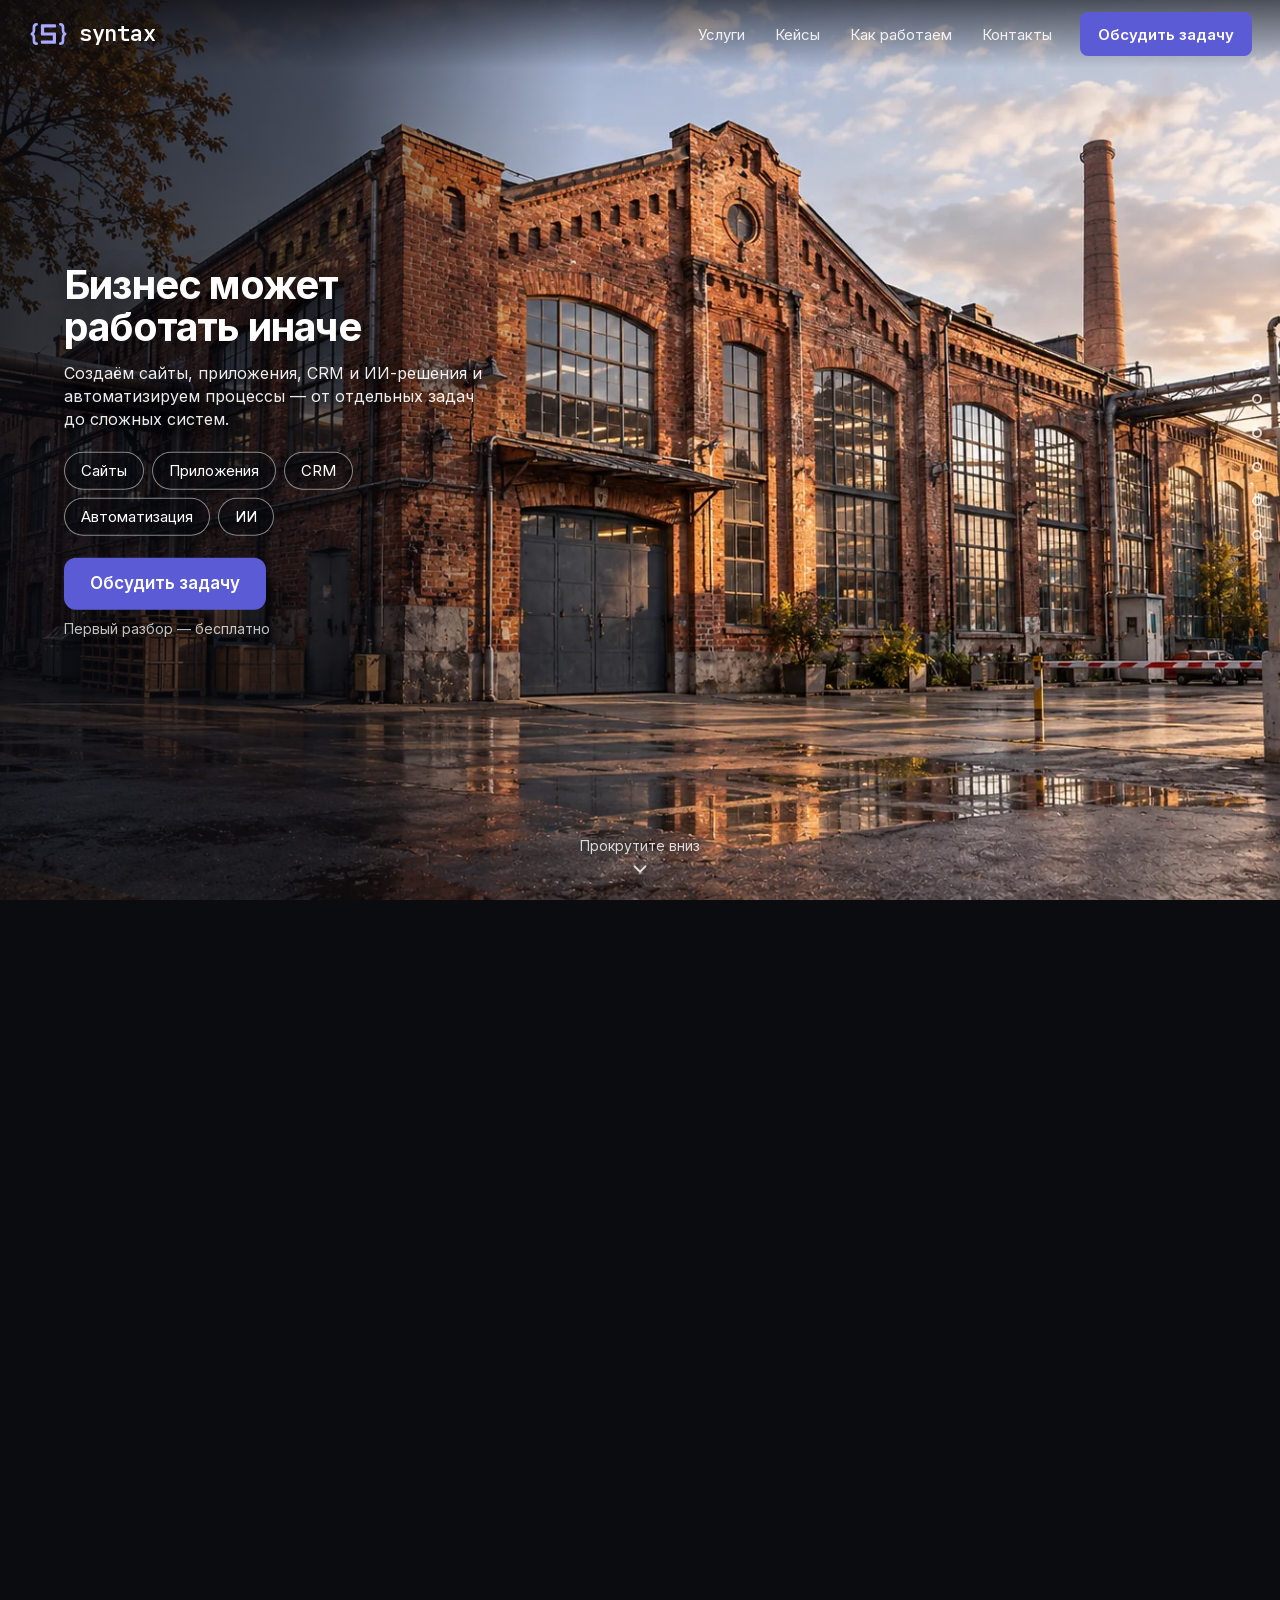
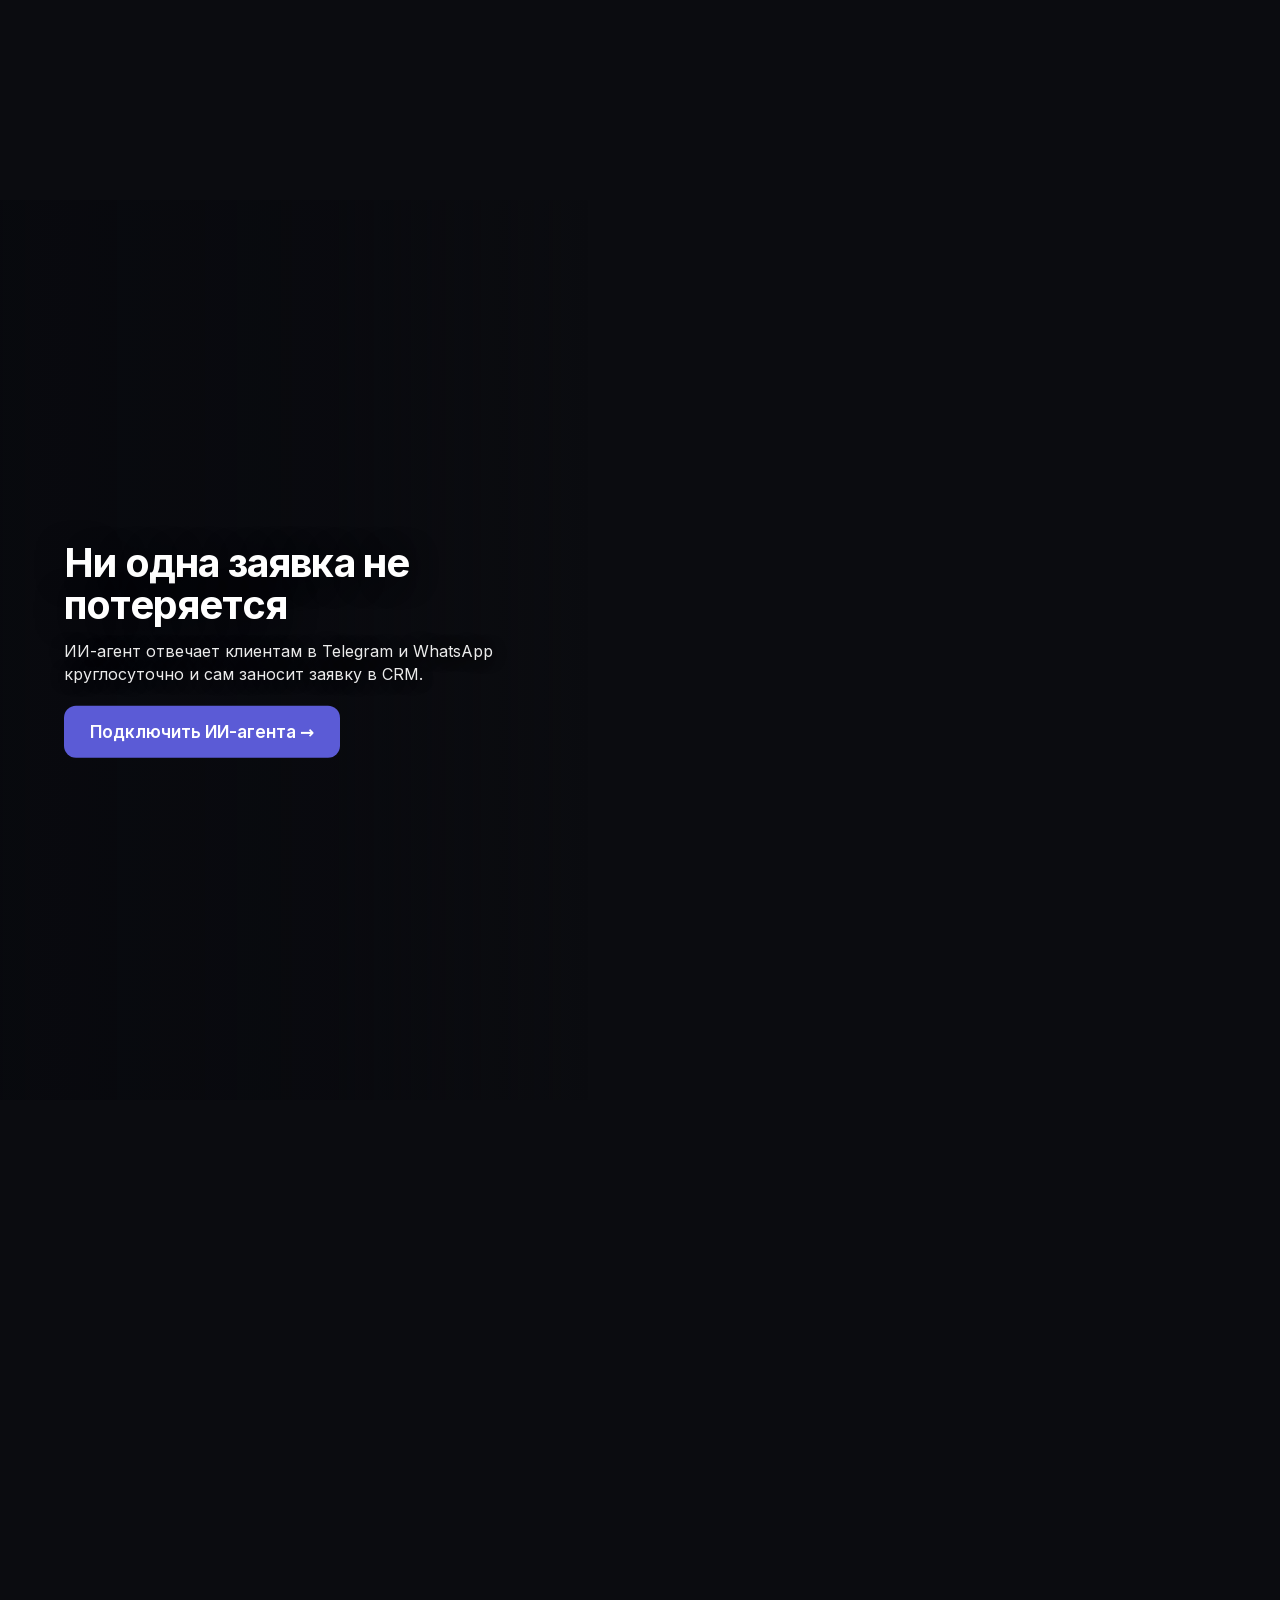
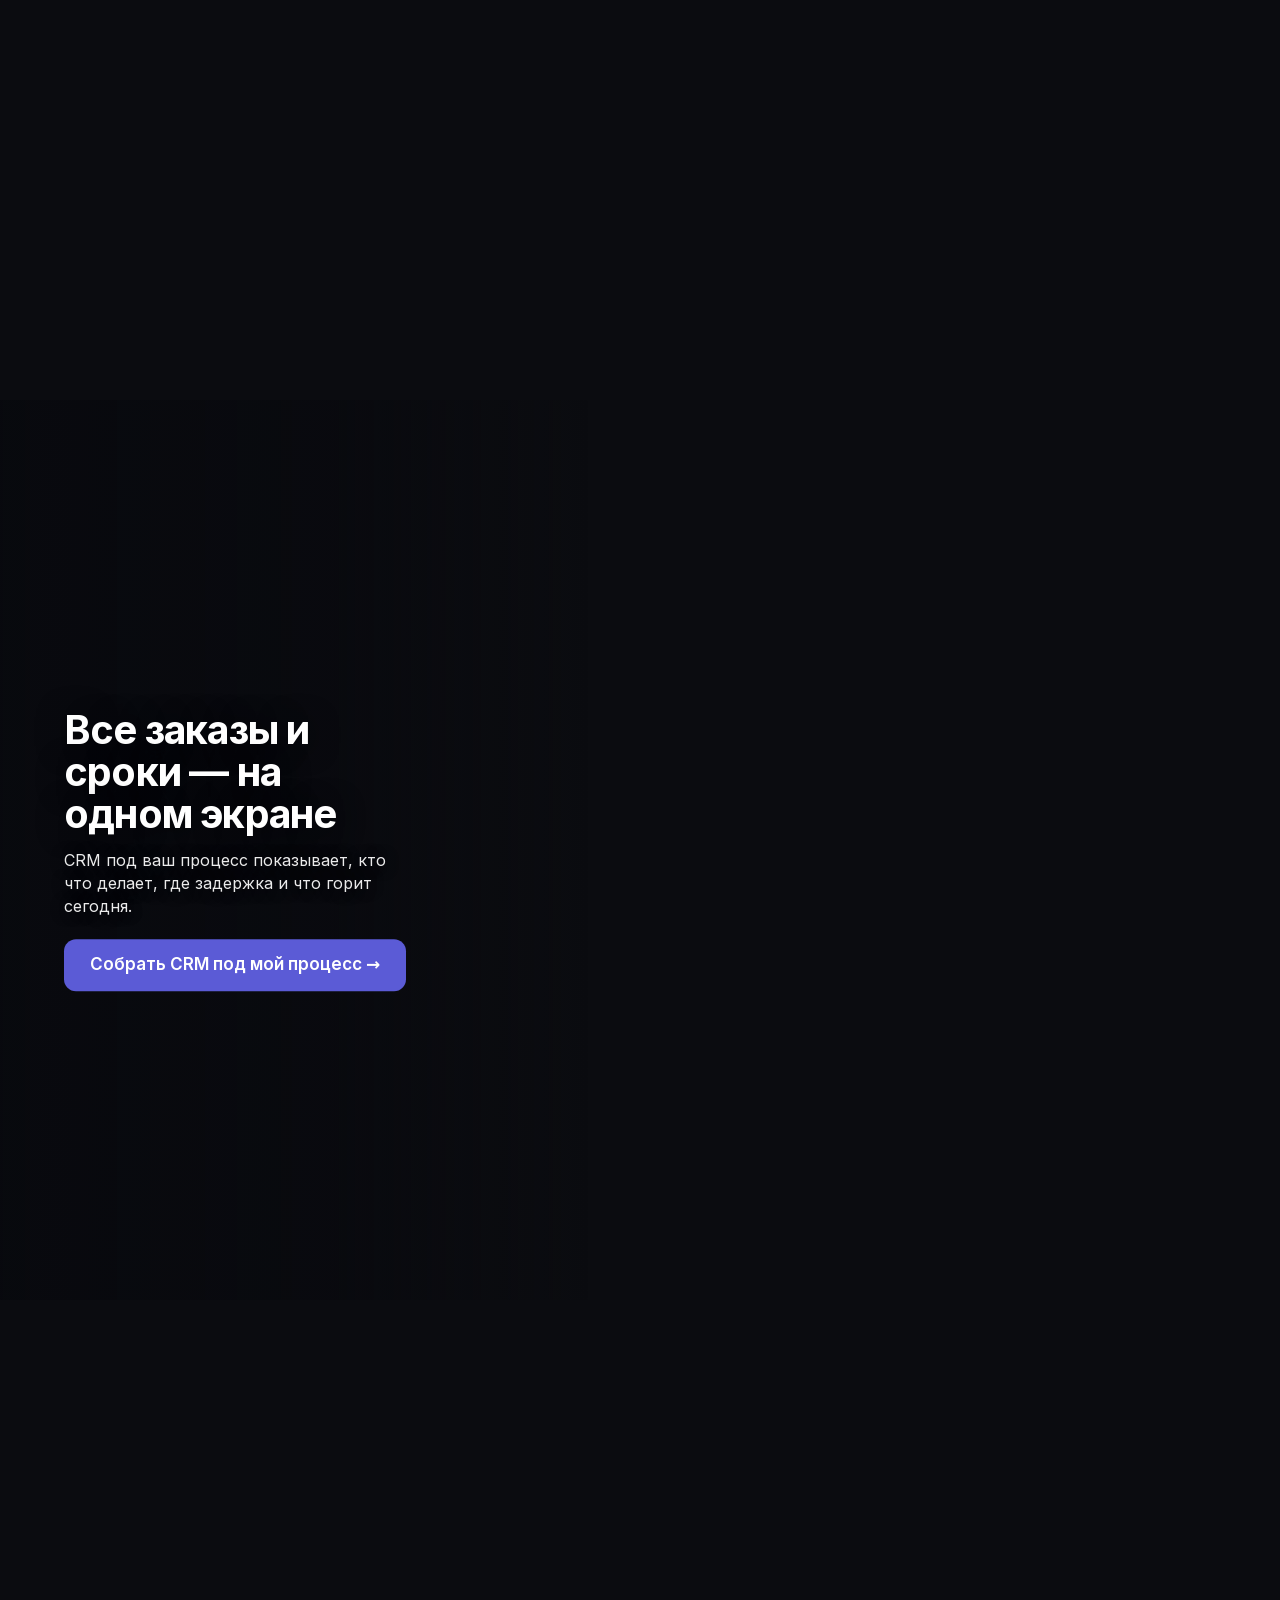
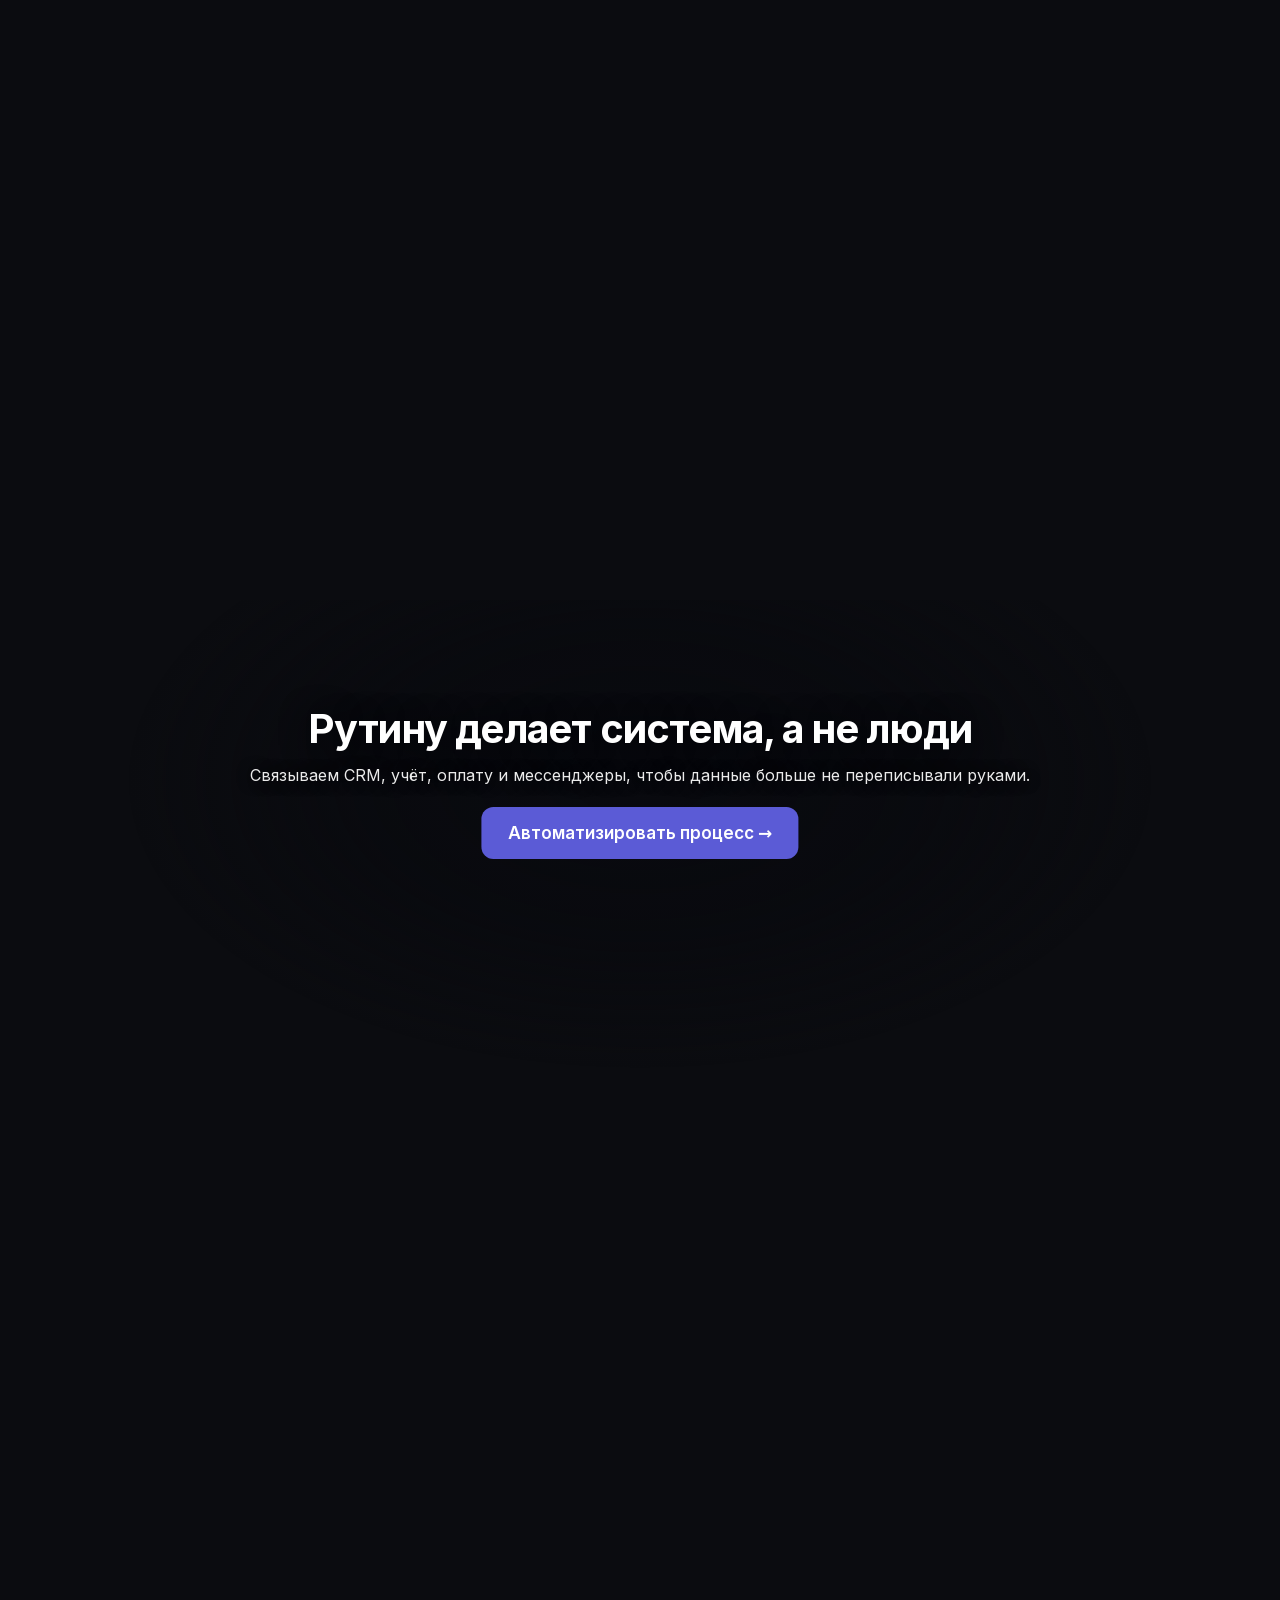
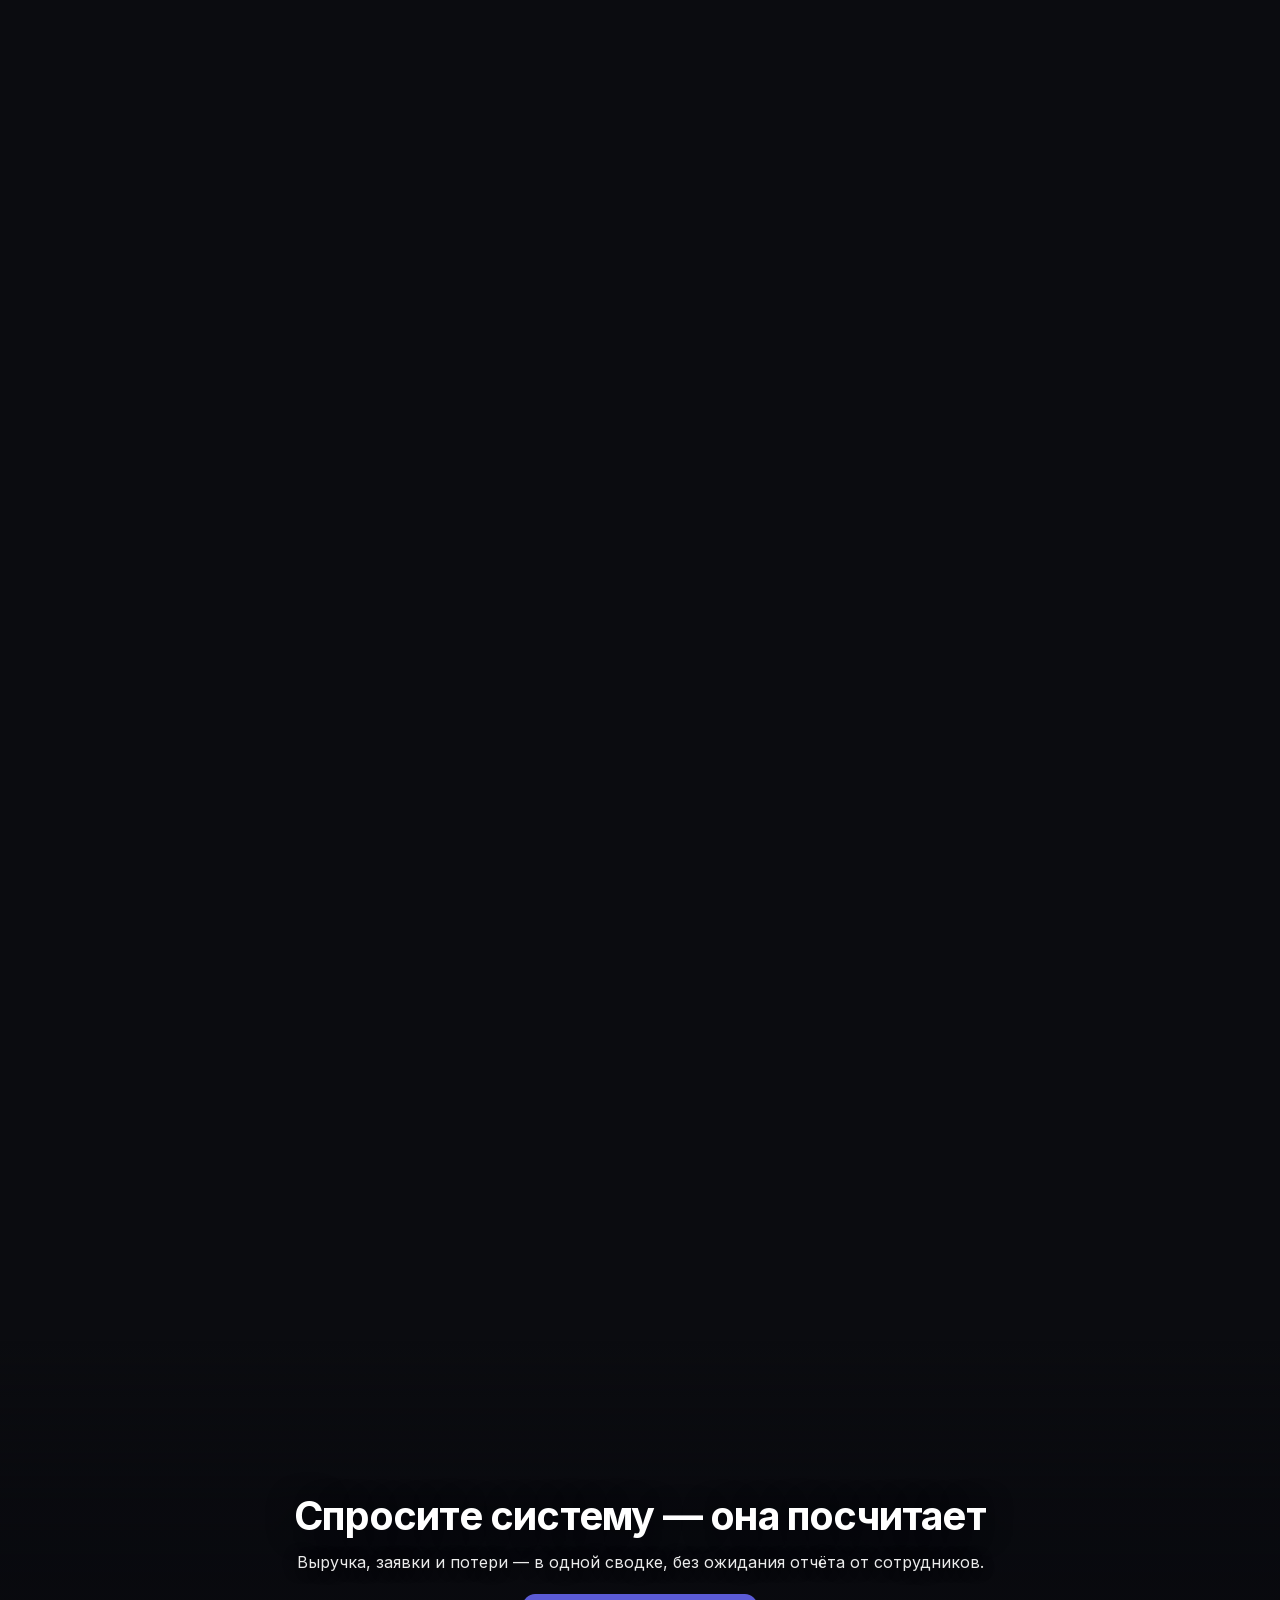
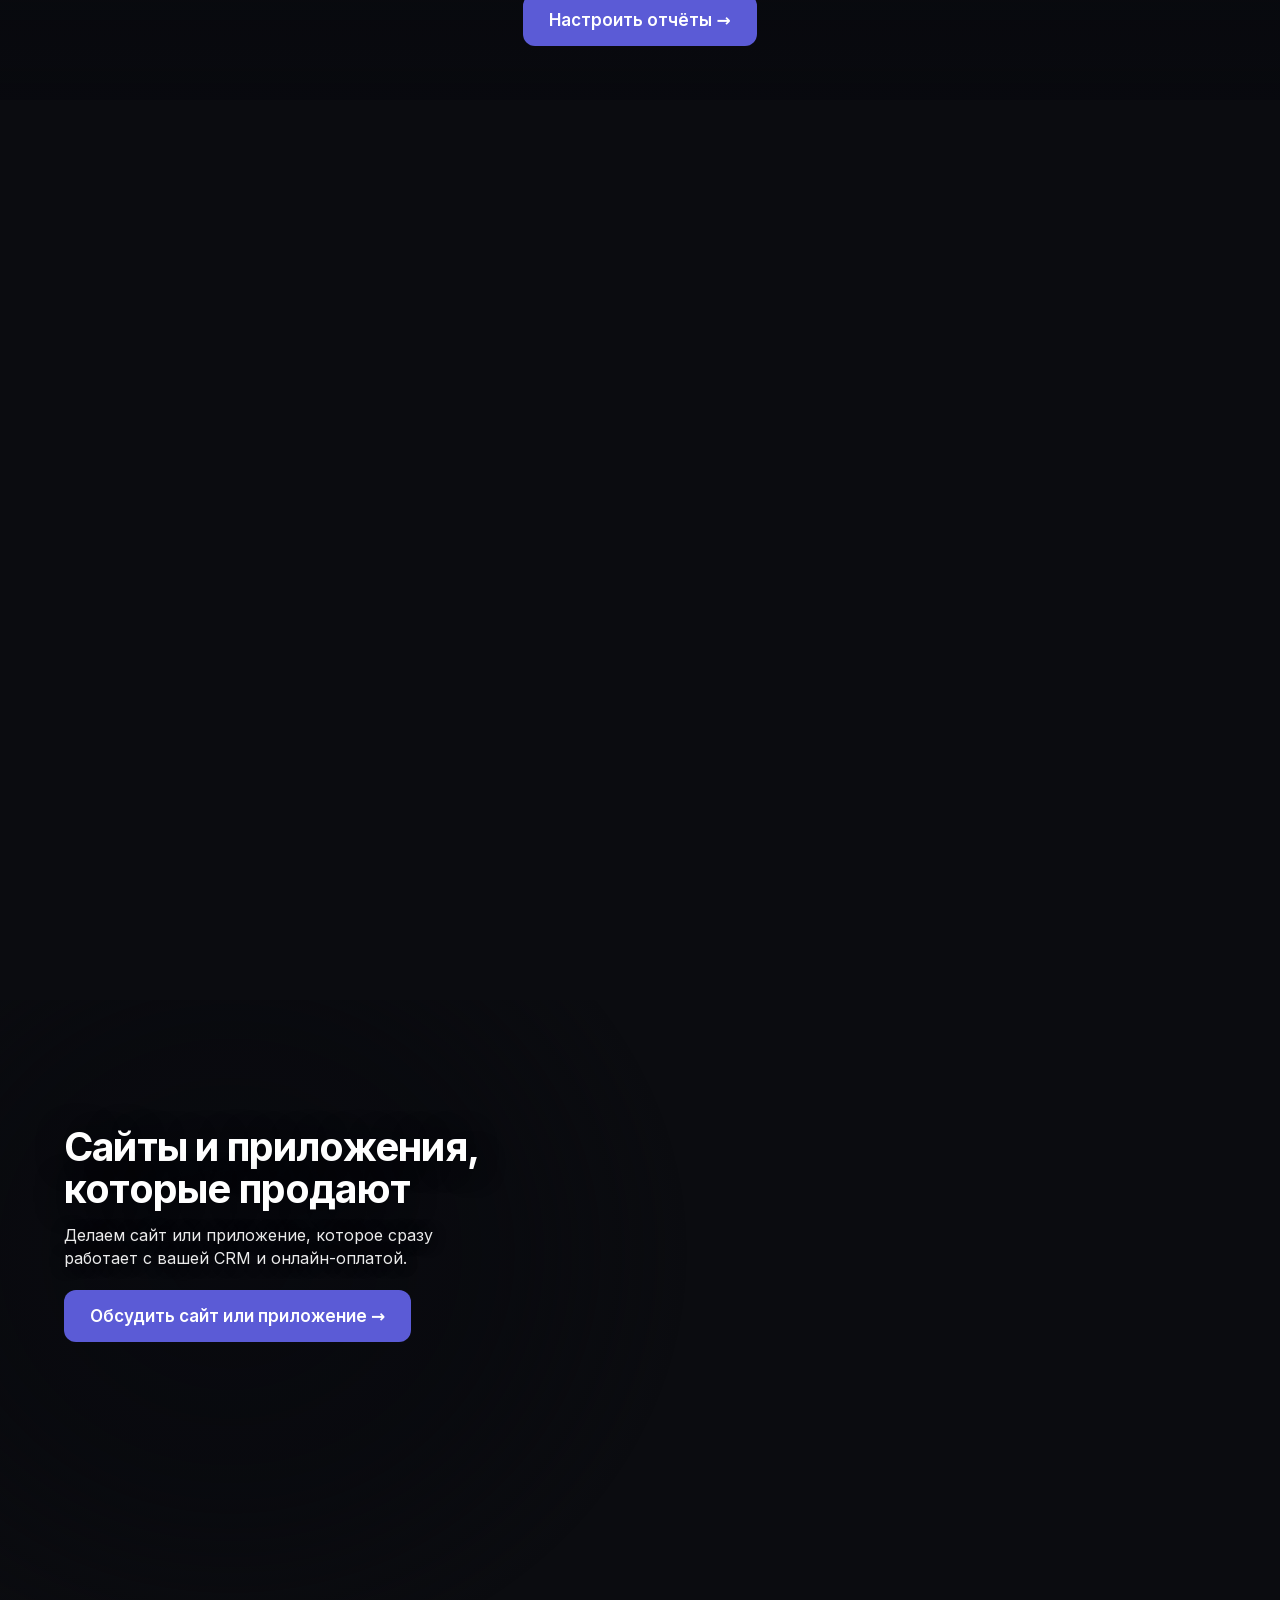
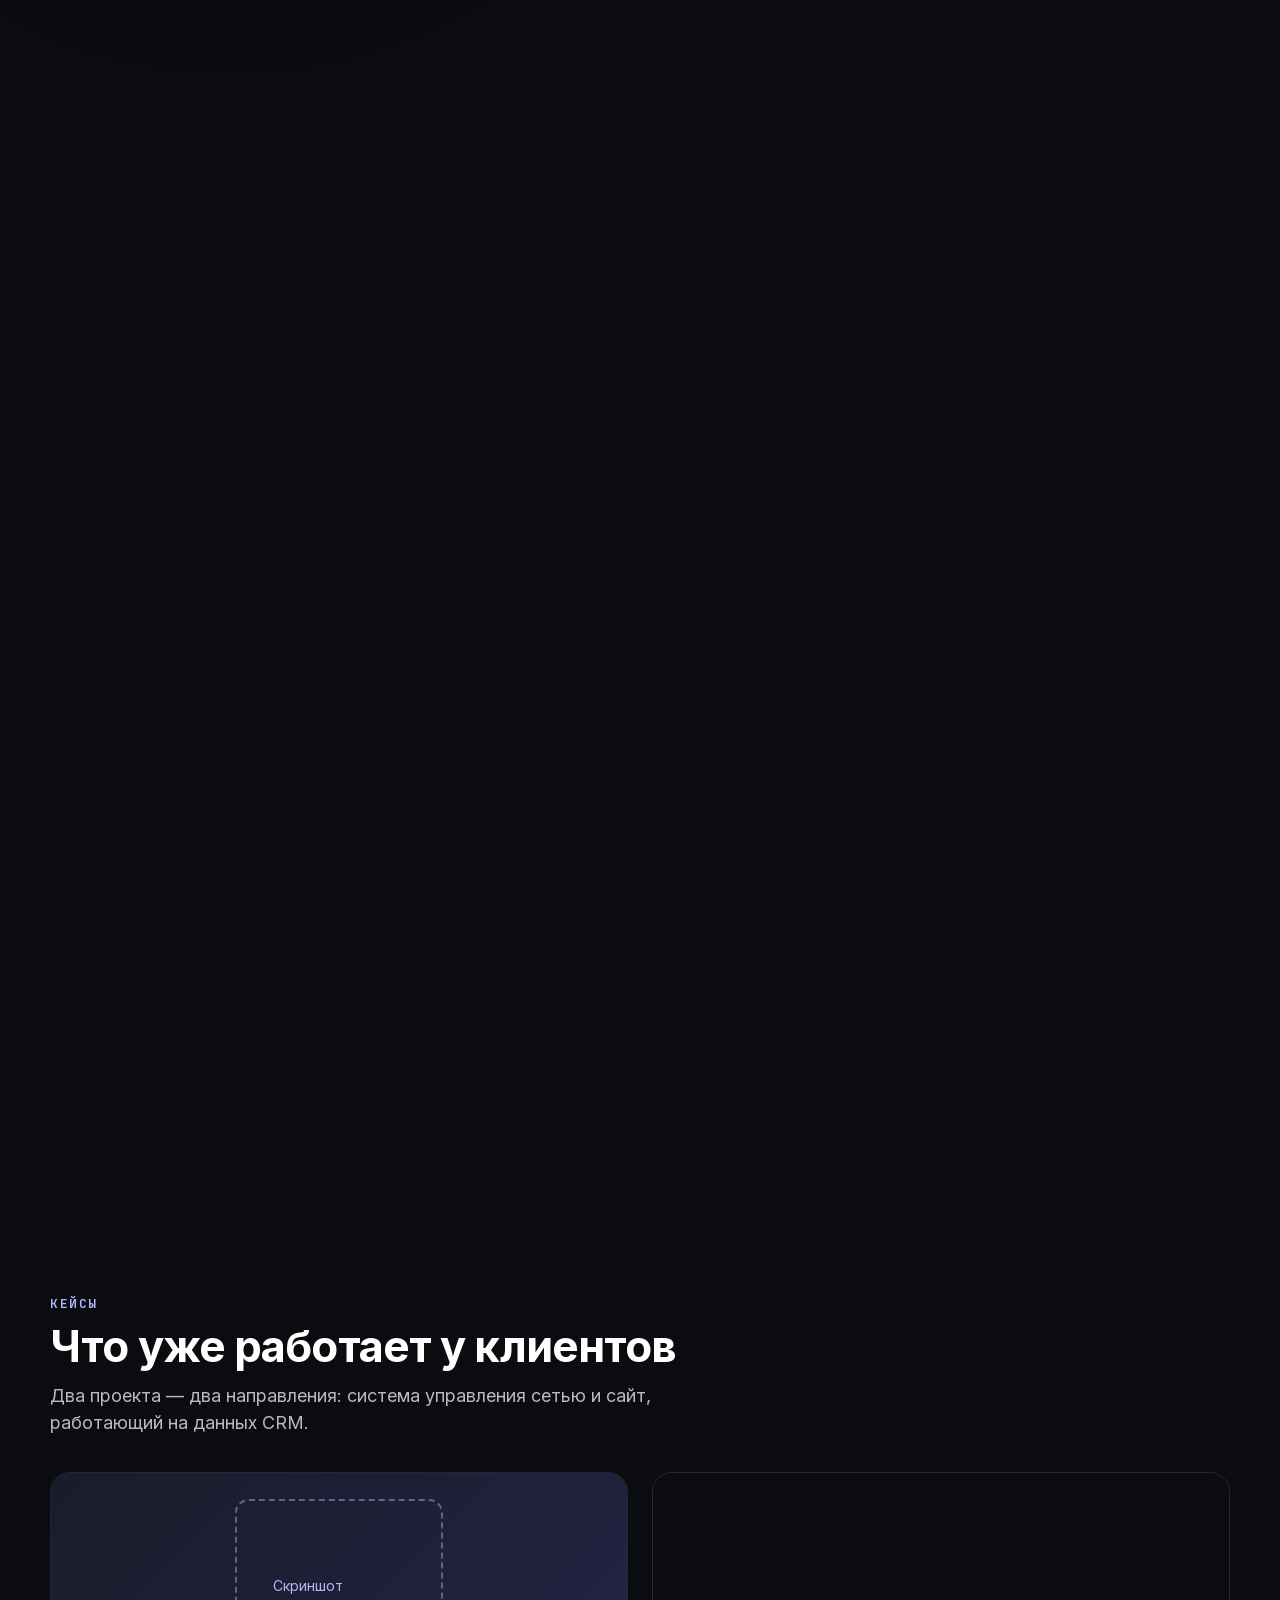
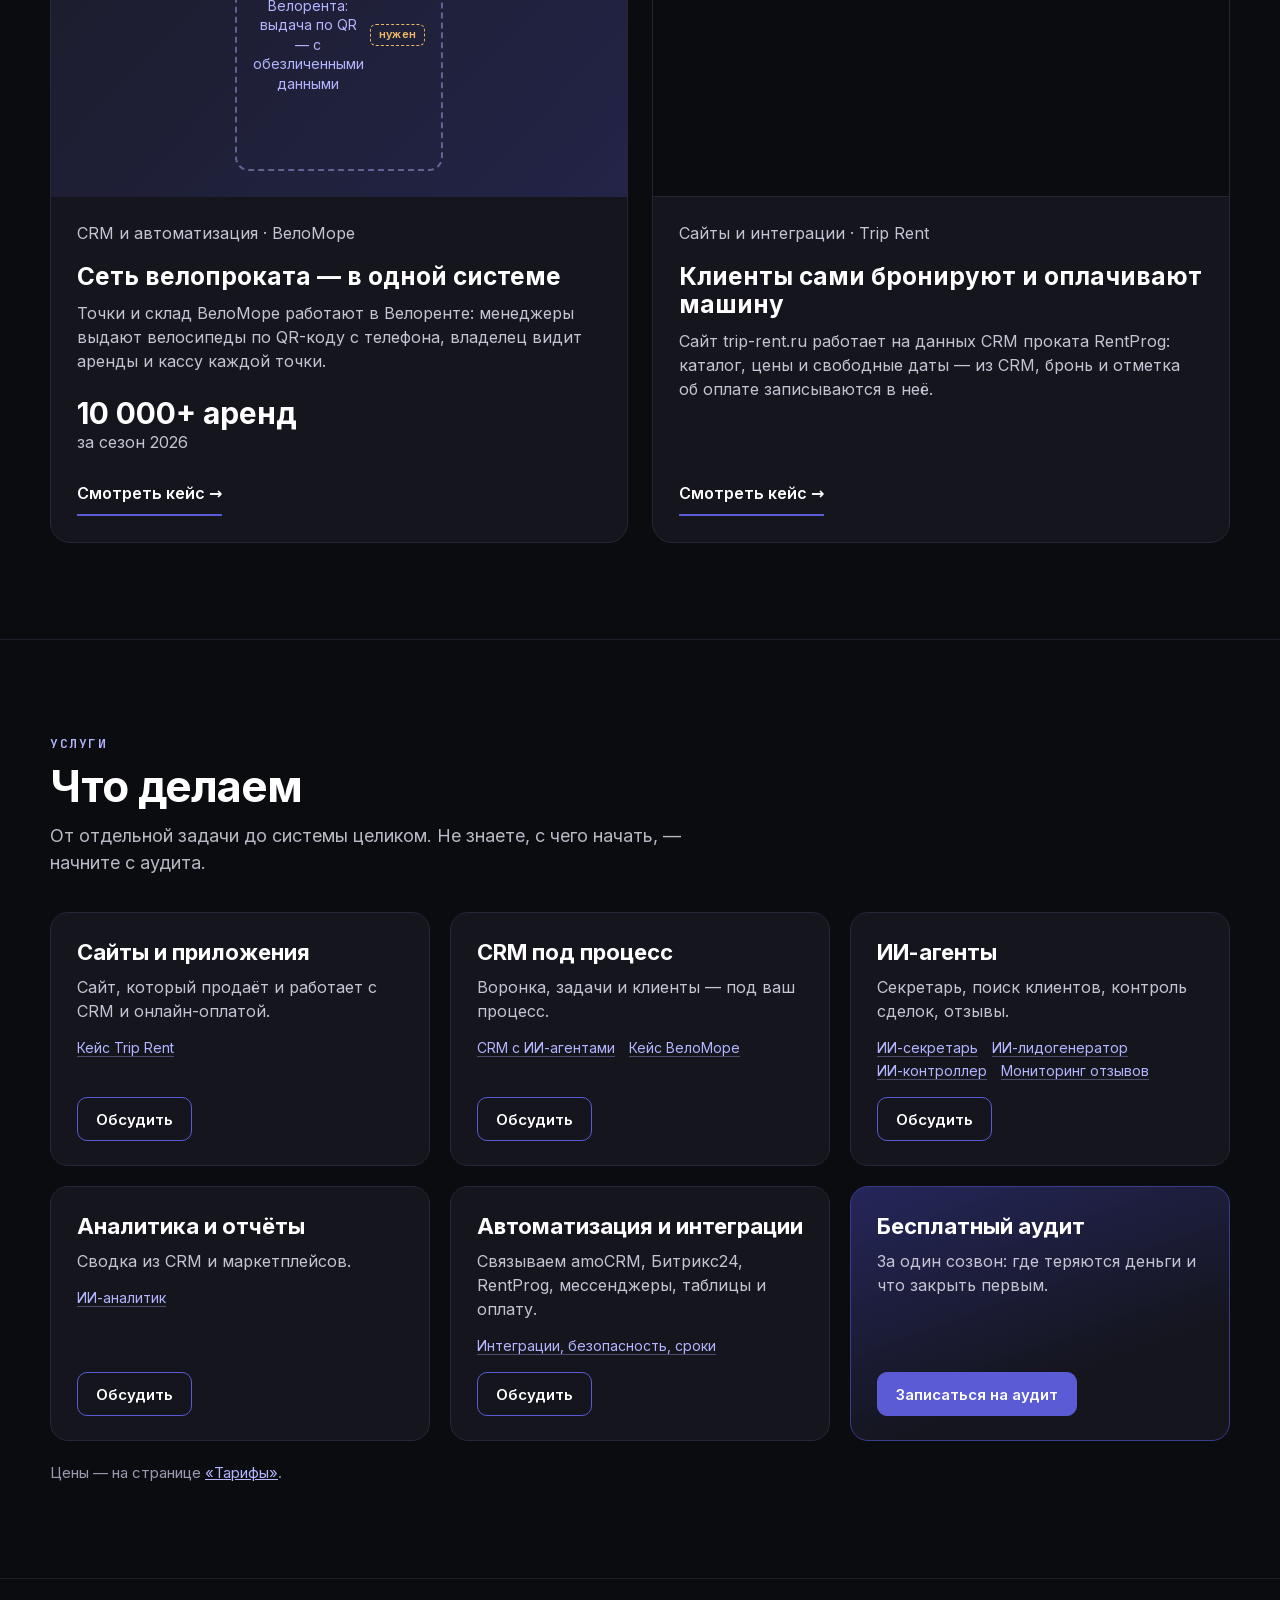
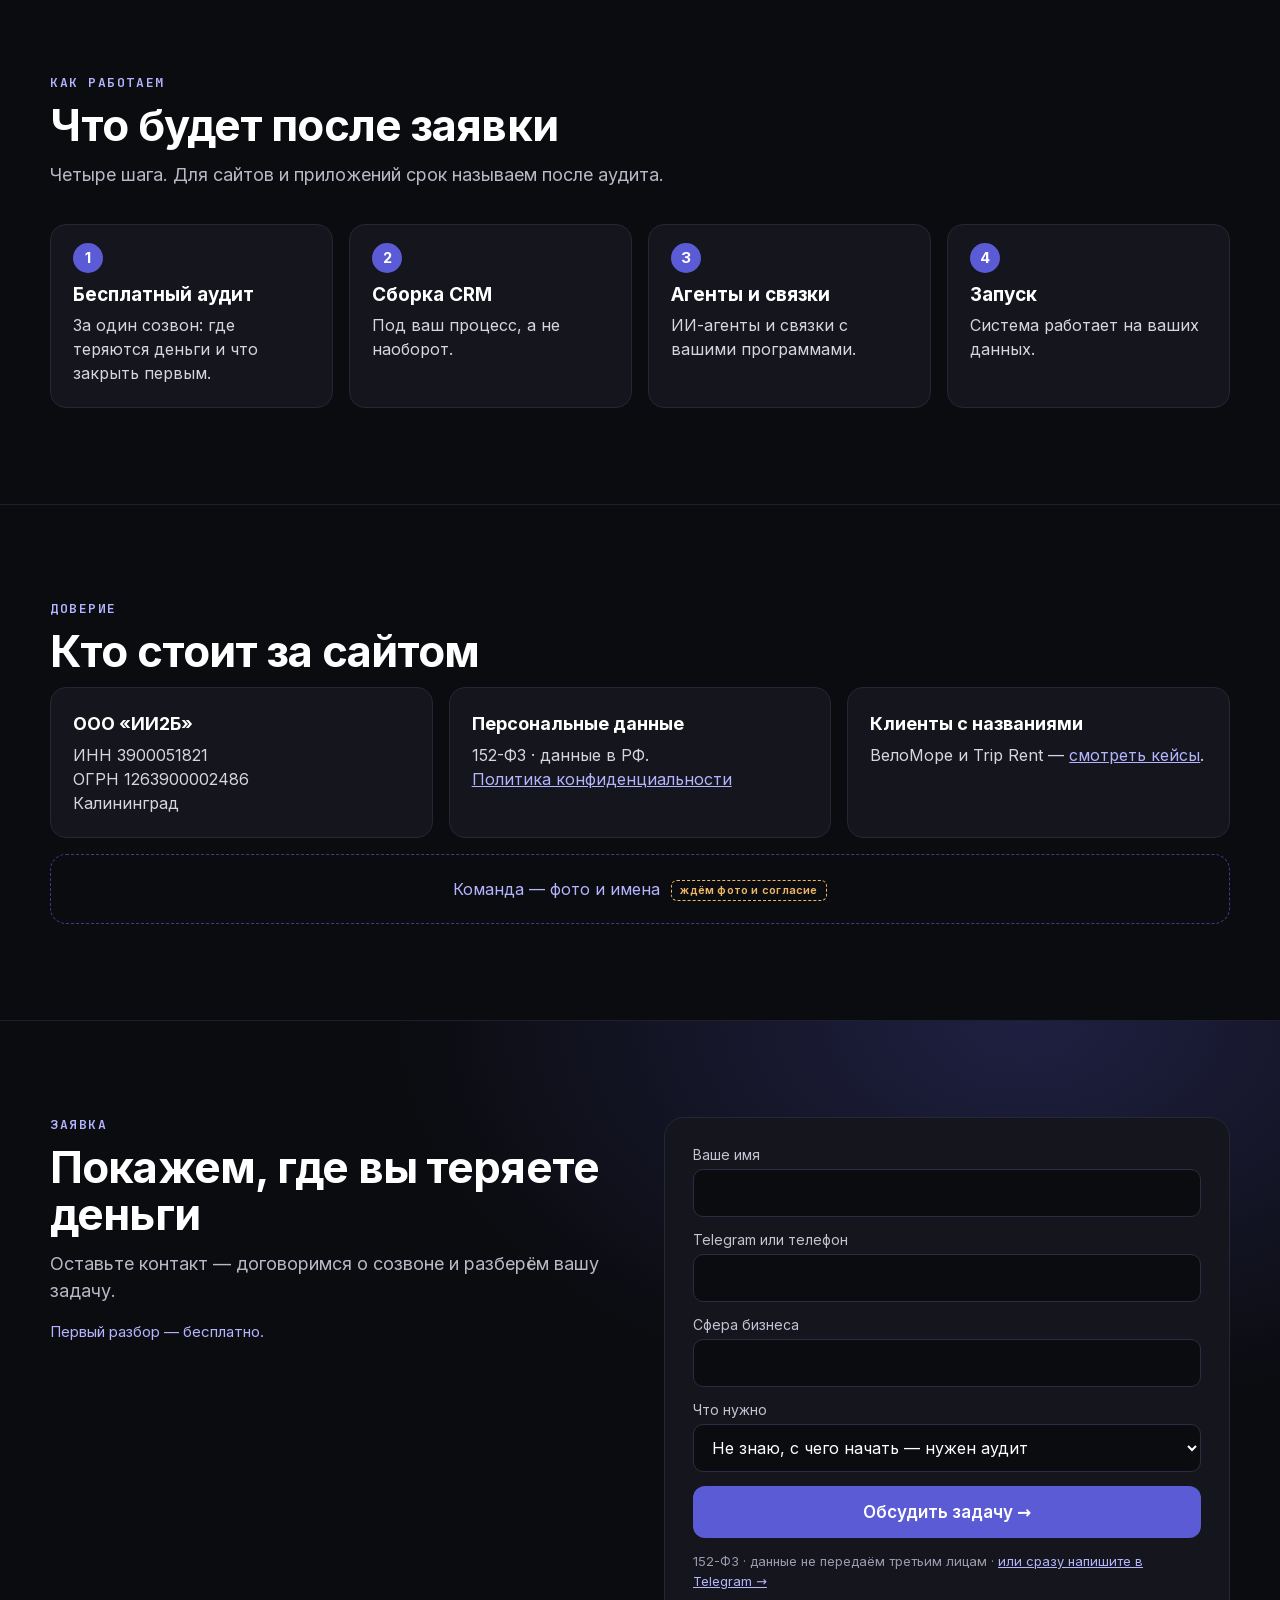
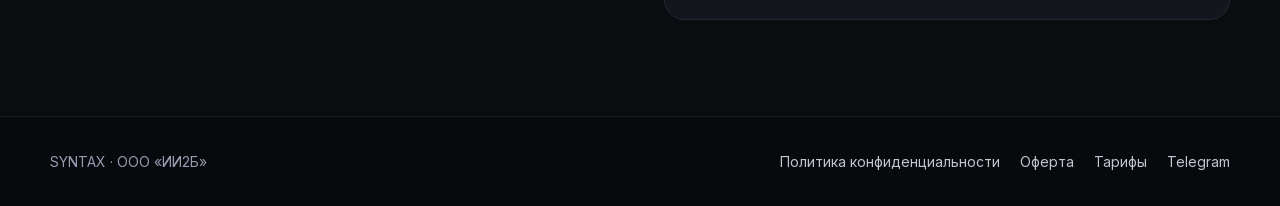
==== commit d4f6568f: "Прототип нового сайта — сборка 07.11.2026 01:14 Co-Authored-By: Claude Opus 5.5 <noreply@anthropic.c" ====
--- a/index.html
+++ b/index.html
@@ -11,6 +11,7 @@
 <link rel="stylesheet" href="css/scena.css?m=0711a">
 <link rel="stylesheet" href="css/scena-v2.css?m=0711c">
 <link rel="stylesheet" href="css/kejsy-v2.css?m=0711f">
+<link rel="stylesheet" href="css/bloki-v2.css?m=0711c">
 </head>
 <body>
 
@@ -20,20 +21,20 @@
         <span>syntax</span>
       </a>
   <nav class="menyu" aria-label="Разделы">
-    <a href="#dalshe">Услуги</a>
+    <a href="#uslugi">Услуги</a>
     <a href="#kejsy">Кейсы</a>
-    <a href="https://syntax.help/kak-rabotaet">Как работаем</a>
-    <a href="#dalshe">Контакты</a>
+    <a href="#kak">Как работаем</a>
+    <a href="#forma">Контакты</a>
     <a class="knopka" href="#" data-usluga="audit">Обсудить задачу</a>
     <button type="button" id="nav-burger" aria-label="Меню" aria-expanded="false" aria-controls="nav-menu">
       <svg viewBox="0 0 24 24" fill="none" stroke="currentColor" stroke-width="2" stroke-linecap="round" aria-hidden="true"><line x1="3" y1="7" x2="21" y2="7"/><line x1="3" y1="12" x2="21" y2="12"/><line x1="3" y1="17" x2="21" y2="17"/></svg>
     </button>
   </nav>
   <div id="nav-menu" hidden>
-    <a href="#dalshe">Услуги</a>
+    <a href="#uslugi">Услуги</a>
     <a href="#kejsy">Кейсы</a>
-    <a href="https://syntax.help/kak-rabotaet">Как работаем</a>
-    <a href="#dalshe">Контакты</a>
+    <a href="#kak">Как работаем</a>
+    <a href="#forma">Контакты</a>
   </div>
 </header>
 
@@ -180,13 +181,122 @@
   </div>
 </section>
 
-<section class="v2-dalshe" id="dalshe">
-  <div>
-    <h2>Дальше — остальные блоки после сцен</h2>
-    <ul><li>Услуги — шесть карточек</li><li>Как работаем</li><li>Команда и доверие</li><li>Основная форма</li></ul>
-    <p>Следующий шаг сборки, по документу структуры.</p>
-  </div>
-</section>
+<section class="b2" id="uslugi" aria-labelledby="uslugi-z">
+  <div class="b2-in">
+    <p class="k2-metka">Услуги</p>
+    <h2 id="uslugi-z">Что делаем</h2>
+    <p class="k2-pod">От отдельной задачи до системы целиком. Не знаете, с чего начать, — начните с аудита.</p>
+    <div class="b2-uslugi">
+      <article class="b2-usluga">
+        <h3>Сайты и приложения</h3>
+        <p>Сайт, который продаёт и работает с CRM и онлайн-оплатой.</p>
+        <ul class="b2-ssylki"><li><a href="kejs-trip-rent.html">Кейс Trip Rent</a></li></ul>
+        <button type="button" class="b2-obsudit" data-usluga="sayt">Обсудить</button>
+      </article>
+      <article class="b2-usluga">
+        <h3>CRM под процесс</h3>
+        <p>Воронка, задачи и клиенты — под ваш процесс.</p>
+        <ul class="b2-ssylki"><li><a href="https://syntax.help/crm-s-ii-agentami">CRM с ИИ-агентами</a></li><li><a href="kejs-velomore.html">Кейс ВелоМоре</a></li></ul>
+        <button type="button" class="b2-obsudit" data-usluga="crm">Обсудить</button>
+      </article>
+      <article class="b2-usluga">
+        <h3>ИИ-агенты</h3>
+        <p>Секретарь, поиск клиентов, контроль сделок, отзывы.</p>
+        <ul class="b2-ssylki"><li><a href="https://syntax.help/secretar">ИИ-секретарь</a></li><li><a href="https://syntax.help/lidogenerator">ИИ-лидогенератор</a></li><li><a href="https://syntax.help/kontroler">ИИ-контроллер</a></li><li><a href="https://syntax.help/otzovnik">Мониторинг отзывов</a></li></ul>
+        <button type="button" class="b2-obsudit" data-usluga="agent">Обсудить</button>
+      </article>
+      <article class="b2-usluga">
+        <h3>Аналитика и отчёты</h3>
+        <p>Сводка из CRM и маркетплейсов.</p>
+        <ul class="b2-ssylki"><li><a href="https://syntax.help/analitik">ИИ-аналитик</a></li></ul>
+        <button type="button" class="b2-obsudit" data-usluga="analitika">Обсудить</button>
+      </article>
+      <article class="b2-usluga">
+        <h3>Автоматизация и интеграции</h3>
+        <p>Связываем amoCRM, Битрикс24, RentProg, мессенджеры, таблицы и оплату.</p>
+        <ul class="b2-ssylki"><li><a href="https://syntax.help/kak-rabotaet">Интеграции, безопасность, сроки</a></li></ul>
+        <button type="button" class="b2-obsudit" data-usluga="avtomat">Обсудить</button>
+      </article>
+      <article class="b2-usluga audit">
+        <h3>Бесплатный аудит</h3>
+        <p>За один созвон: где теряются деньги и что закрыть первым.</p>
+        <button type="button" class="b2-obsudit" data-usluga="audit">Записаться на аудит</button>
+      </article>
+    </div>
+    <p class="b2-tarify">Цены — на странице <a href="https://syntax.help/tarify">«Тарифы»</a>.</p>
+  </div>
+</section>
+
+<section class="b2" id="kak" aria-labelledby="kak-z">
+  <div class="b2-in">
+    <p class="k2-metka">Как работаем</p>
+    <h2 id="kak-z">Что будет после заявки</h2>
+    <p class="k2-pod">Четыре шага. Для сайтов и приложений срок называем после аудита.</p>
+    <ol class="b2-shagi">
+      <li><b>Бесплатный аудит</b>За один созвон: где теряются деньги и что закрыть первым.</li>
+      <li><b>Сборка CRM</b>Под ваш процесс, а не наоборот.</li>
+      <li><b>Агенты и связки</b>ИИ-агенты и связки с вашими программами.</li>
+      <li><b>Запуск</b>Система работает на ваших данных.</li>
+    </ol>
+  </div>
+</section>
+
+<section class="b2" id="doverie" aria-labelledby="doverie-z">
+  <div class="b2-in">
+    <p class="k2-metka">Доверие</p>
+    <h2 id="doverie-z">Кто стоит за сайтом</h2>
+    <div class="b2-doverie">
+      <div><b>ООО «ИИ2Б»</b>ИНН 3900051821<br>ОГРН 1263900002486<br>Калининград</div>
+      <div><b>Персональные данные</b>152-ФЗ · данные в РФ.<br><a href="https://syntax.help/privacy">Политика конфиденциальности</a></div>
+      <div><b>Клиенты с названиями</b>ВелоМоре и Trip Rent — <a href="#kejsy">смотреть кейсы</a>.</div>
+      <div class="b2-komanda">Команда — фото и имена <span class="soglasovat">ждём фото и согласие</span></div>
+    </div>
+  </div>
+</section>
+
+<section class="b2 b2-forma-blok" id="forma" aria-labelledby="forma-z">
+  <div class="b2-in b2-forma-setka">
+    <div>
+      <p class="k2-metka">Заявка</p>
+      <h2 id="forma-z">Покажем, где вы теряете деньги</h2>
+      <p class="k2-pod">Оставьте контакт — договоримся о созвоне и разберём вашу задачу.</p>
+      <p class="b2-mel">Первый разбор — бесплатно.</p>
+    </div>
+    <div>
+      <form class="b2-forma" id="b2-forma" novalidate>
+        <label>Ваше имя<input name="name" required autocomplete="name"></label>
+        <label>Telegram или телефон<input name="contact" required autocomplete="tel"></label>
+        <label>Сфера бизнеса<input name="sfera" autocomplete="organization"></label>
+        <label>Что нужно<select name="usluga">
+          <option value="audit">Не знаю, с чего начать — нужен аудит</option>
+          <option value="agent">ИИ-агент: заявки и ответы клиентам</option>
+          <option value="crm">CRM под процесс</option>
+          <option value="avtomat">Автоматизация и интеграции</option>
+          <option value="analitika">Аналитика и отчёты</option>
+          <option value="sayt">Сайт или приложение</option>
+        </select></label>
+        <button type="submit" class="v2-knopka">Обсудить задачу →</button>
+        <p class="m">152-ФЗ · данные не передаём третьим лицам · <a href="https://t.me/syntax_ai_agency" target="_blank" rel="noopener">или сразу напишите в Telegram →</a></p>
+      </form>
+      <div class="b2-spasibo" id="b2-spasibo" hidden>
+        <p class="z">Спасибо! Заявка отправлена</p>
+        <p class="m">Это прототип: заявка никуда не ушла.</p>
+      </div>
+    </div>
+  </div>
+</section>
+
+<footer class="b2-podval">
+  <div class="b2-in">
+    <span>SYNTAX · ООО «ИИ2Б»</span>
+    <nav aria-label="Документы и связь">
+      <a href="https://syntax.help/privacy">Политика конфиденциальности</a>
+      <a href="https://syntax.help/oferta">Оферта</a>
+      <a href="https://syntax.help/tarify">Тарифы</a>
+      <a href="https://t.me/syntax_ai_agency" target="_blank" rel="noopener">Telegram</a>
+    </nav>
+  </div>
+</footer>
 
 <div class="v2-forma-fon" hidden>
   <form class="v2-forma" role="dialog" aria-modal="true" aria-labelledby="v2-forma-z" novalidate>
@@ -252,5 +362,6 @@
 <script src="js/scena/scena.js?m=0711a"></script>
 <script src="js/scena/zapusk-v2.js?m=0711d"></script>
 <script src="js/scena/v2-dop.js?m=0711a"></script>
+<script src="js/scena/bloki-v2.js?m=0711a"></script>
 </body>
 </html>
--- a/css/bloki-v2.css
+++ b/css/bloki-v2.css
@@ -0,0 +1,80 @@
+/* Блоки после сцен v2 (07.11.2026): услуги, как работаем, доверие, основная форма, подвал.
+   Тексты — по документу структуры 06.11 (блоки 7, 9, 10, 11). Гамма — как у кейсов: тёмный фон, фиолетовый SYNTAX. */
+.b2{background:#0b0c10;color:#ececf2;padding:96px 24px;border-top:1px solid #1e1f2b}
+.b2-in{max-width:1180px;margin:0 auto}
+.b2 h2{margin:0 0 12px;font-size:clamp(30px,3.4vw,52px);line-height:1.08;letter-spacing:-.02em;color:#fff}
+
+/* Услуги */
+.b2-uslugi{display:grid;grid-template-columns:repeat(3,1fr);gap:20px}
+.b2-usluga{display:flex;flex-direction:column;background:#14151d;border:1px solid #262736;border-radius:18px;padding:26px 26px 24px;transition:border-color .2s,transform .2s}
+.b2-usluga:hover{border-color:#5B5BD6;transform:translateY(-2px)}
+.b2-usluga h3{margin:0 0 10px;color:#fff;font-size:22px;line-height:1.2}
+.b2-usluga p{margin:0 0 16px;color:#c4c4d2;font-size:16px;line-height:1.5}
+.b2-usluga .b2-ssylki{margin:0 0 18px;padding:0;list-style:none;display:flex;flex-wrap:wrap;gap:6px 14px;font-size:14px}
+.b2-usluga .b2-ssylki a{color:#b4b4ff;text-decoration:none;border-bottom:1px solid rgba(180,180,255,.35)}
+.b2-usluga .b2-ssylki a:hover{color:#fff}
+.b2-usluga .b2-obsudit{margin-top:auto;align-self:flex-start;display:inline-flex;align-items:center;min-height:44px;padding:0 18px;border:1px solid #5B5BD6;border-radius:10px;
+  background:transparent;color:#fff;font:600 15px/1 Inter,system-ui,sans-serif;cursor:pointer;transition:background .2s}
+.b2-usluga .b2-obsudit:hover{background:#5B5BD6}
+.b2-usluga.audit{background:linear-gradient(160deg,#25265a,#14151d 70%);border-color:#3b3c8a}
+.b2-usluga.audit .b2-obsudit{background:#5B5BD6}
+.b2-tarify{margin:22px 0 0;color:#9a9ab0;font-size:15px}
+.b2-tarify a{color:#b4b4ff}
+
+/* Как работаем */
+.b2-shagi{margin:0;padding:0;list-style:none;display:grid;grid-template-columns:repeat(4,1fr);gap:16px;counter-reset:shag}
+.b2-shagi li{position:relative;background:#14151d;border:1px solid #262736;border-radius:16px;padding:58px 22px 22px;color:#d6d6e2;font-size:16px;line-height:1.5;counter-increment:shag}
+.b2-shagi li::before{content:counter(shag);position:absolute;top:18px;left:22px;width:30px;height:30px;border-radius:50%;background:#5B5BD6;color:#fff;
+  font:700 15px/30px Inter,system-ui,sans-serif;text-align:center}
+.b2-shagi li b{display:block;margin-bottom:6px;color:#fff;font-size:19px;line-height:1.25}
+
+/* Доверие */
+.b2-doverie{display:grid;grid-template-columns:repeat(3,1fr);gap:16px}
+.b2-doverie > div{background:#14151d;border:1px solid #262736;border-radius:16px;padding:22px;color:#d6d6e2;font-size:16px;line-height:1.5}
+.b2-doverie b{display:block;margin-bottom:6px;color:#fff;font-size:18px}
+.b2-doverie a{color:#b4b4ff}
+.b2-doverie .b2-komanda{grid-column:1/-1;border-style:dashed;border-color:#3b3c8a;background:transparent;text-align:center;color:#b4b4ff}
+
+/* Основная форма */
+.b2-forma-blok{background:radial-gradient(ellipse 70% 80% at 80% 0%,rgba(91,91,214,.25),rgba(11,12,16,0) 70%),#0b0c10}
+.b2-forma-setka{display:grid;grid-template-columns:1fr 1fr;gap:48px;align-items:start}
+.b2-forma-setka .k2-pod{margin-bottom:18px}
+.b2-forma-setka > div,.b2-forma label{min-width:0}
+.b2-forma select{width:100%;min-width:0;max-width:100%;text-overflow:ellipsis}
+.b2-mel{color:#b4b4ff;font-size:15px}
+.b2-forma{display:grid;gap:14px;background:#14151d;border:1px solid #262736;border-radius:20px;padding:28px}
+.b2-forma label{display:grid;gap:6px;color:#c4c4d2;font-size:14px}
+.b2-forma input,.b2-forma select{min-height:48px;padding:0 14px;border:1px solid #2c2d44;border-radius:10px;background:#0b0c10;color:#fff;font:16px Inter,system-ui,sans-serif}
+.b2-forma input:focus,.b2-forma select:focus{outline:2px solid #5B5BD6;outline-offset:1px;border-color:#5B5BD6}
+.b2-forma input[aria-invalid=true]{border-color:#e5484d}
+.b2-forma .v2-knopka{justify-content:center;min-height:52px}
+.b2-forma .m{margin:0;color:#9a9ab0;font-size:13px;line-height:1.5}
+.b2-forma .m a{color:#b4b4ff}
+.b2-forma[hidden],.b2-spasibo[hidden]{display:none}  /* display:grid иначе перебивает hidden */
+.b2-spasibo{background:#14151d;border:1px solid #3b3c8a;border-radius:20px;padding:36px 28px;text-align:center}
+.b2-spasibo .z{margin:0 0 8px;color:#fff;font-size:24px;font-weight:700}
+.b2-spasibo .m{margin:0;color:#9a9ab0}
+
+/* Подвал */
+.b2-podval{background:#08090c;color:#9a9ab0;padding:36px 24px calc(36px + env(safe-area-inset-bottom));border-top:1px solid #1e1f2b;font-size:14px}
+.b2-podval .b2-in{display:flex;flex-wrap:wrap;gap:12px 28px;justify-content:space-between;align-items:center}
+.b2-podval nav{display:flex;flex-wrap:wrap;gap:8px 20px}
+.b2-podval a{color:#c4c4d2;text-decoration:none}
+.b2-podval a:hover{color:#fff}
+
+/* Точки-переходы сцен прячутся, когда сцены кончились */
+.v2-tochki{transition:opacity .3s}
+.v2-tochki.skryty{opacity:0;pointer-events:none}
+
+@media (max-width:1024px){
+  .b2-uslugi{grid-template-columns:1fr 1fr}
+  .b2-shagi{grid-template-columns:1fr 1fr}
+}
+@media (max-width:860px){
+  .b2{padding:64px 16px}
+  .b2-uslugi,.b2-shagi,.b2-doverie,.b2-forma-setka{grid-template-columns:1fr}
+  .b2-forma-setka{gap:24px}
+  .b2-forma{padding:20px}
+  .b2-usluga .b2-obsudit{width:100%;justify-content:center}
+  .b2-podval{padding-left:16px;padding-right:16px}
+}
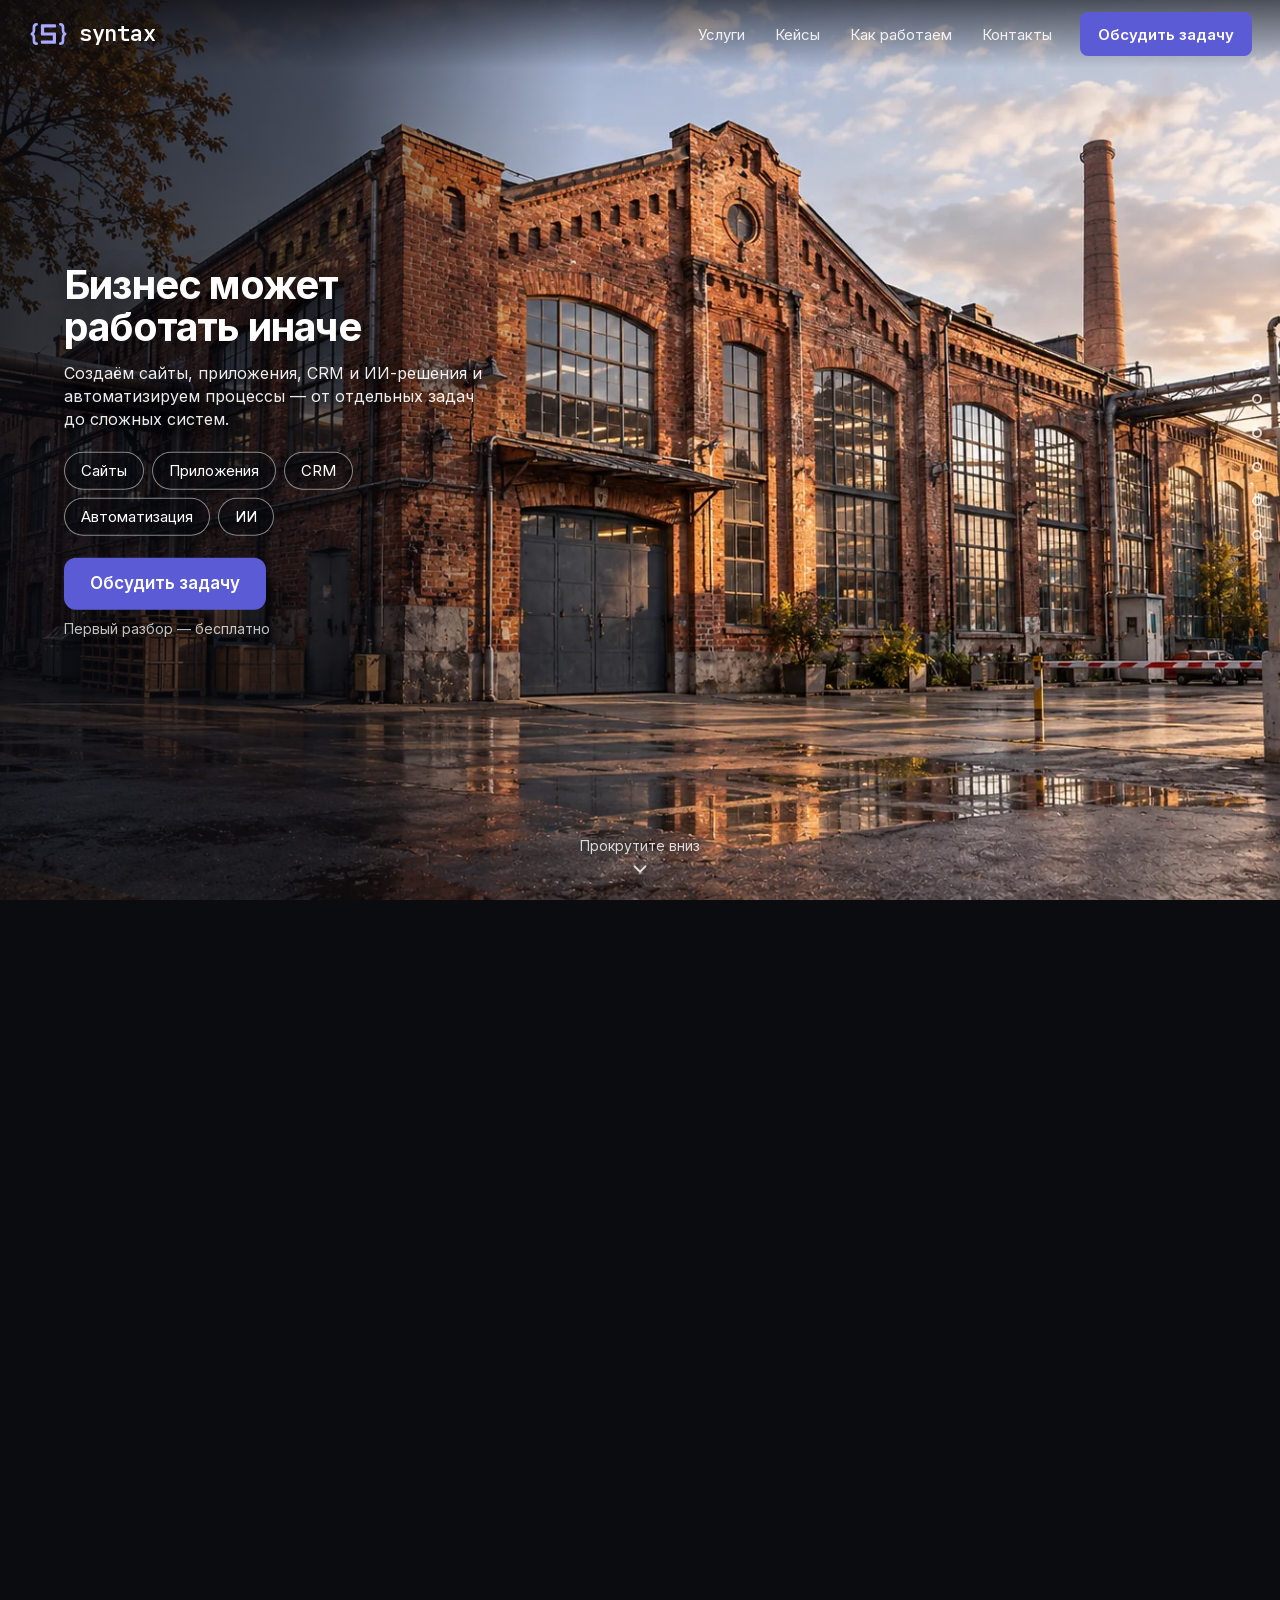
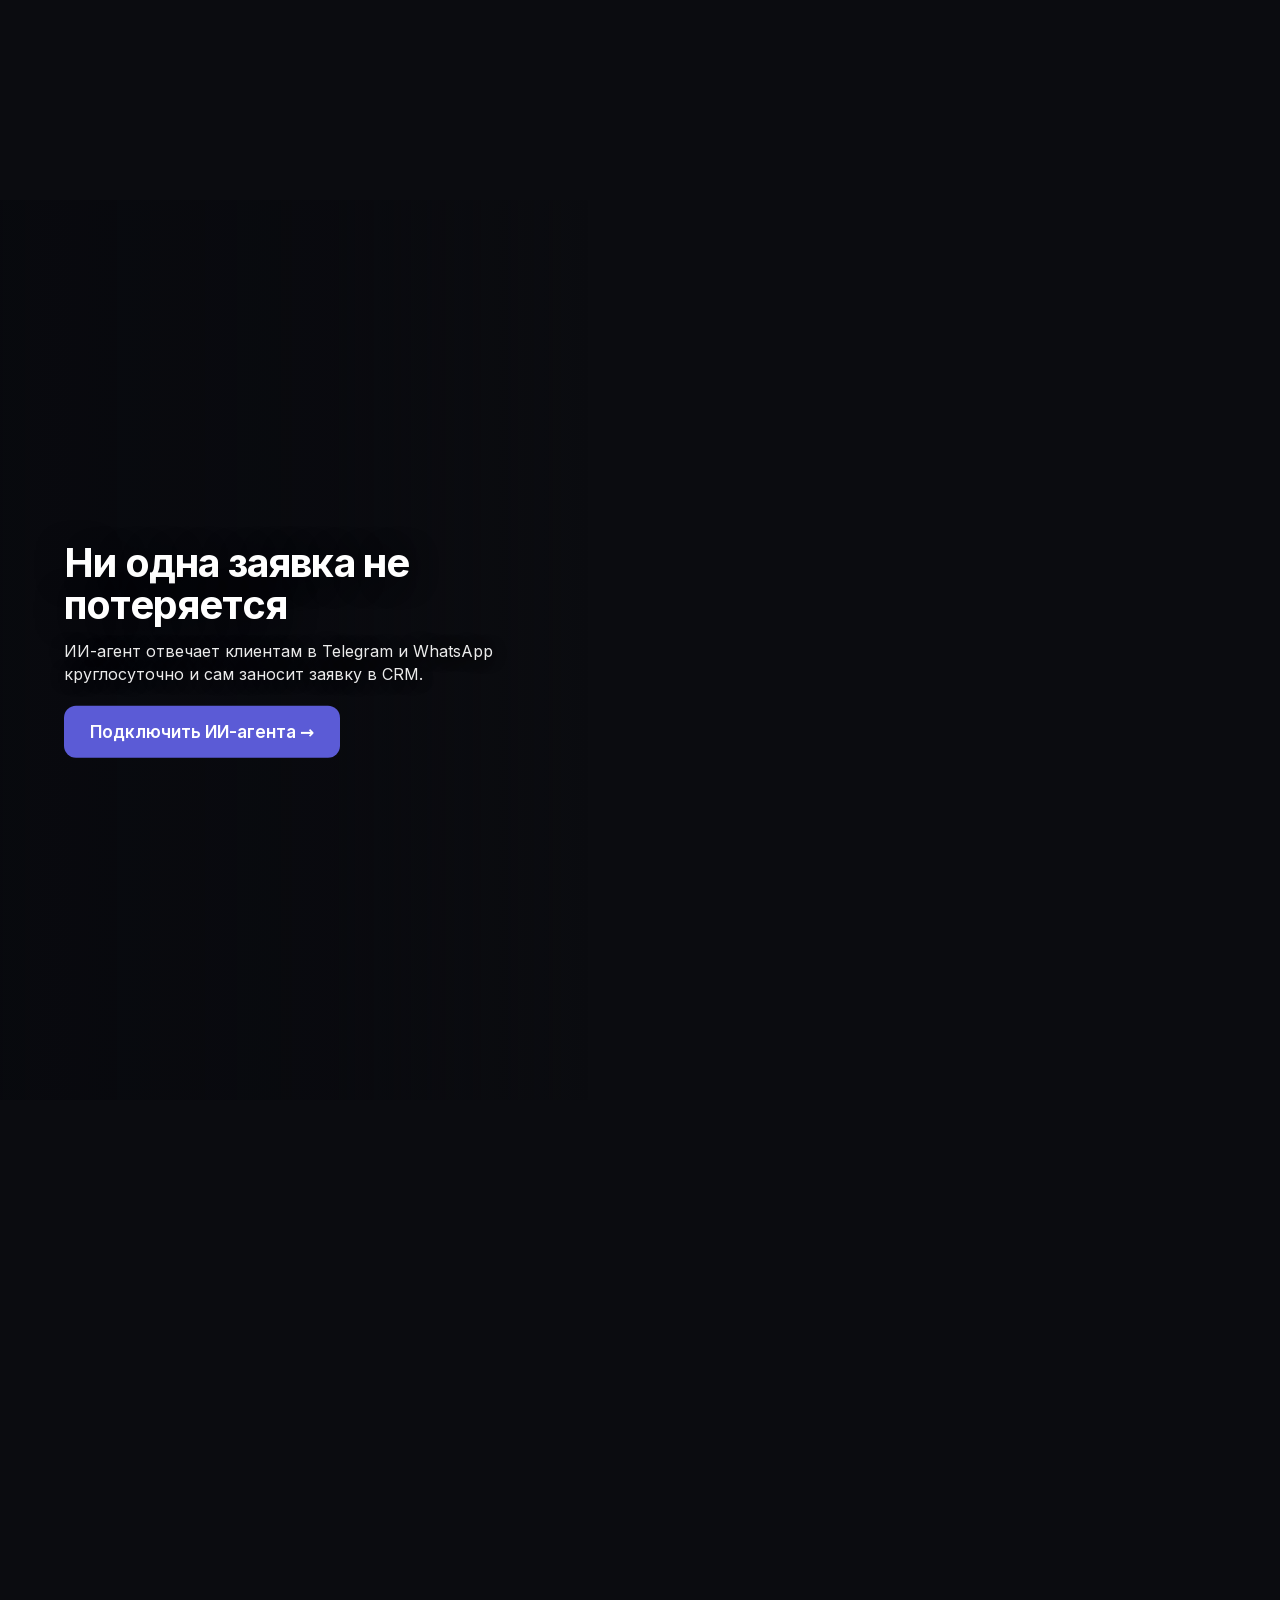
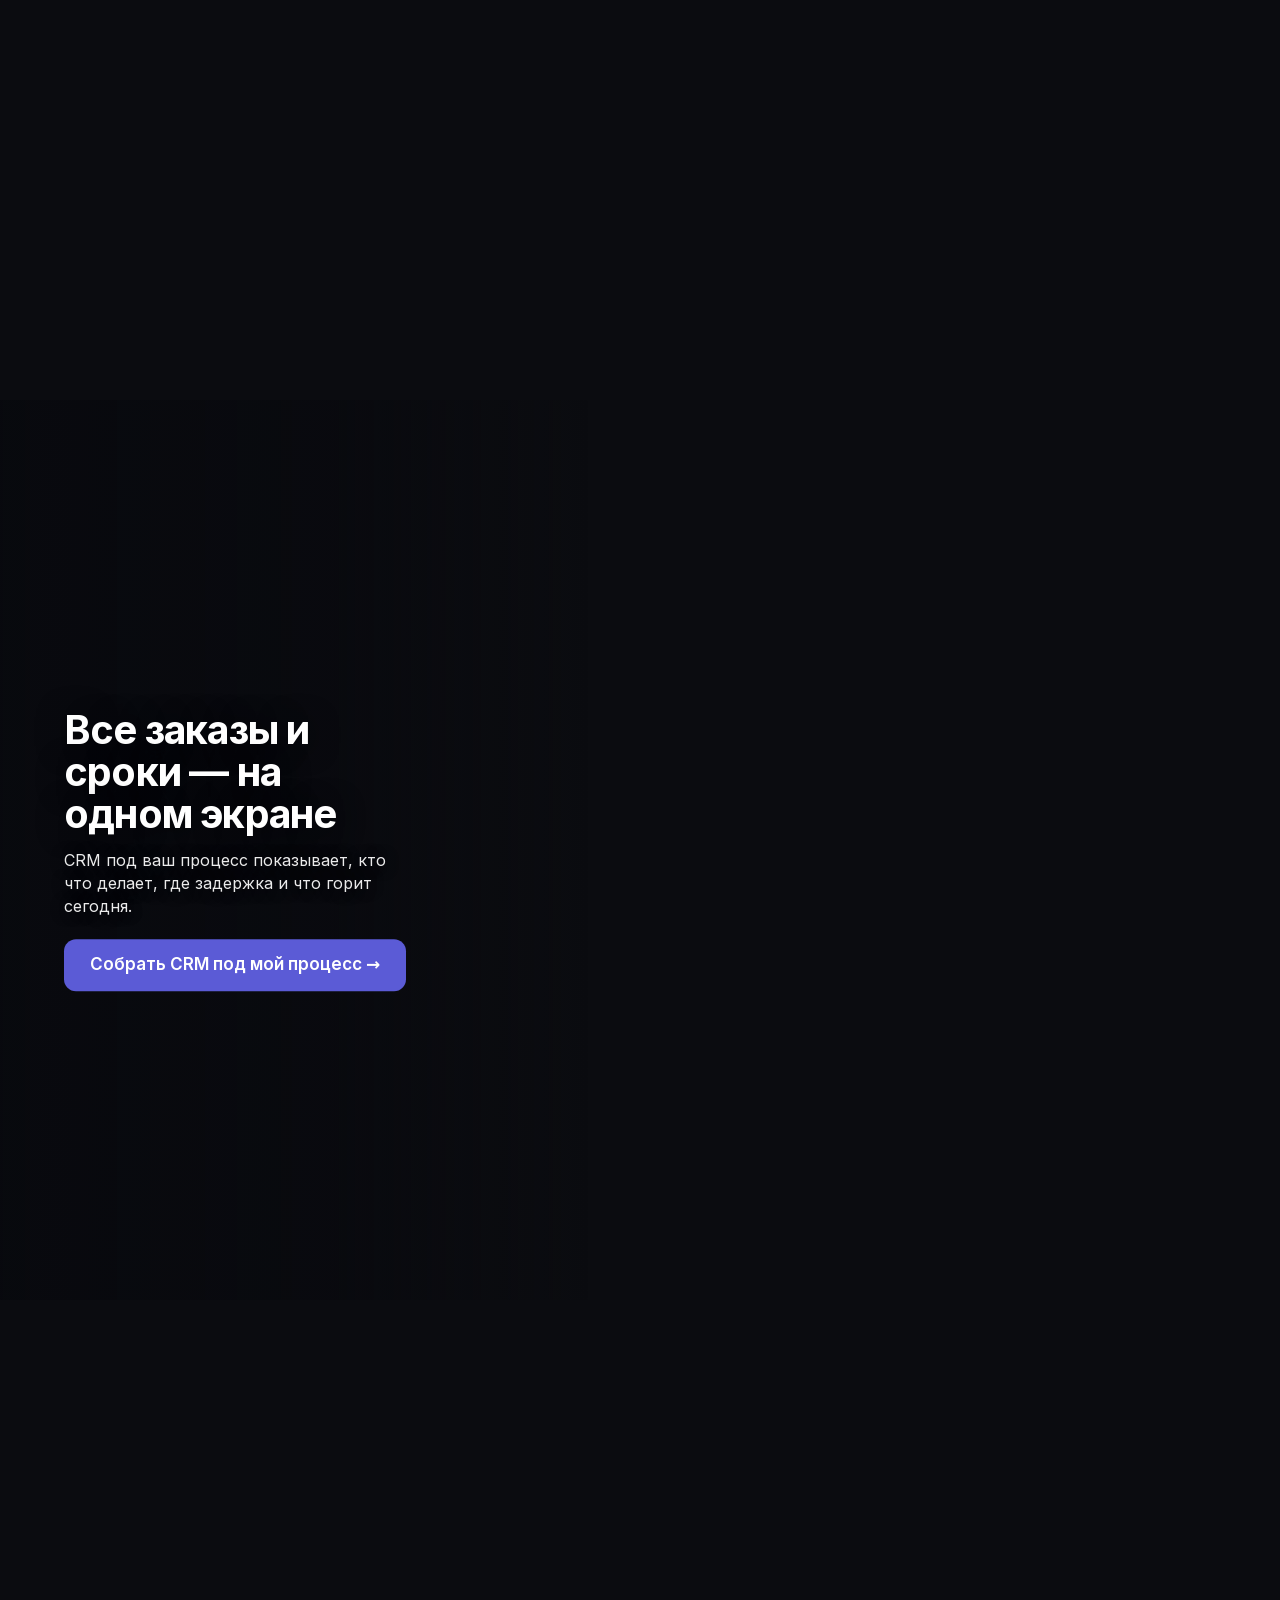
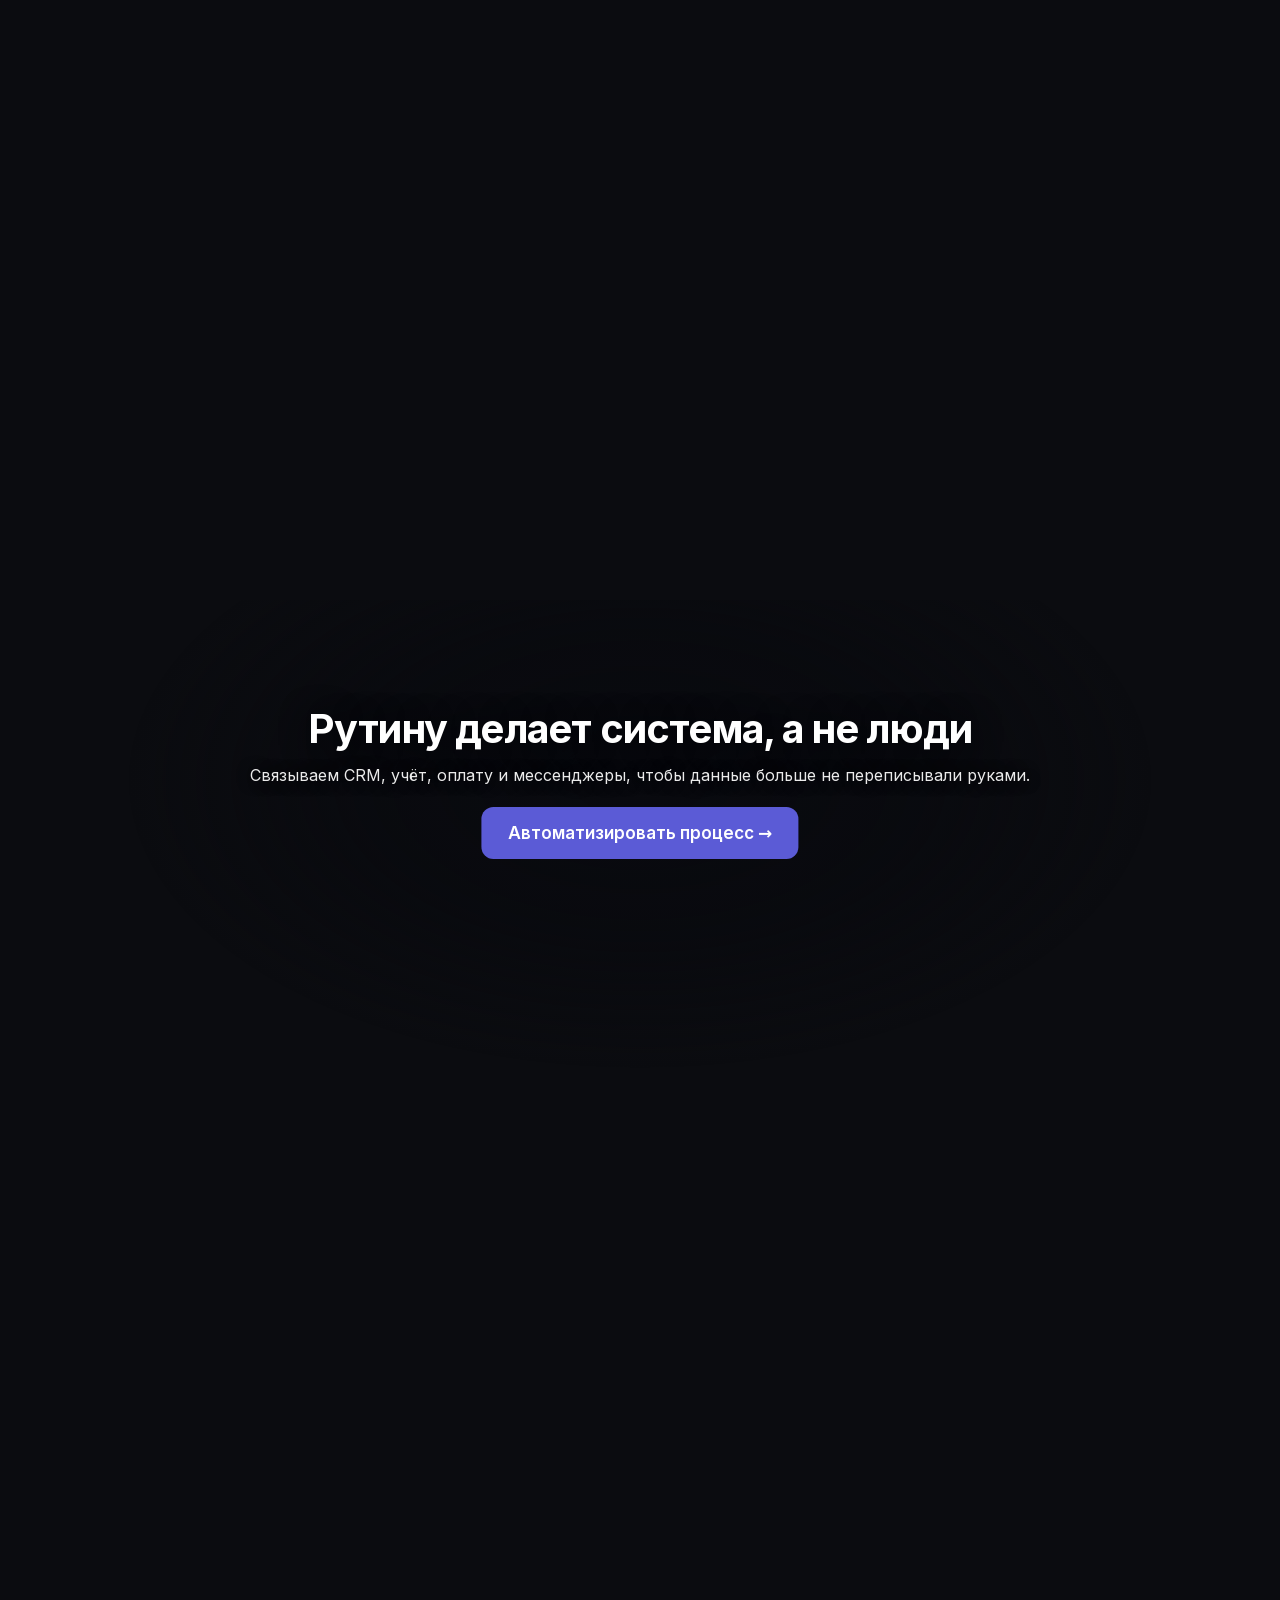
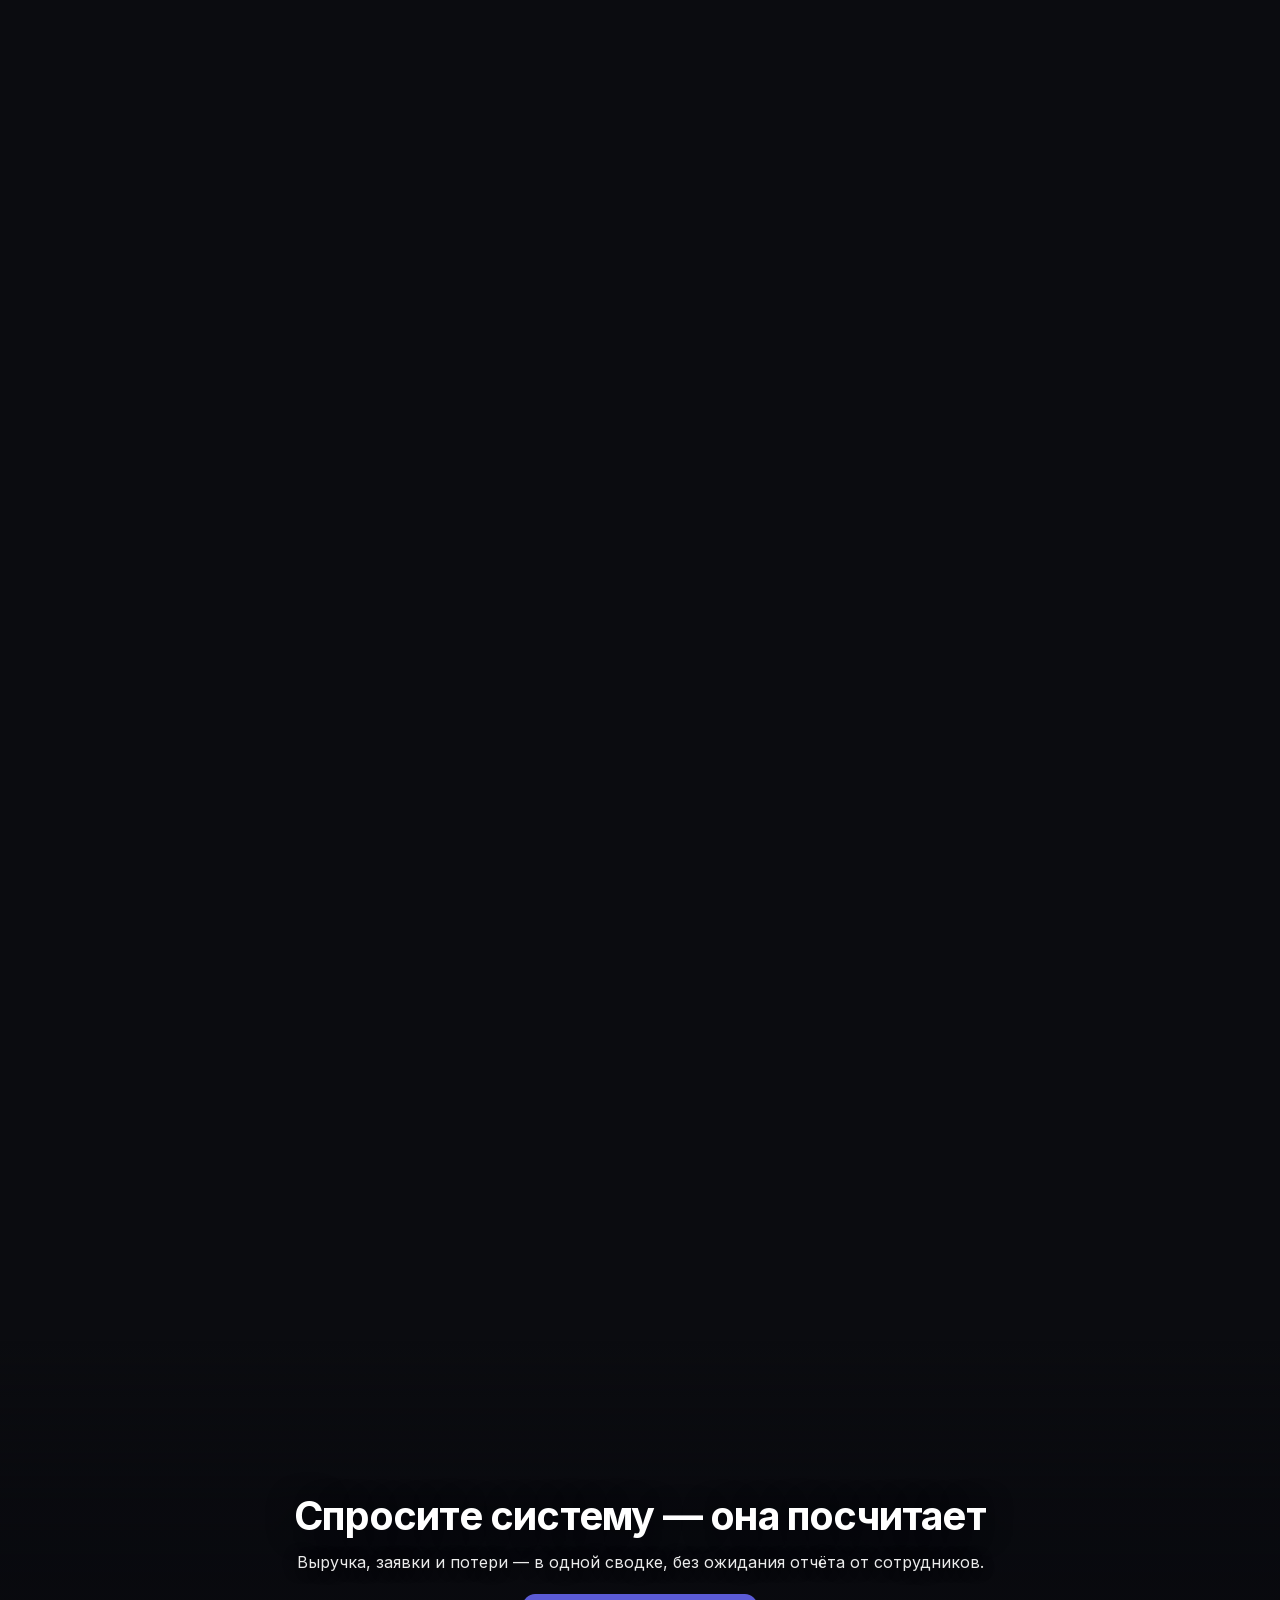
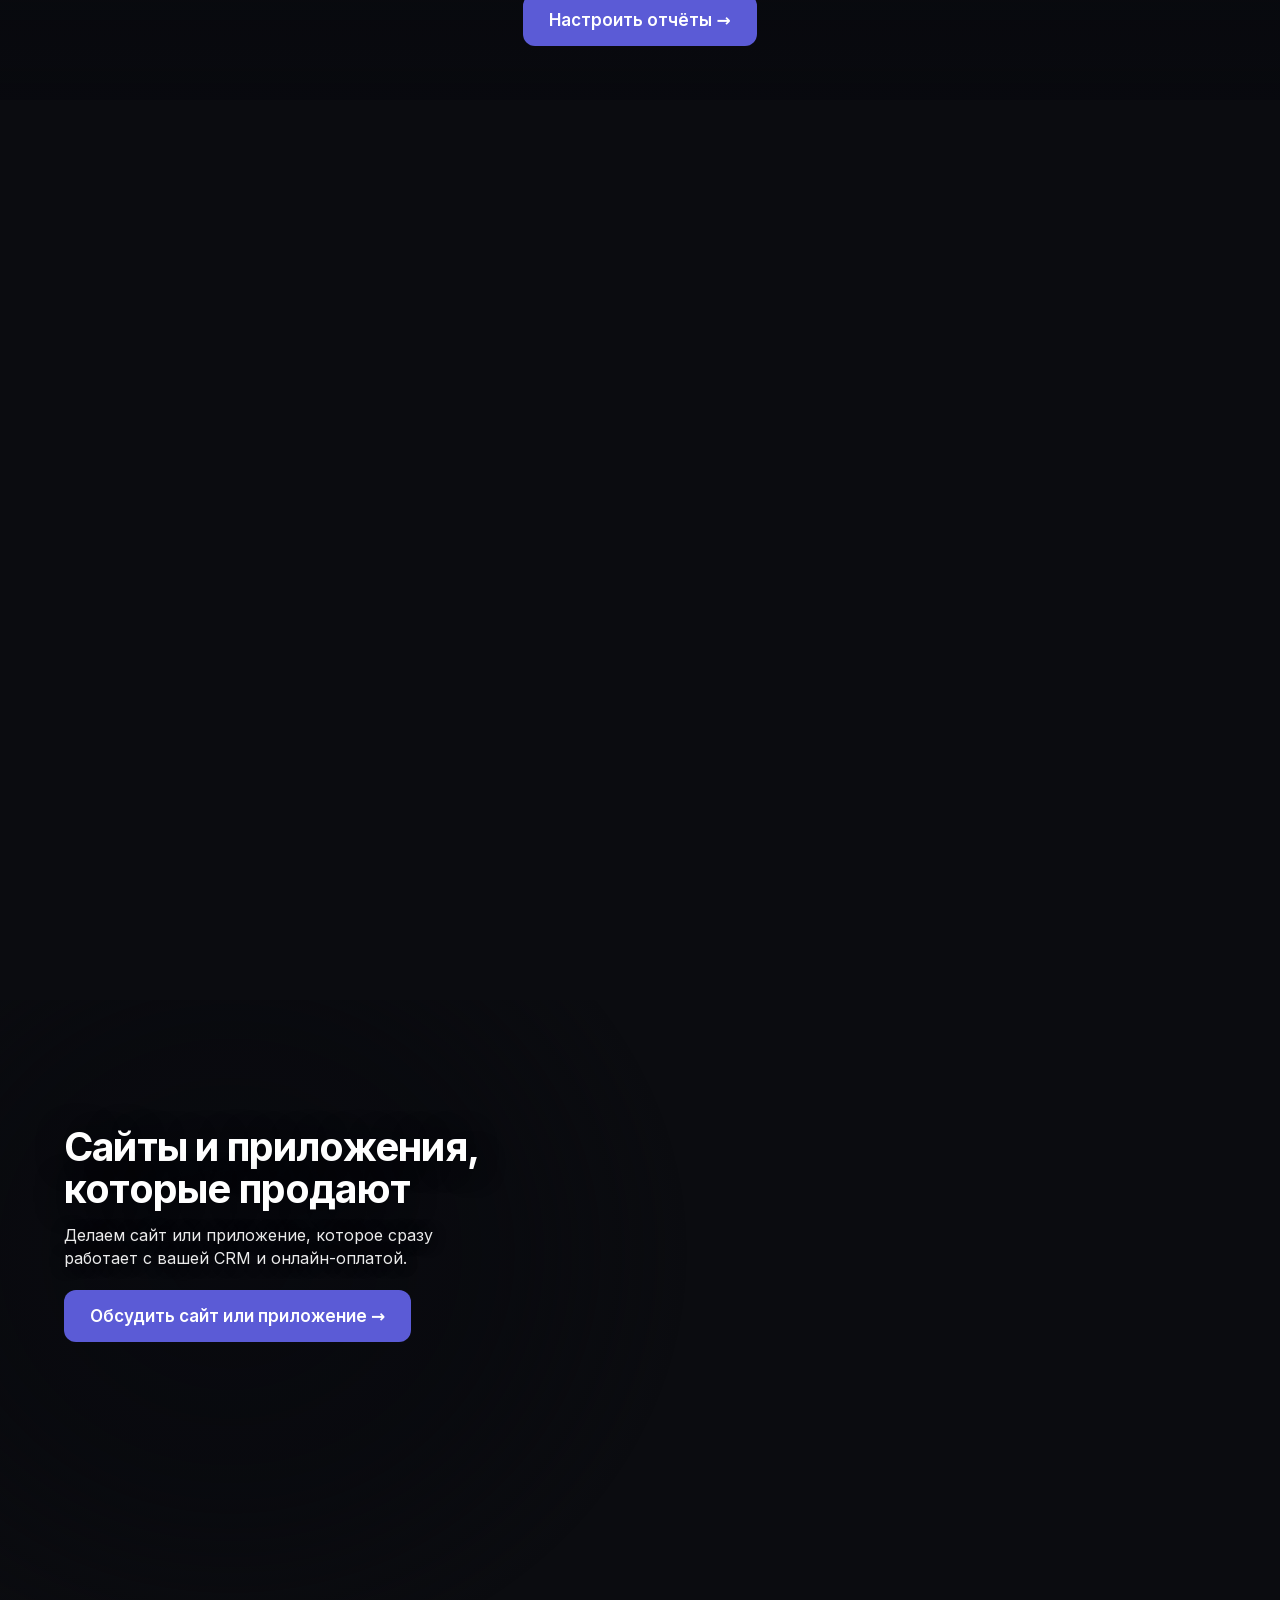
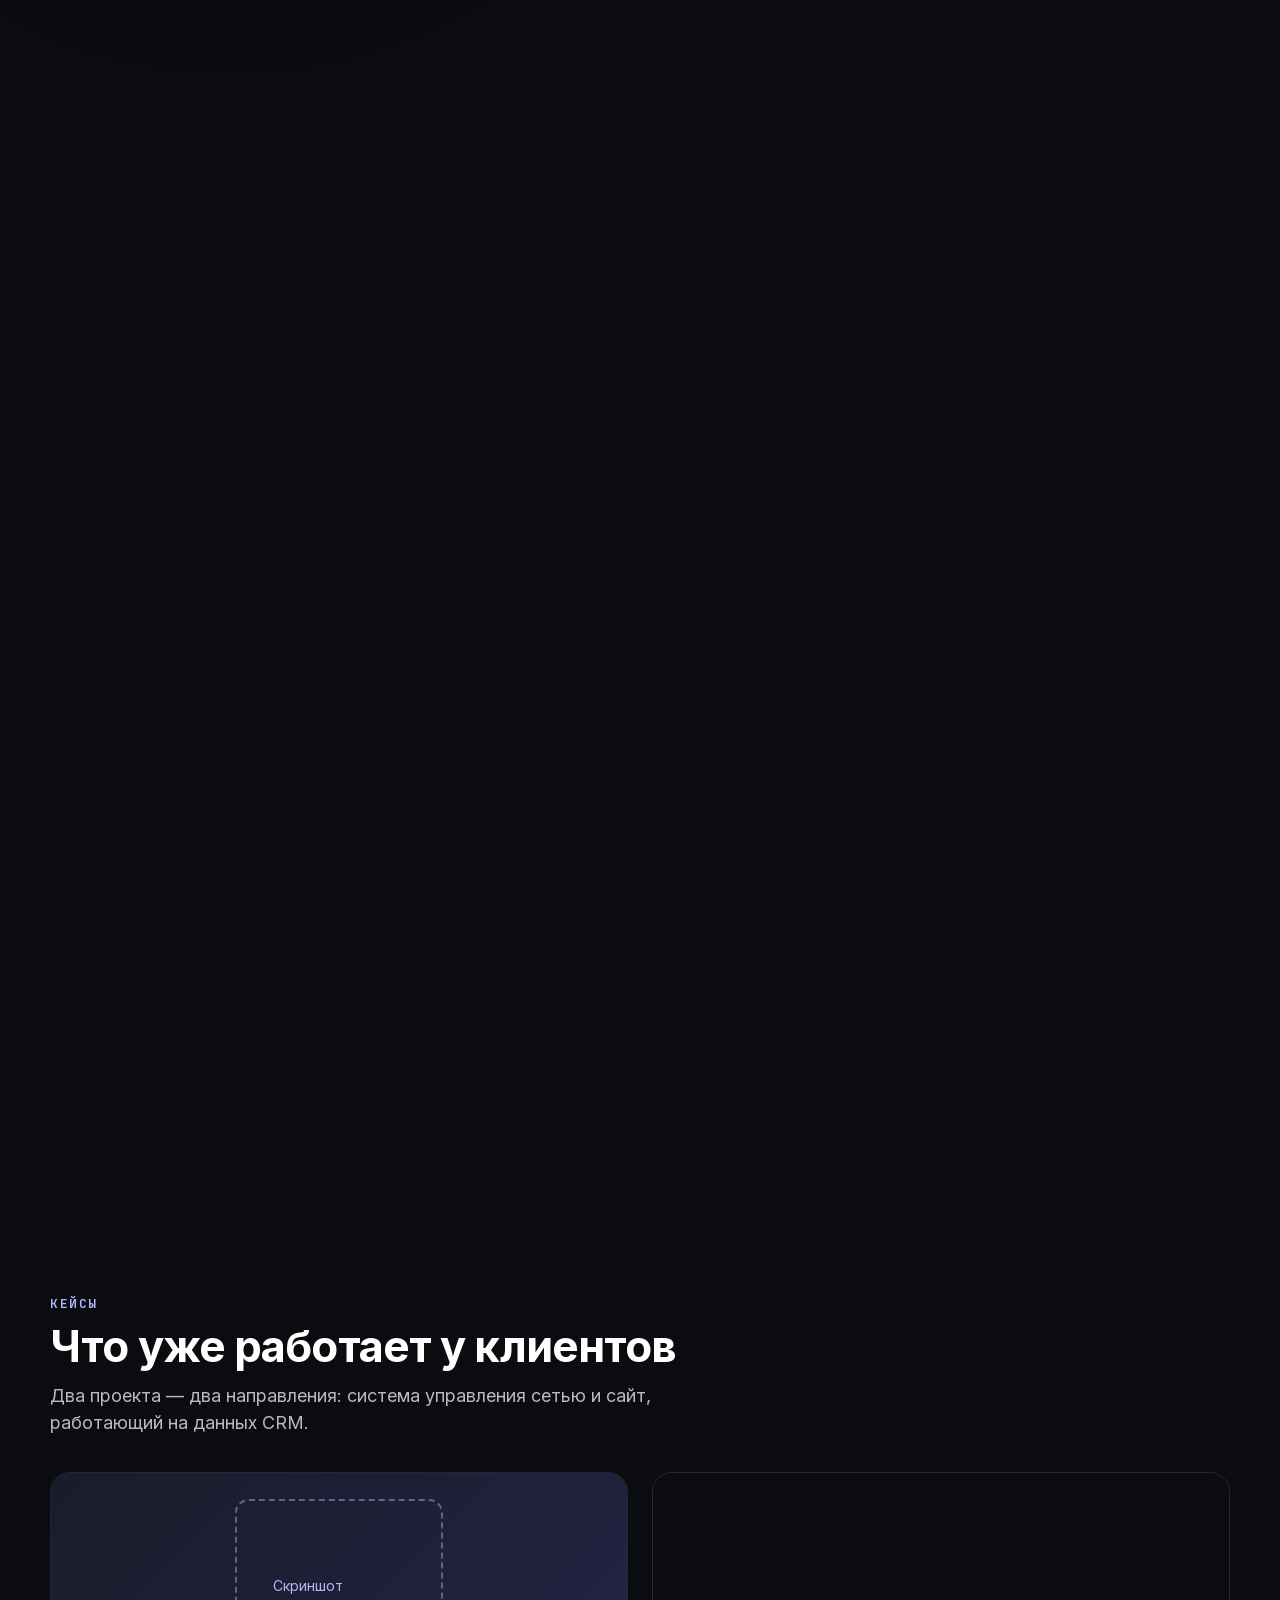
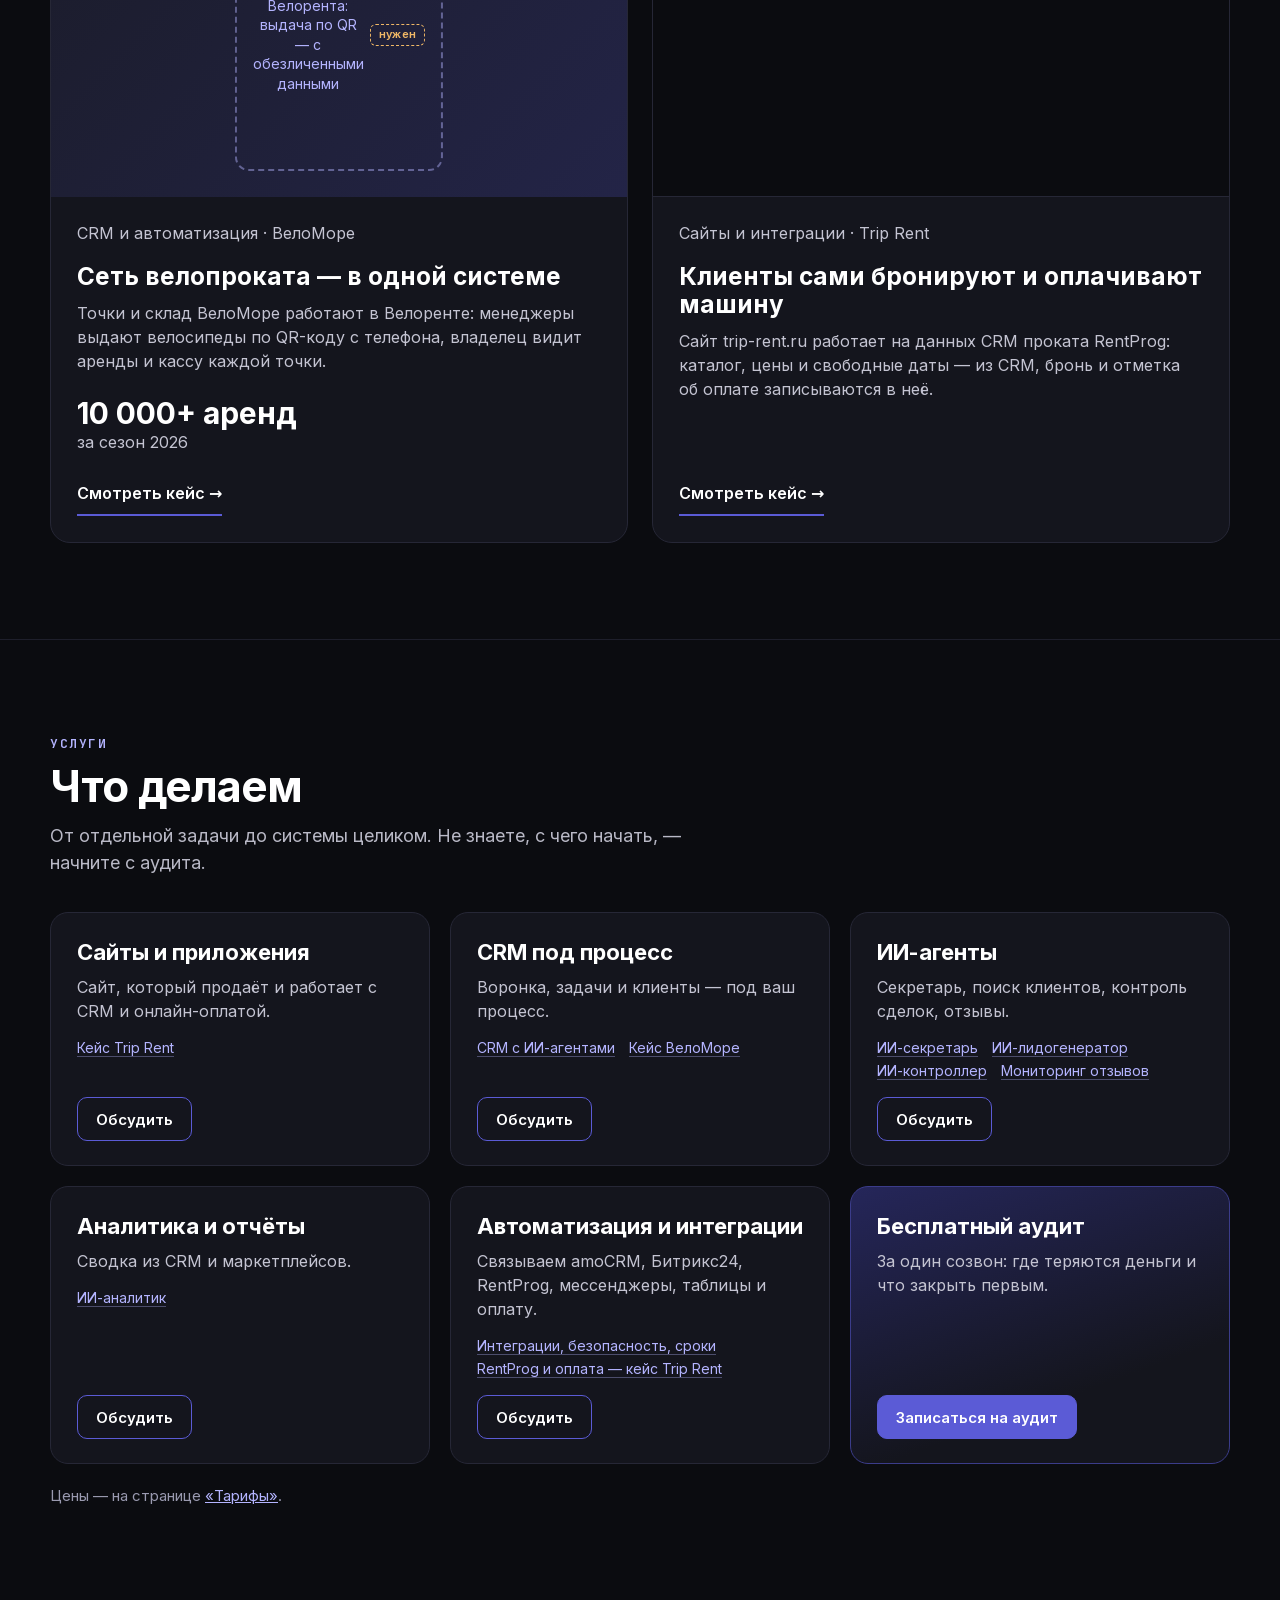
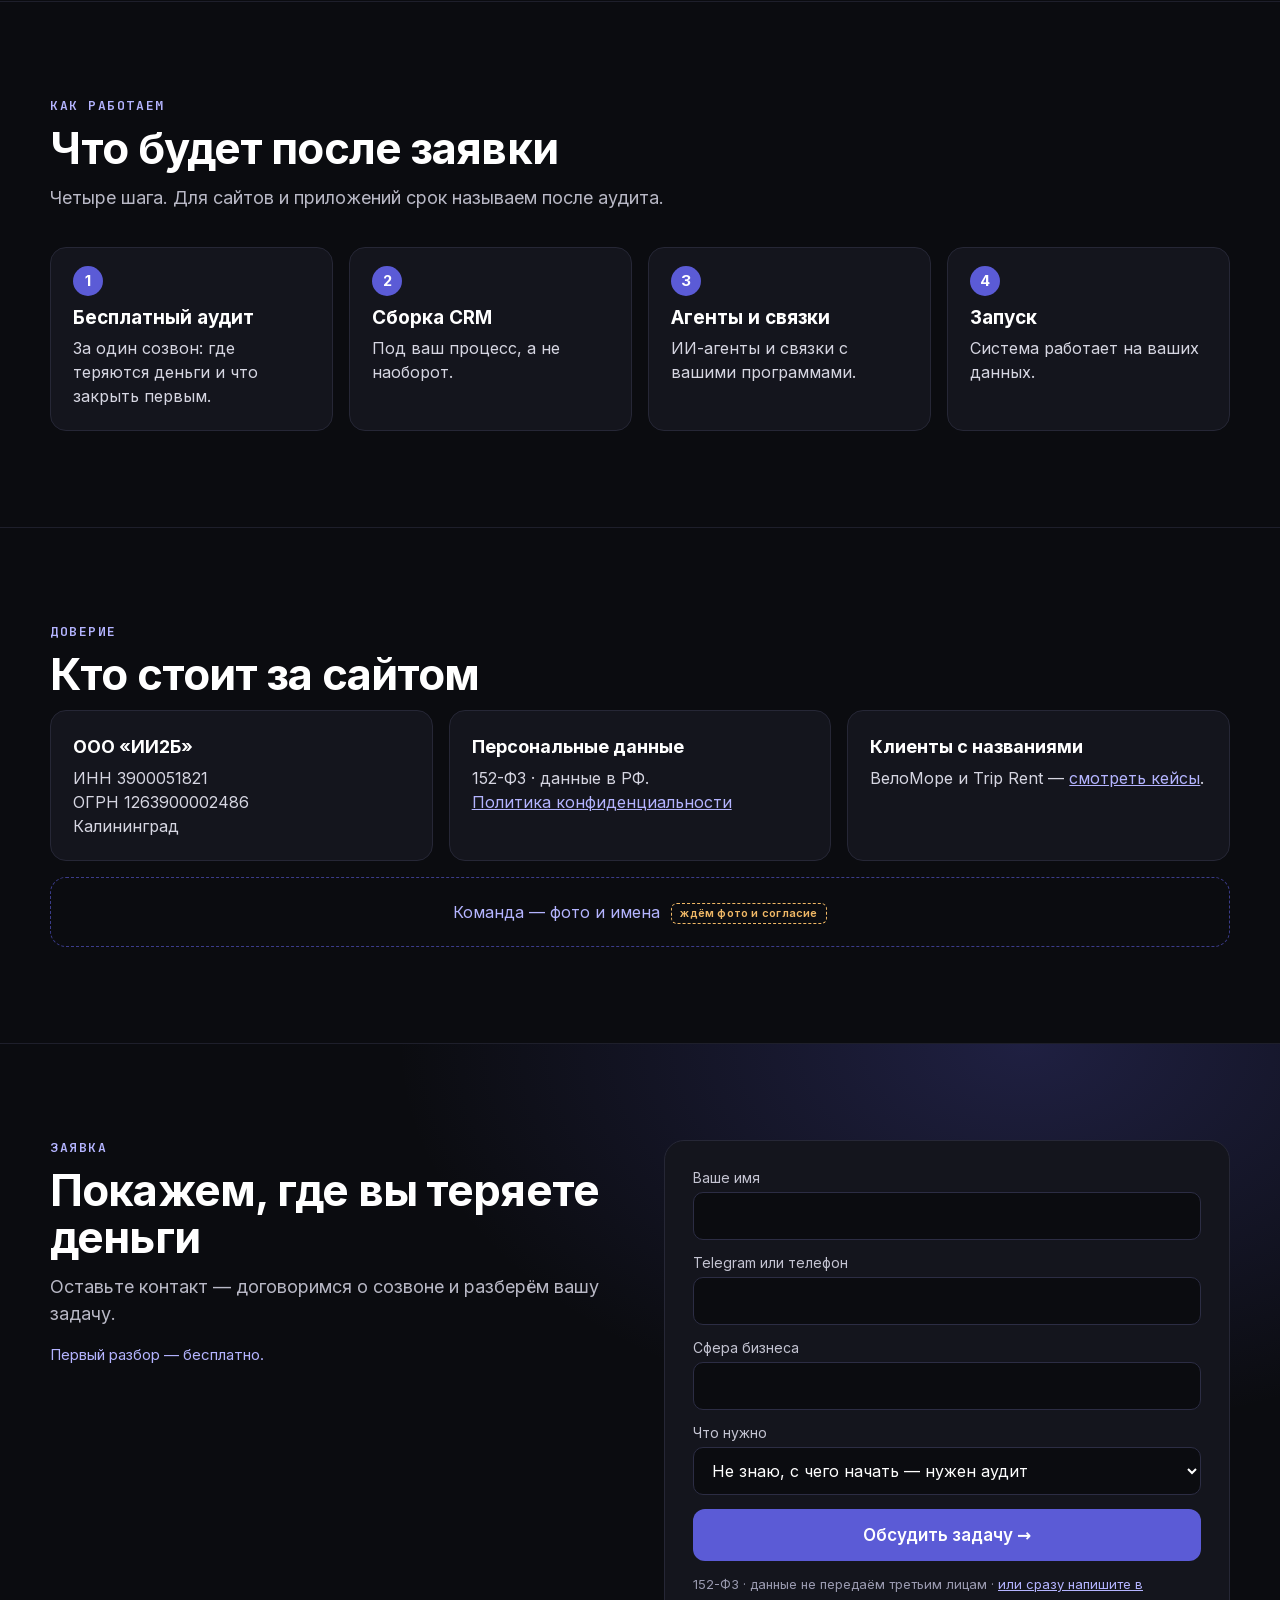
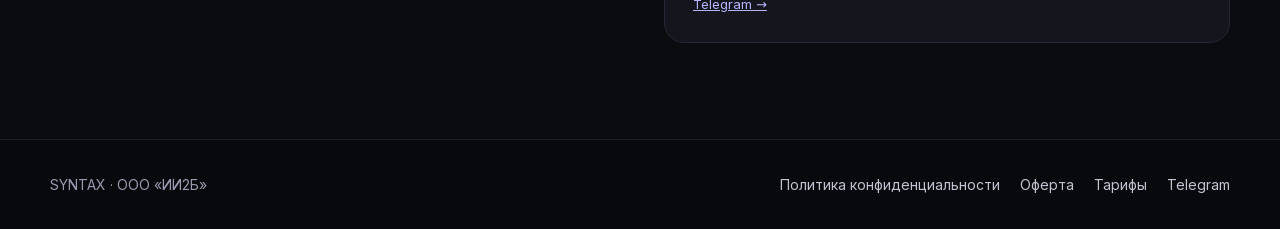
==== commit d292e7b9: "Прототип нового сайта — сборка 07.11.2026 01:20 Co-Authored-By: Claude Opus 5.5 <noreply@anthropic.c" ====
--- a/index.html
+++ b/index.html
@@ -169,7 +169,7 @@
         </div>
       </article>
       <article class="k2-karta">
-        <div class="k2-kartinka"><img class="k2-snimok" src="img/kejsy-v2/trip-rent-mashina.jpg" alt="Страница машины на trip-rent.ru: фото, выбор дат, места получения и стоимость" loading="lazy" width="2560" height="1440"></div>
+        <div class="k2-kartinka"><img class="k2-snimok" src="img/kejsy-v2/trip-rent-mashina.webp" alt="Страница машины на trip-rent.ru: фото, выбор дат, места получения и стоимость" loading="lazy" width="2560" height="1440"></div>
         <div class="k2-telo">
           <p class="k2-napr">Сайты и интеграции · Trip Rent</p>
           <h3>Клиенты сами бронируют и оплачивают машину</h3>
@@ -214,7 +214,7 @@
       <article class="b2-usluga">
         <h3>Автоматизация и интеграции</h3>
         <p>Связываем amoCRM, Битрикс24, RentProg, мессенджеры, таблицы и оплату.</p>
-        <ul class="b2-ssylki"><li><a href="https://syntax.help/kak-rabotaet">Интеграции, безопасность, сроки</a></li></ul>
+        <ul class="b2-ssylki"><li><a href="https://syntax.help/kak-rabotaet">Интеграции, безопасность, сроки</a></li><li><a href="kejs-trip-rent.html">RentProg и оплата — кейс Trip Rent</a></li></ul>
         <button type="button" class="b2-obsudit" data-usluga="avtomat">Обсудить</button>
       </article>
       <article class="b2-usluga audit">
